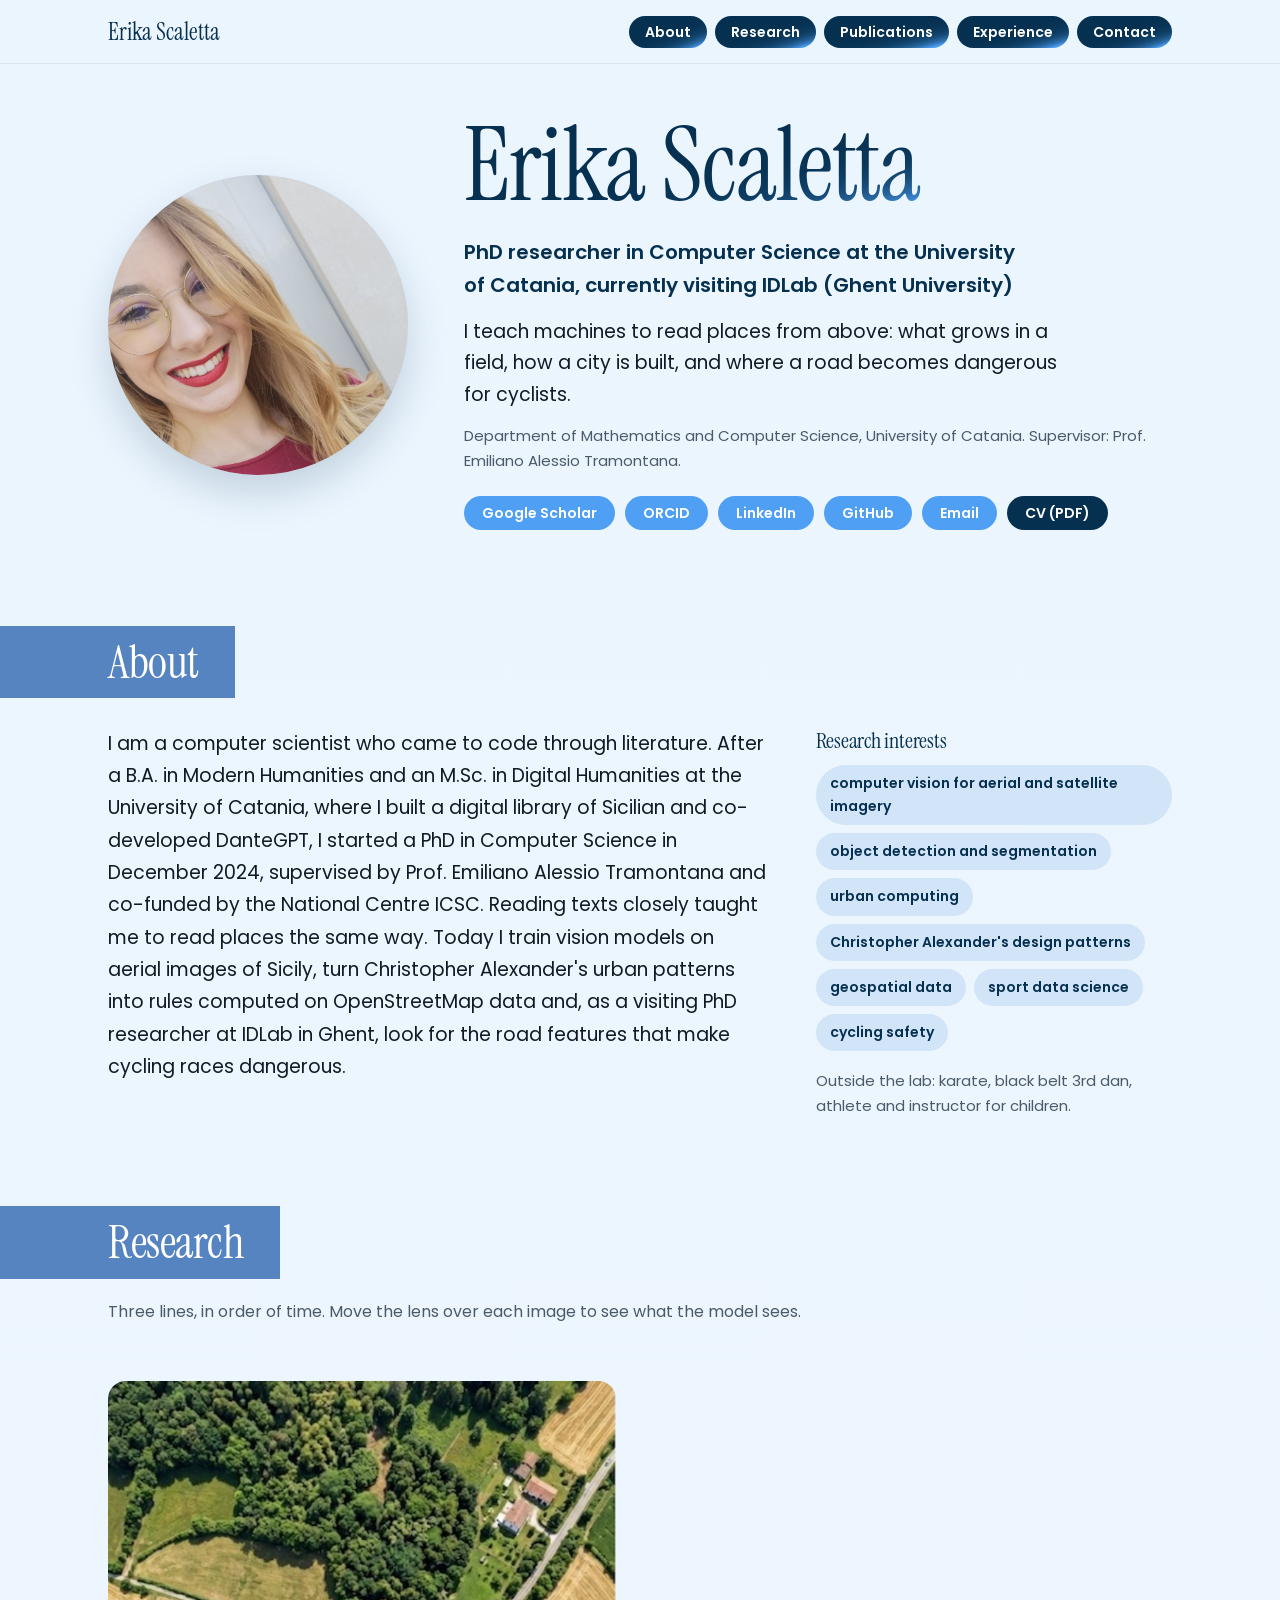
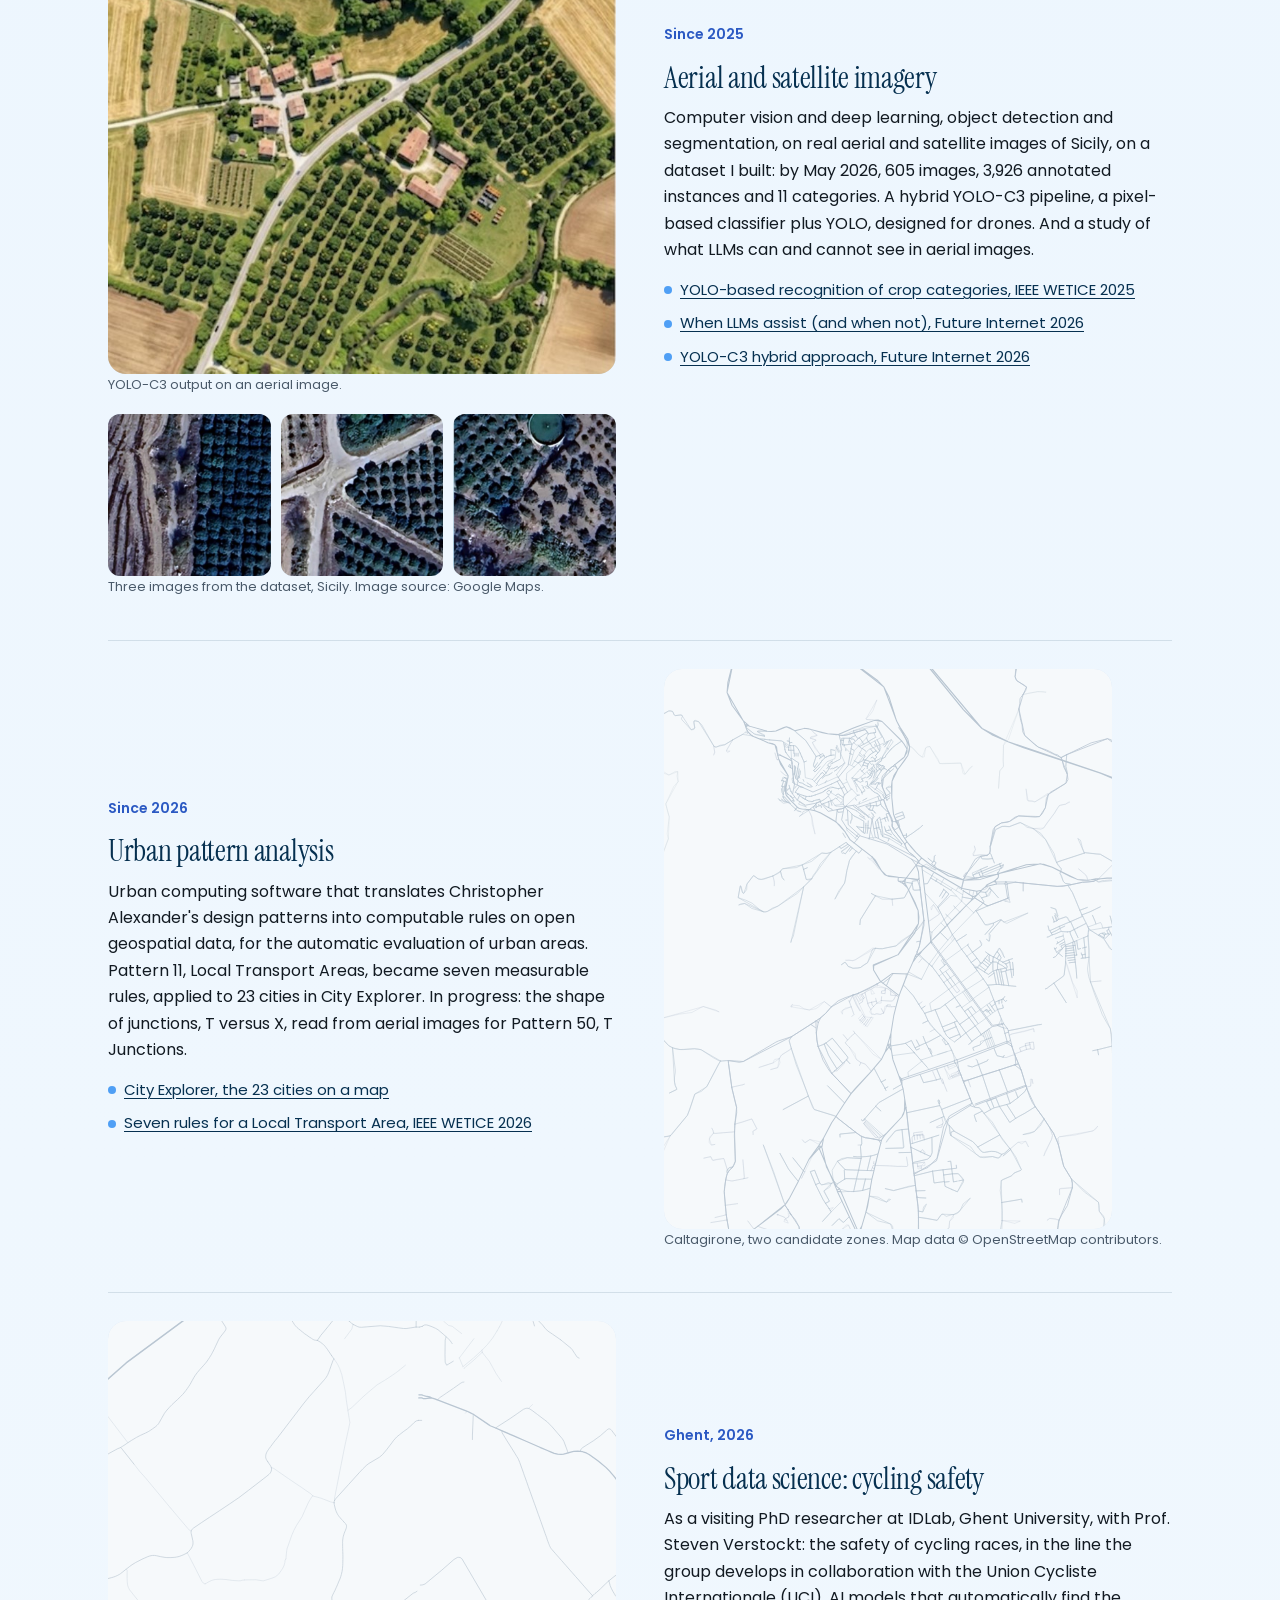
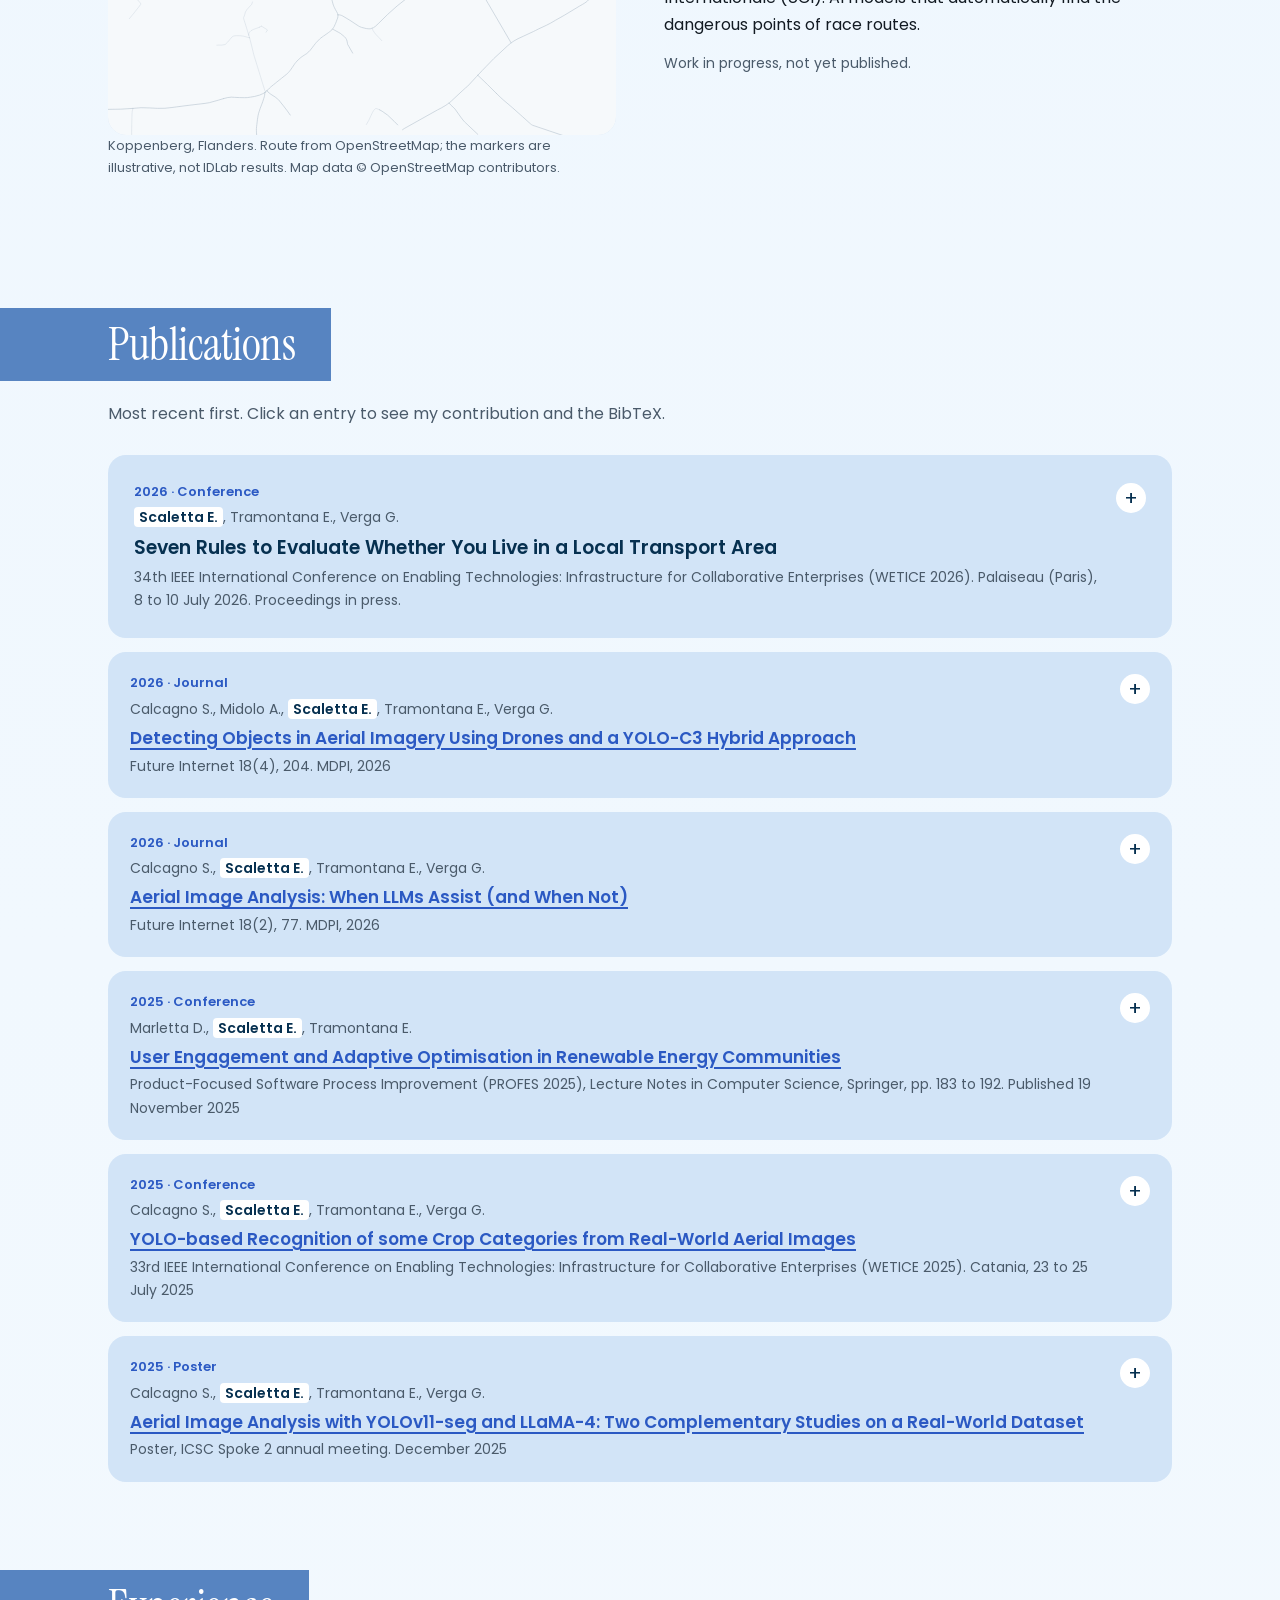
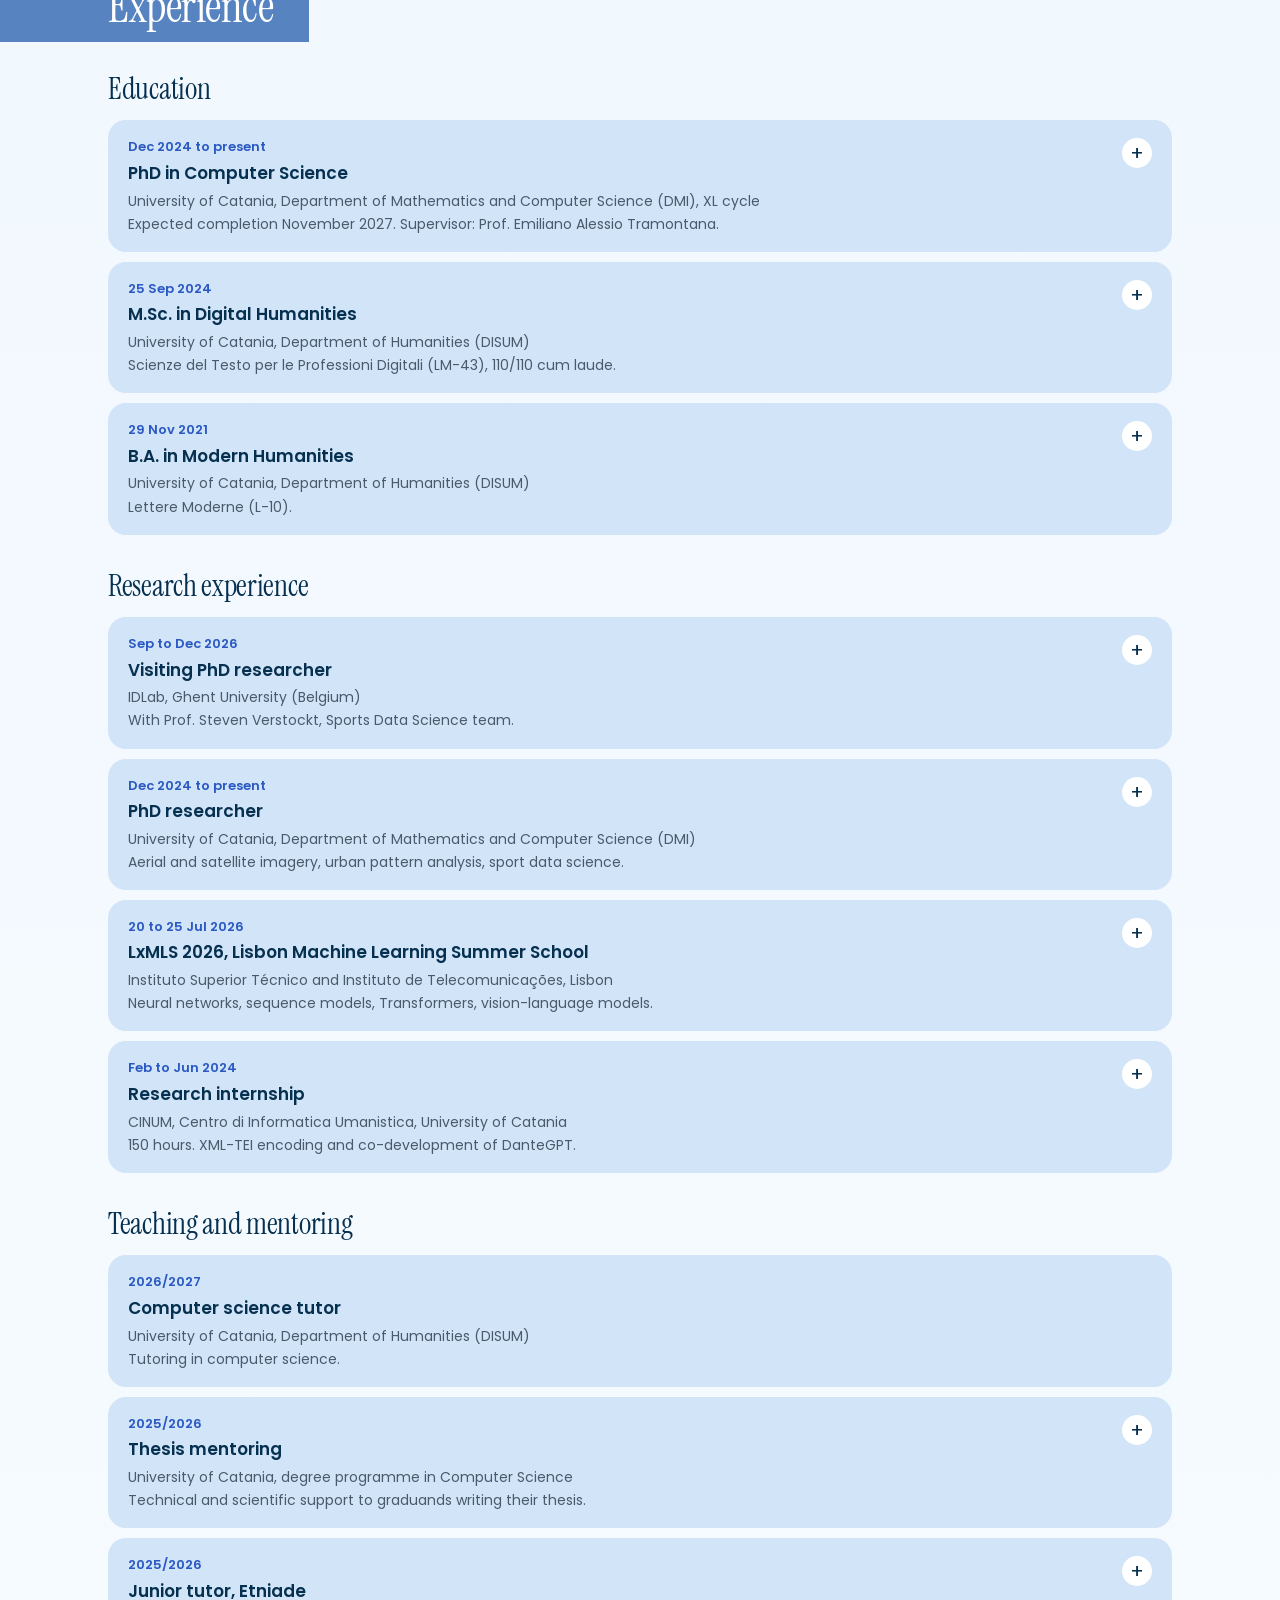
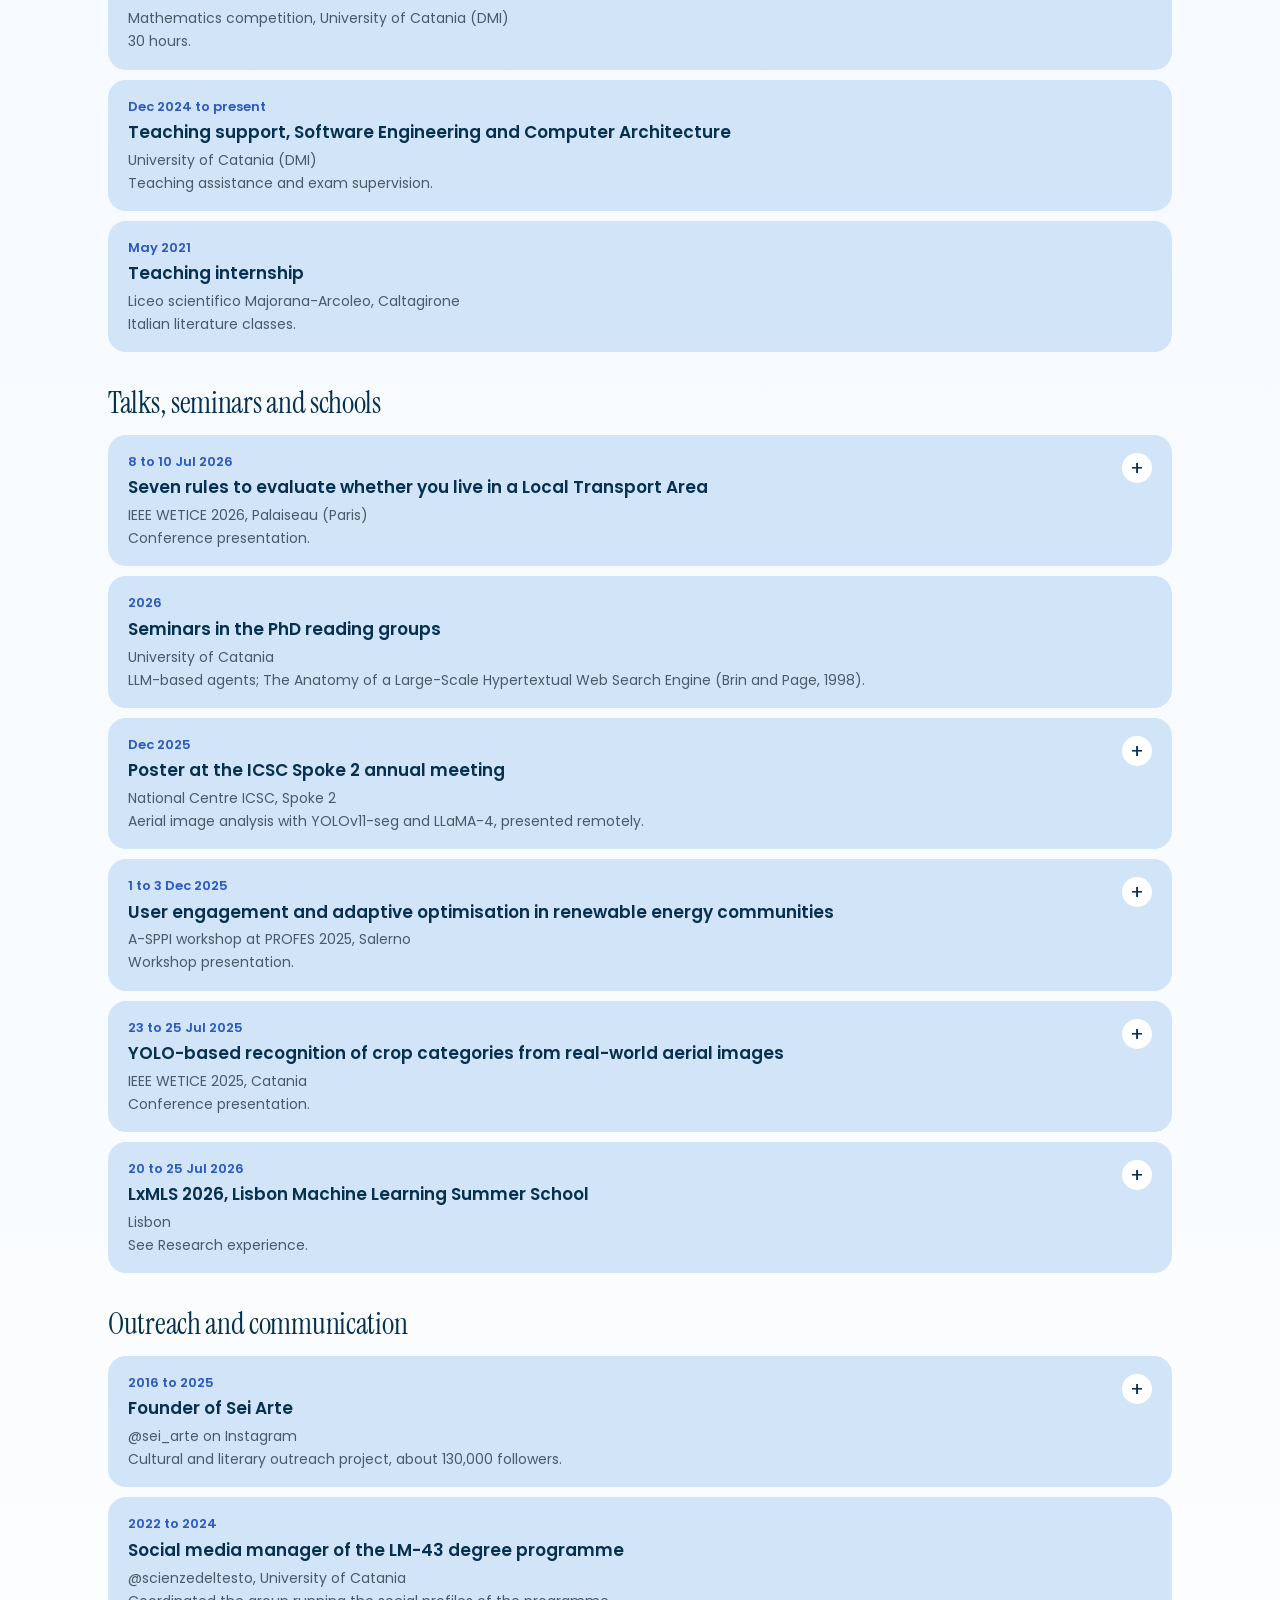
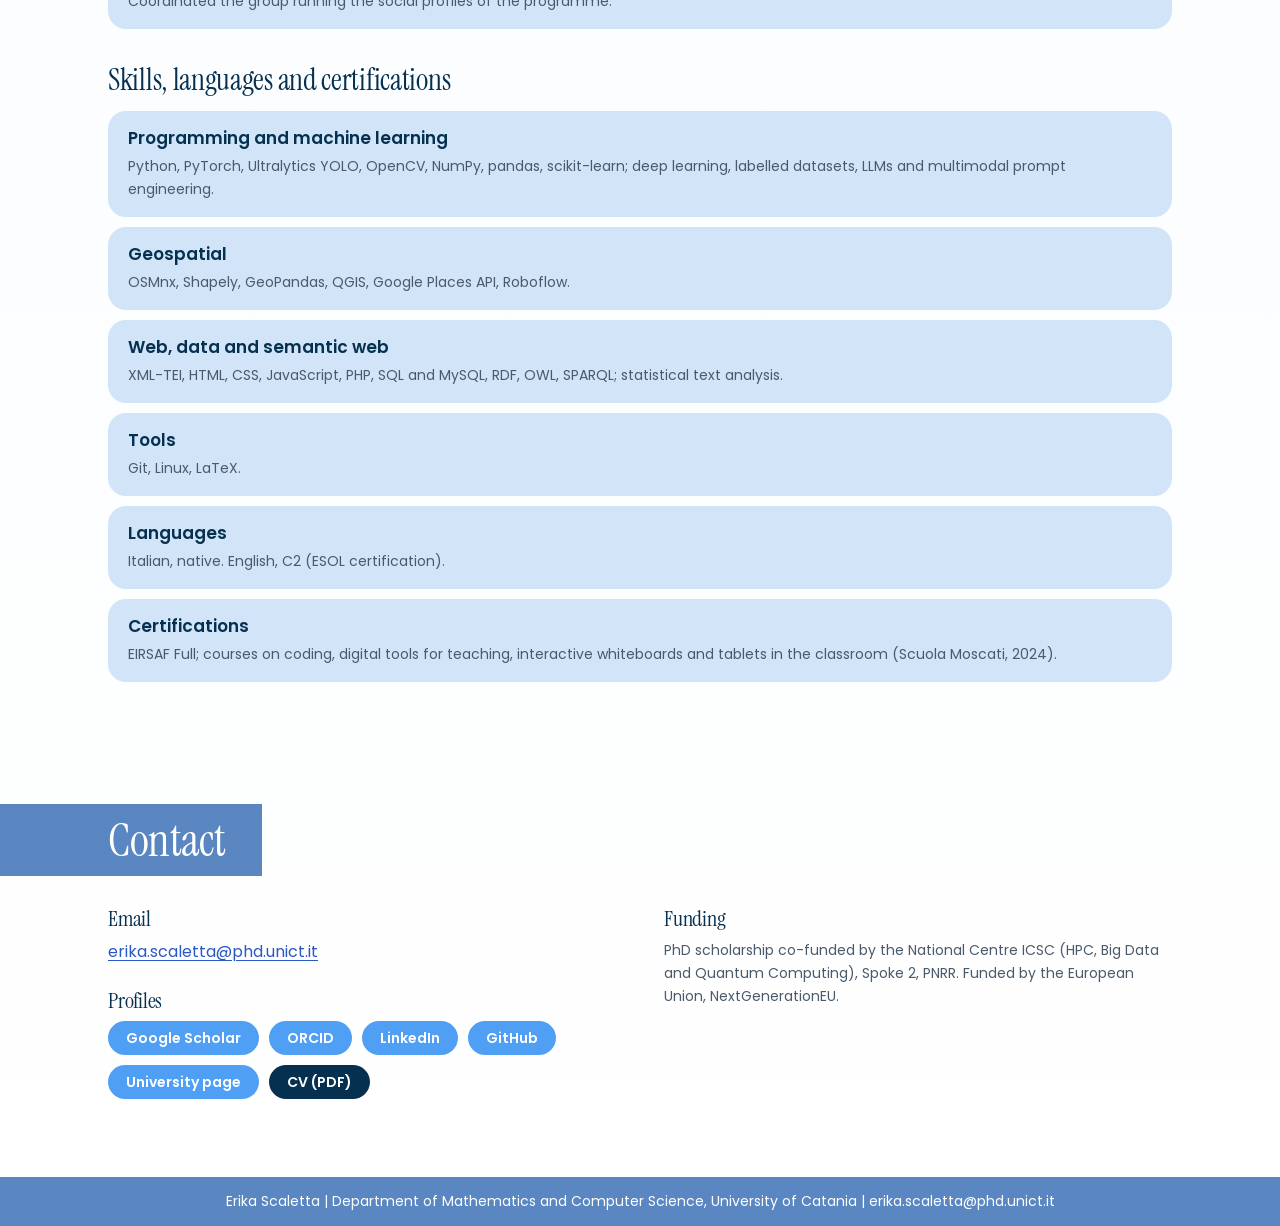
==== index.html @ f0885ad2 "Name gradient as on wattenberger.com, shared with the navigation pills The name is SVG text inside a" ====
<!doctype html>
<html lang="en">
<head>
<meta charset="utf-8">
<meta name="viewport" content="width=device-width, initial-scale=1">
<title>Erika Scaletta</title>
<meta name="description" content="Erika Scaletta, PhD researcher in Computer Science at the University of Catania. Aerial imagery, urban pattern analysis and sport data science.">
<meta property="og:title" content="Erika Scaletta">
<meta property="og:description" content="PhD researcher in Computer Science. I teach machines to read places from above.">
<meta property="og:image" content="https://erikascalettaphd.github.io/assets/img/og.jpg">
<meta property="og:type" content="website">
<meta name="theme-color" content="#2C65B0">
<link rel="icon" href="data:image/svg+xml,%3Csvg xmlns='http://www.w3.org/2000/svg' viewBox='0 0 32 32'%3E%3Ccircle cx='16' cy='16' r='16' fill='%234F9FF5'/%3E%3Ctext x='16' y='22' text-anchor='middle' font-family='Georgia,serif' font-size='18' fill='white'%3EE%3C/text%3E%3C/svg%3E">
<link rel="preconnect" href="https://fonts.googleapis.com">
<link rel="preconnect" href="https://fonts.gstatic.com" crossorigin>
<link href="https://fonts.googleapis.com/css2?family=Instrument+Serif:ital@0;1&family=Poppins:wght@400;600&display=swap" rel="stylesheet">
<link rel="stylesheet" href="assets/css/site.css">
</head>
<body>

<a class="skip" href="#main">Skip to content</a>

<nav class="nav" aria-label="Main">
  <div class="nav-in">
    <a class="brand" href="#top">Erika Scaletta</a>
    <button class="nav-toggle" aria-expanded="false" aria-controls="nav-links" aria-label="Menu"><span></span><span></span></button>
    <ul class="nav-links" id="nav-links">
      <li><a class="pill" href="#about">About</a></li>
      <li><a class="pill" href="#research">Research</a></li>
      <li><a class="pill" href="#publications">Publications</a></li>
      <li><a class="pill" href="#experience">Experience</a></li>
      <li><a class="pill" href="#contact">Contact</a></li>
    </ul>
  </div>
</nav>

<header class="hero" id="top">
  <div class="wrap hero-grid">
    <figure class="photo"><img src="assets/img/erika.jpg" alt="Erika Scaletta" width="900" height="1199"></figure>
    <div class="hero-text">
      <h1 class="name" id="name" aria-label="Erika Scaletta">
        <svg class="name-svg" aria-hidden="true" focusable="false">
          <clipPath id="name-clip" clipPathUnits="userSpaceOnUse"><text id="name-text" x="0" y="0">Erika Scaletta</text></clipPath>
          <text id="name-measure" x="0" y="0" opacity="0">Erika Scaletta</text>
        </svg>
        <div class="name-fill"></div>
      </h1>
      <p class="role">PhD researcher in Computer Science at the University of Catania, currently visiting IDLab (Ghent University)</p>
      <p class="lede">I teach machines to read places from above: what grows in a field, how a city is built, and where a road becomes dangerous for cyclists.</p>
      <p class="affil">Department of Mathematics and Computer Science, University of Catania. Supervisor: Prof. Emiliano Alessio Tramontana.</p>
      <ul class="buttons">
        <li><a class="pill" href="https://scholar.google.com/citations?user=HHEmF8QAAAAJ">Google Scholar</a></li>
        <li><a class="pill" href="https://orcid.org/0009-0003-3692-6091">ORCID</a></li>
        <li><a class="pill" href="https://www.linkedin.com/in/erika-scaletta-21712b161/">LinkedIn</a></li>
        <li><a class="pill" href="https://github.com/erikascalettaphd">GitHub</a></li>
        <li><a class="pill" href="mailto:erika.scaletta@phd.unict.it">Email</a></li>
        <li><a class="pill pill-dark" href="cv/Erika-Scaletta-CV.pdf">CV (PDF)</a></li>
      </ul>
    </div>
  </div>
</header>

<main id="main">

<section class="section" id="about" aria-labelledby="about-title">
  <div class="wrap">
    <h2 class="band" id="about-title">About</h2>
    <div class="about-grid">
      <p class="bio">I am a computer scientist who came to code through literature. After a B.A. in Modern Humanities and an M.Sc. in Digital Humanities at the University of Catania, where I built a digital library of Sicilian and co-developed DanteGPT, I started a PhD in Computer Science in December 2024, supervised by Prof. Emiliano Alessio Tramontana and co-funded by the National Centre ICSC. Reading texts closely taught me to read places the same way. Today I train vision models on aerial images of Sicily, turn Christopher Alexander's urban patterns into rules computed on OpenStreetMap data and, as a visiting PhD researcher at IDLab in Ghent, look for the road features that make cycling races dangerous.</p>
      <div class="about-side">
        <h3>Research interests</h3>
        <ul class="tags">
          <li>computer vision for aerial and satellite imagery</li>
          <li>object detection and segmentation</li>
          <li>urban computing</li>
          <li>Christopher Alexander's design patterns</li>
          <li>geospatial data</li>
          <li>sport data science</li>
          <li>cycling safety</li>
        </ul>
        <p class="personal">Outside the lab: karate, black belt 3rd dan, athlete and instructor for children.</p>
      </div>
    </div>
  </div>
</section>

<section class="section" id="research" aria-labelledby="research-title">
  <div class="wrap">
    <h2 class="band" id="research-title">Research</h2>
    <p class="intro">Three lines, in order of time. Move the lens over each image to see what the model sees.</p>

    <article class="line">
      <div class="line-text">
        <p class="when">Since 2025</p>
        <h3>Aerial and satellite imagery</h3>
        <p>Computer vision and deep learning, object detection and segmentation, on real aerial and satellite images of Sicily, on a dataset I built: by May 2026, 605 images, 3,926 annotated instances and 11 categories. A hybrid YOLO-C3 pipeline, a pixel-based classifier plus YOLO, designed for drones. And a study of what LLMs can and cannot see in aerial images.</p>
        <ul class="papers">
          <li><a href="#pub-yolo2025">YOLO-based recognition of crop categories, IEEE WETICE 2025</a></li>
          <li><a href="#pub-llm2026">When LLMs assist (and when not), Future Internet 2026</a></li>
          <li><a href="#pub-yoloc3-2026">YOLO-C3 hybrid approach, Future Internet 2026</a></li>
        </ul>
      </div>
      <div class="line-fig">
        <div class="surface wide-aerial" tabindex="0" role="img" aria-label="Aerial image of a Sicilian countryside. Under the lens, the YOLO-C3 segmentation: roads in magenta, citrus groves in yellow, houses in blue, fields in orange." data-label="roads · citrus groves · houses · fields">
          <img class="layer base" src="assets/img/sicily-orig.jpg" alt="" width="690" height="806">
          <img class="layer reveal" src="assets/img/sicily-seg.jpg" alt="" width="690" height="806">
          <div class="ring"><span class="tag">roads · citrus groves · houses · fields</span></div>
        </div>
        <p class="caption">YOLO-C3 output on an aerial image.</p>
        <div class="trio">
          <div class="surface square" tabindex="0" role="img" aria-label="Aerial image of a field edge and an orchard in Sicily. Under the lens, the instance outlines predicted by YOLO." data-label="YOLO masks">
            <img class="layer base" src="assets/img/pair1-orig.jpg" alt="" width="475" height="473" loading="lazy">
            <img class="layer reveal" src="assets/img/pair1-seg.jpg" alt="" width="475" height="473" loading="lazy">
            <div class="ring"><span class="tag">YOLO masks</span></div>
          </div>
          <div class="surface square" tabindex="0" role="img" aria-label="Aerial image of orchards and a dirt road in Sicily. Under the lens, the instance outlines predicted by YOLO." data-label="YOLO masks">
            <img class="layer base" src="assets/img/pair2-orig.jpg" alt="" width="476" height="473" loading="lazy">
            <img class="layer reveal" src="assets/img/pair2-seg.jpg" alt="" width="476" height="473" loading="lazy">
            <div class="ring"><span class="tag">YOLO masks</span></div>
          </div>
          <div class="surface square" tabindex="0" role="img" aria-label="Aerial image of an orchard with a water tank in Sicily. Under the lens, the instance outlines predicted by YOLO." data-label="YOLO masks">
            <img class="layer base" src="assets/img/pair3-orig.jpg" alt="" width="475" height="473" loading="lazy">
            <img class="layer reveal" src="assets/img/pair3-seg.jpg" alt="" width="475" height="473" loading="lazy">
            <div class="ring"><span class="tag">YOLO masks</span></div>
          </div>
        </div>
        <p class="caption">Three images from the dataset, Sicily. Image source: Google Maps.</p>
      </div>
    </article>

    <article class="line">
      <div class="line-text">
        <p class="when">Since 2026</p>
        <h3>Urban pattern analysis</h3>
        <p>Urban computing software that translates Christopher Alexander's design patterns into computable rules on open geospatial data, for the automatic evaluation of urban areas. Pattern 11, Local Transport Areas, became seven measurable rules, applied to 23 cities in City Explorer. In progress: the shape of junctions, T versus X, read from aerial images for Pattern 50, T Junctions.</p>
        <ul class="papers">
          <li><a href="https://erikascalettaphd.github.io/design_pattern_map/">City Explorer, the 23 cities on a map</a></li>
          <li><a href="#pub-lta2026">Seven rules for a Local Transport Area, IEEE WETICE 2026</a></li>
        </ul>
      </div>
      <div class="line-fig">
        <div class="surface map tall" data-map="rules" tabindex="0" role="img" aria-label="Street map of Caltagirone. Under the lens, the two candidate Local Transport Areas and the seven rules each one passes or fails." data-label="Local Transport Areas">
          <img class="layer base" src="assets/img/caltagirone-roads.svg" alt="" width="800" height="1155">
          <svg class="layer reveal ov" viewBox="0 0 800 1155" preserveAspectRatio="xMidYMid slice" aria-hidden="true"></svg>
          <div class="ring"><span class="tag">Local Transport Areas</span></div>
        </div>
        <p class="caption">Caltagirone, two candidate zones. Map data © OpenStreetMap contributors.</p>
      </div>
    </article>

    <article class="line">
      <div class="line-text">
        <p class="when">Ghent, 2026</p>
        <h3>Sport data science: cycling safety</h3>
        <p>As a visiting PhD researcher at IDLab, Ghent University, with Prof. Steven Verstockt: the safety of cycling races, in the line the group develops in collaboration with the Union Cycliste Internationale (UCI). AI models that automatically find the dangerous points of race routes.</p>
        <p class="wip">Work in progress, not yet published.</p>
      </div>
      <div class="line-fig">
        <div class="surface route wide" data-route="markers" tabindex="0" role="img" aria-label="Road map around the Koppenberg climb in Flanders. Under the lens, the race route and illustrative critical points." data-label="race route · critical points">
          <img class="layer base" src="assets/img/flanders-roads.svg" alt="" width="800" height="652">
          <svg class="layer reveal ov" viewBox="0 0 800 652" preserveAspectRatio="xMidYMid slice" aria-hidden="true"></svg>
          <div class="ring"><span class="tag">race route · critical points</span></div>
        </div>
        <p class="caption">Koppenberg, Flanders. Route from OpenStreetMap; the markers are illustrative, not IDLab results. Map data © OpenStreetMap contributors.</p>
      </div>
    </article>
  </div>
</section>

<section class="section" id="publications" aria-labelledby="pub-title">
  <div class="wrap">
    <h2 class="band" id="pub-title">Publications</h2>
    <p class="intro">Most recent first. Click an entry to see my contribution and the BibTeX.</p>
    <ol class="cards" id="pub-list"></ol>
  </div>
</section>

<section class="section" id="experience" aria-labelledby="exp-title">
  <div class="wrap">
    <h2 class="band" id="exp-title">Experience</h2>
    <div id="exp-list"></div>
  </div>
</section>

</main>

<section class="section" id="contact" aria-labelledby="contact-title">
  <div class="wrap">
    <h2 class="band" id="contact-title">Contact</h2>
    <div class="contact-grid">
      <div>
        <h3>Email</h3>
        <p><a href="mailto:erika.scaletta@phd.unict.it">erika.scaletta@phd.unict.it</a></p>
        <h3>Profiles</h3>
        <ul class="buttons">
          <li><a class="pill" href="https://scholar.google.com/citations?user=HHEmF8QAAAAJ">Google Scholar</a></li>
          <li><a class="pill" href="https://orcid.org/0009-0003-3692-6091">ORCID</a></li>
          <li><a class="pill" href="https://www.linkedin.com/in/erika-scaletta-21712b161/">LinkedIn</a></li>
          <li><a class="pill" href="https://github.com/erikascalettaphd">GitHub</a></li>
          <li><a class="pill" href="https://web.dmi.unict.it/dottorandi/erika.scaletta">University page</a></li>
          <li><a class="pill pill-dark" href="cv/Erika-Scaletta-CV.pdf">CV (PDF)</a></li>
        </ul>
      </div>
      <div class="small">
        <h3>Funding</h3>
        <p>PhD scholarship co-funded by the National Centre ICSC (HPC, Big Data and Quantum Computing), Spoke 2, PNRR. Funded by the European Union, NextGenerationEU.</p>
      </div>
    </div>
  </div>
</section>

<footer class="bar">Erika Scaletta | Department of Mathematics and Computer Science, University of Catania | erika.scaletta@phd.unict.it</footer>

<script src="assets/data/caltagirone-lta.js"></script>
<script src="assets/data/flanders-route.js"></script>
<script src="assets/data/publications.js"></script>
<script src="assets/data/experience.js"></script>
<script src="assets/js/site.js"></script>
</body>
</html>
---- assets/css/site.css ----
/* Erika Scaletta, personal site. The slides translated into a web page:
   Instrument Serif for titles and the name, Poppins for everything else; the exact colours of the slides. */

:root{
  --bg:#EBF5FE;
  --night:#063050;
  --band:#2C65B0;
  --band-2:#2B59C3;
  --sky:#4F9FF5;
  --box:#D2E4F7;
  --ink:#121a22;
  --muted:#4a5a6a;
  --white:#ffffff;
  --lens:170px;
  --nav-h:64px;
  --ease:cubic-bezier(.2,.7,.2,1);
  /* the gradient of the name and of the navigation pills: the transition point moves while scrolling */
  --p:84%;
  --grad:linear-gradient(to right bottom,#063050 0%,var(--p),#4F9FF5 92%,#4F9FF5 100%);
  --grad:linear-gradient(to right bottom in oklch,#063050 0%,var(--p),#4F9FF5 92%,#4F9FF5 100%);
}
*{box-sizing:border-box}
html{scroll-behavior:smooth;scroll-padding-top:calc(var(--nav-h) + 16px);background:#fff}
body{margin:0;min-height:100vh;background:linear-gradient(180deg,var(--bg) 0%,#F3F9FE 60%,#FFFFFF 100%);color:var(--ink);font-family:"Poppins",system-ui,sans-serif;font-weight:400;font-size:16px;line-height:1.65;overflow-x:hidden;-webkit-font-smoothing:antialiased}
img{max-width:100%}
a{color:var(--band-2);text-decoration:underline;text-decoration-thickness:1px;text-underline-offset:3px;transition:color .15s,text-decoration-thickness .15s}
a:hover{color:var(--night);text-decoration-thickness:2px}
:focus-visible{outline:3px solid var(--night);outline-offset:3px;border-radius:4px}
.wrap{max-width:1120px;margin:0 auto;padding:0 28px}
.small{font-size:14px;color:var(--muted)}
.skip{position:absolute;left:-999px;top:8px;background:var(--night);color:#fff;padding:8px 14px;font-weight:600;z-index:100;border-radius:999px}
.skip:focus{left:12px}

h1,h2,h3{font-family:"Instrument Serif",Georgia,serif;font-weight:400;letter-spacing:-.01em;margin:0}
h2{font-size:clamp(34px,4.2vw,46px);line-height:1.05}
h3{font-size:clamp(24px,2.6vw,30px);line-height:1.15;color:var(--night);margin:0 0 10px}
p{margin:0 0 12px}

/* ---- the pill of the slide titles ---- */
.pill{display:inline-flex;align-items:center;background:var(--sky);color:#fff;font-weight:600;font-size:14px;line-height:1;padding:10px 18px;border-radius:999px;text-decoration:none;border:0;font-family:inherit;cursor:pointer;transition:background .15s,transform .15s var(--ease),box-shadow .15s}
.pill:hover,.pill:focus-visible{background:var(--band);color:#fff;transform:translateY(-2px);box-shadow:0 6px 16px rgba(44,101,176,.28)}
.pill.is-on{background:var(--band-2)}
.pill-dark{background:var(--night)}
.pill-dark:hover,.pill-dark:focus-visible{background:var(--band-2)}

/* ---- the blue band of the slides: section headings ---- */
.band{position:relative;display:inline-block;color:#fff;padding:12px 36px 12px 0;margin:0 0 30px;z-index:0}
.band::before{content:"";position:absolute;top:0;bottom:0;right:0;left:-100vw;background:rgba(44,101,176,.78);z-index:-1}

/* ---- navigation ---- */
.nav{position:fixed;top:0;left:0;right:0;height:var(--nav-h);z-index:80;background:rgba(235,245,254,.9);backdrop-filter:blur(8px);-webkit-backdrop-filter:blur(8px);border-bottom:1px solid rgba(6,48,80,.08)}
.nav-in{max-width:1120px;margin:0 auto;padding:0 28px;height:100%;display:flex;align-items:center;justify-content:space-between;gap:20px}
.brand{font-family:"Instrument Serif",Georgia,serif;font-size:24px;color:var(--night);text-decoration:none}
.brand:hover{color:var(--band-2)}
.nav-links{list-style:none;margin:0;padding:0;display:flex;align-items:center;gap:8px}
.nav-links .pill{padding:9px 16px;background:var(--grad)}
.nav-links .pill:hover,.nav-links .pill:focus-visible{background:var(--grad);filter:brightness(1.12)}
.nav-links .pill.current{outline:2px solid var(--night);outline-offset:2px}
.nav-toggle{display:none;width:44px;height:44px;border:0;background:transparent;border-radius:999px;position:relative;cursor:pointer}
.nav-toggle span{position:absolute;left:12px;right:12px;height:2px;background:var(--night);transition:transform .2s,top .2s}
.nav-toggle span:first-child{top:17px}.nav-toggle span:last-child{top:25px}
.nav-toggle[aria-expanded="true"] span:first-child{top:21px;transform:rotate(45deg)}
.nav-toggle[aria-expanded="true"] span:last-child{top:21px;transform:rotate(-45deg)}

/* ---- opening ---- */
.hero{padding:calc(var(--nav-h) + 56px) 0 48px}
.hero-grid{display:grid;grid-template-columns:300px 1fr;gap:56px;align-items:center}
.photo{margin:0;width:300px;height:300px;border-radius:50%;overflow:hidden;background:var(--box);box-shadow:0 18px 40px rgba(6,48,80,.18)}
.photo img{width:100%;height:100%;object-fit:cover;object-position:35% 22%;display:block}
h1{font-size:clamp(54px,8vw,104px);line-height:.95;margin:0 0 18px}
.name{position:relative;display:block;font-family:"Instrument Serif",Georgia,serif;font-weight:400;letter-spacing:-.01em;height:1em;width:100%}
.name-svg{position:absolute;left:0;top:0;width:0;height:0;overflow:visible;font:inherit}
.name-svg text{font-family:"Instrument Serif",Georgia,serif;font-weight:400;letter-spacing:-.01em}
.name-fill{position:absolute;left:0;top:0;width:100%;height:100%;clip-path:url(#name-clip);background:var(--grad)}
.role{font-size:clamp(17px,1.6vw,20px);font-weight:600;color:var(--night);margin:0 0 14px;max-width:44ch}
.lede{font-size:clamp(17px,1.5vw,19px);color:var(--ink);max-width:52ch;margin:0 0 14px}
.affil{font-size:15px;color:var(--muted);margin:0 0 22px}
.buttons{display:flex;flex-wrap:wrap;gap:10px;margin:0;padding:0;list-style:none}

/* ---- sections ---- */
.section{padding:48px 0 40px}
.intro{color:var(--muted);margin:-10px 0 28px}

/* about */
.about-grid{display:grid;grid-template-columns:1.3fr .7fr;gap:48px;align-items:start}
.bio{font-size:clamp(17px,1.5vw,19px);line-height:1.7;margin:0}
.about-side h3{font-size:22px;margin-bottom:12px}
.tags{list-style:none;margin:0 0 18px;padding:0;display:flex;flex-wrap:wrap;gap:8px}
.tags li{background:var(--box);color:var(--night);font-size:14px;font-weight:600;padding:7px 14px;border-radius:999px}
.personal{font-size:15px;color:var(--muted);margin:0}

/* research */
.line{display:grid;grid-template-columns:1fr 1fr;gap:48px;align-items:center;padding:28px 0}
.line + .line{border-top:1px solid rgba(6,48,80,.12)}
.line:nth-child(odd) .line-fig{order:-1}
.when{font-size:14px;font-weight:600;color:var(--band-2);margin:0 0 8px}
.line p{margin:0 0 14px}
.wip{font-size:14px;color:var(--muted)}
.papers{list-style:none;margin:0;padding:0;display:grid;gap:8px;font-size:15px}
.papers a{display:inline-flex;align-items:center;gap:8px;color:var(--night)}
.papers a::before{content:"";width:8px;height:8px;border-radius:50%;background:var(--sky);flex:none;transition:transform .15s var(--ease)}
.papers a:hover::before{transform:scale(1.4);background:var(--band-2)}
.caption{font-size:13px;color:var(--muted);margin:10px 0 0}

/* the lens: base layer + revealed layer, perfectly aligned */
.surface{position:relative;overflow:hidden;background:var(--box);border-radius:18px;touch-action:pan-y;user-select:none;-webkit-user-select:none}
.surface > .layer{position:absolute;inset:0;width:100%;height:100%;display:block;object-fit:cover}
.surface > .reveal{clip-path:circle(0px at 50% 50%)}
.surface svg.layer{width:100%;height:100%}
.surface .ring{position:absolute;left:50%;top:50%;width:var(--lens);height:var(--lens);border-radius:50%;border:2px solid #fff;box-shadow:0 0 0 1px rgba(6,48,80,.5),0 10px 30px rgba(6,48,80,.25);transform:translate(-50%,-50%);pointer-events:none;opacity:0;transition:opacity .15s}
.surface .ring .tag{position:absolute;left:50%;top:100%;transform:translate(-50%,10px);white-space:nowrap;font-size:12px;font-weight:600;color:#fff;background:var(--night);padding:5px 11px;border-radius:999px}
.surface.active .ring{opacity:1}
@media (hover:hover) and (pointer:fine){.surface{cursor:none}}
.surface.square{aspect-ratio:1/1}
.surface.wide-aerial{aspect-ratio:690/806}
.trio{display:grid;grid-template-columns:repeat(3,1fr);gap:10px;margin-top:18px}
.trio .surface{--lens:110px;border-radius:12px}
.surface.tall{aspect-ratio:4/5;max-height:560px}
.surface.wide{aspect-ratio:800/652}
.ov text{font-family:"Poppins",sans-serif}

/* publications and experience: the light blue boxes of the slides */
.cards{list-style:none;margin:0;padding:0;display:grid;gap:14px}
.card{background:var(--box);border-radius:18px;transition:box-shadow .2s,transform .2s var(--ease)}
.card:hover{box-shadow:0 10px 28px rgba(44,101,176,.16)}
.card.hide{display:none}
.card.target{box-shadow:0 0 0 3px var(--band-2)}
.card-head{display:grid;grid-template-columns:1fr auto;gap:16px;align-items:start;padding:20px 22px;cursor:pointer;border-radius:18px}
.card-head.static{cursor:default}
.card-head:hover .plus{background:var(--band-2);color:#fff}
.card .meta{font-size:13px;font-weight:600;color:var(--band-2);margin:0 0 4px}
.card .title{font-weight:600;font-size:17px;line-height:1.4;color:var(--night);margin:0 0 4px}
.card .title a{color:var(--band-2);text-decoration:underline;text-decoration-thickness:2px;text-underline-offset:4px}
.card .title a:hover{color:var(--night)}
.card .sub{font-size:14px;color:var(--muted);margin:0}
.card .authors{font-size:14px;color:var(--muted);margin:0 0 6px}
.card .authors .me{color:var(--night);font-weight:600;background:#fff;padding:0 5px;border-radius:4px}
.plus{width:30px;height:30px;border-radius:50%;border:0;padding:0;background:#fff;color:var(--night);display:grid;place-items:center;font-family:inherit;font-size:20px;line-height:1;cursor:pointer;transition:transform .25s var(--ease),background .15s,color .15s;flex:none;margin-top:2px}
.card.open .plus{transform:rotate(45deg);background:var(--night);color:#fff}
.card .body{display:grid;grid-template-rows:0fr;transition:grid-template-rows .35s var(--ease)}
.card.open .body{grid-template-rows:1fr}
.card .body > div{overflow:hidden}
.card .body-in{padding:0 22px 22px;font-size:15px}
.card .body-in p{margin:0 0 10px}
.card .row{display:flex;flex-wrap:wrap;gap:8px;margin:8px 0 12px}
.card .row .pill{font-size:13px;padding:8px 14px}
.btn{display:inline-flex;align-items:center;font-family:inherit;font-weight:600;font-size:13px;color:var(--night);background:#fff;border:2px solid var(--night);border-radius:999px;padding:7px 14px;cursor:pointer;transition:background .15s,color .15s,transform .15s var(--ease)}
.btn:hover,.btn:focus-visible{background:var(--night);color:#fff;transform:translateY(-2px)}
.btn.done{border-color:var(--band-2);background:var(--band-2);color:#fff}
.card pre{margin:8px 0 0;padding:14px;background:#fff;border-radius:12px;font-size:12px;line-height:1.5;overflow:auto;color:var(--ink)}
.card figure{margin:0 0 12px;border-radius:12px;overflow:hidden;max-width:420px}
.card figure img{display:block;width:100%;height:auto}
/* the featured publication, larger */
.card.featured .card-head{padding:26px 26px}
.card.featured .title{font-size:19px}
.card.featured .body-in{padding:0 26px 26px}
.card.featured .body-in .feat{display:grid;grid-template-columns:1fr 1fr;gap:24px;align-items:start}
.card.featured .body-in .feat > *{min-width:0}
.card.featured figure{max-width:none}

/* experience */
.exp-section{margin:0 0 34px}
.exp-section h3{margin-bottom:14px}
.exp-section .cards{gap:10px}
.exp-section .card-head{padding:16px 20px}
.exp-section .card.static:hover{box-shadow:none}

/* contact */
#contact{padding-bottom:56px}
.contact-grid{display:grid;grid-template-columns:1fr 1fr;gap:48px}
.contact-grid h3{font-size:22px;margin:0 0 8px}
.contact-grid h3 + p,.contact-grid .buttons{margin-bottom:22px}
.contact-grid p{margin:0 0 6px}

/* ---- the blue bar at the bottom of the slides: the footer ---- */
.bar{background:rgba(44,101,176,.78);color:#fff;text-align:center;font-size:14px;padding:14px 16px;line-height:1.5}

/* ---- responsive ---- */
@media (max-width:900px){
  .wrap,.nav-in{padding:0 16px}
  .nav-toggle{display:block}
  .nav-links{position:absolute;left:0;right:0;top:var(--nav-h);flex-direction:column;align-items:stretch;gap:6px;padding:12px 16px 16px;background:rgba(235,245,254,.98);border-bottom:1px solid rgba(6,48,80,.08);display:none}
  .nav-links.open{display:flex}
  .nav-links .pill{justify-content:center}
  .hero{padding-top:calc(var(--nav-h) + 32px)}
  .hero-grid{grid-template-columns:1fr;gap:24px}
  .photo{width:200px;height:200px}
  .about-grid,.line,.contact-grid,.card.featured .body-in .feat{grid-template-columns:1fr;gap:24px}
  .line:nth-child(odd) .line-fig{order:0}
  .surface.tall{max-height:none}
  .band{padding-right:24px}
}
@media (prefers-reduced-motion:reduce){
  html{scroll-behavior:auto}
  *,*::before,*::after{transition:none!important;animation:none!important}
}
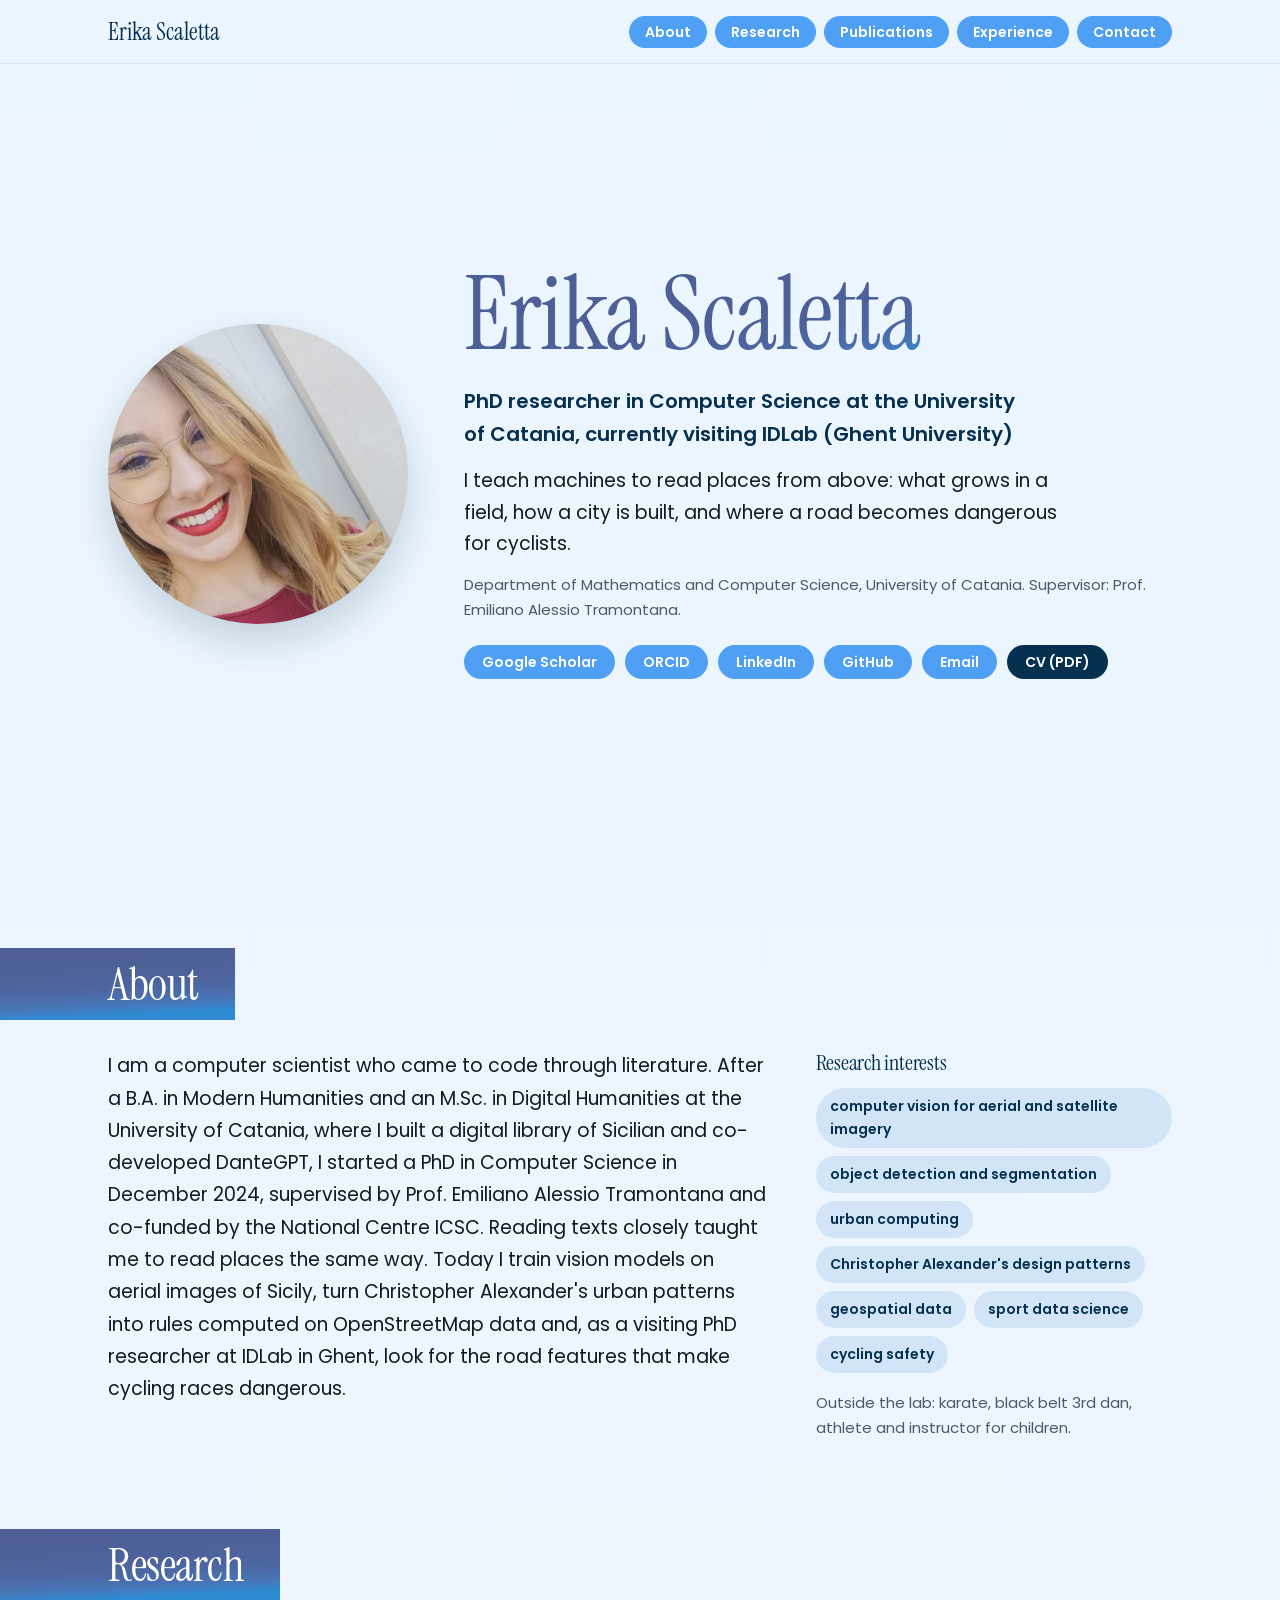
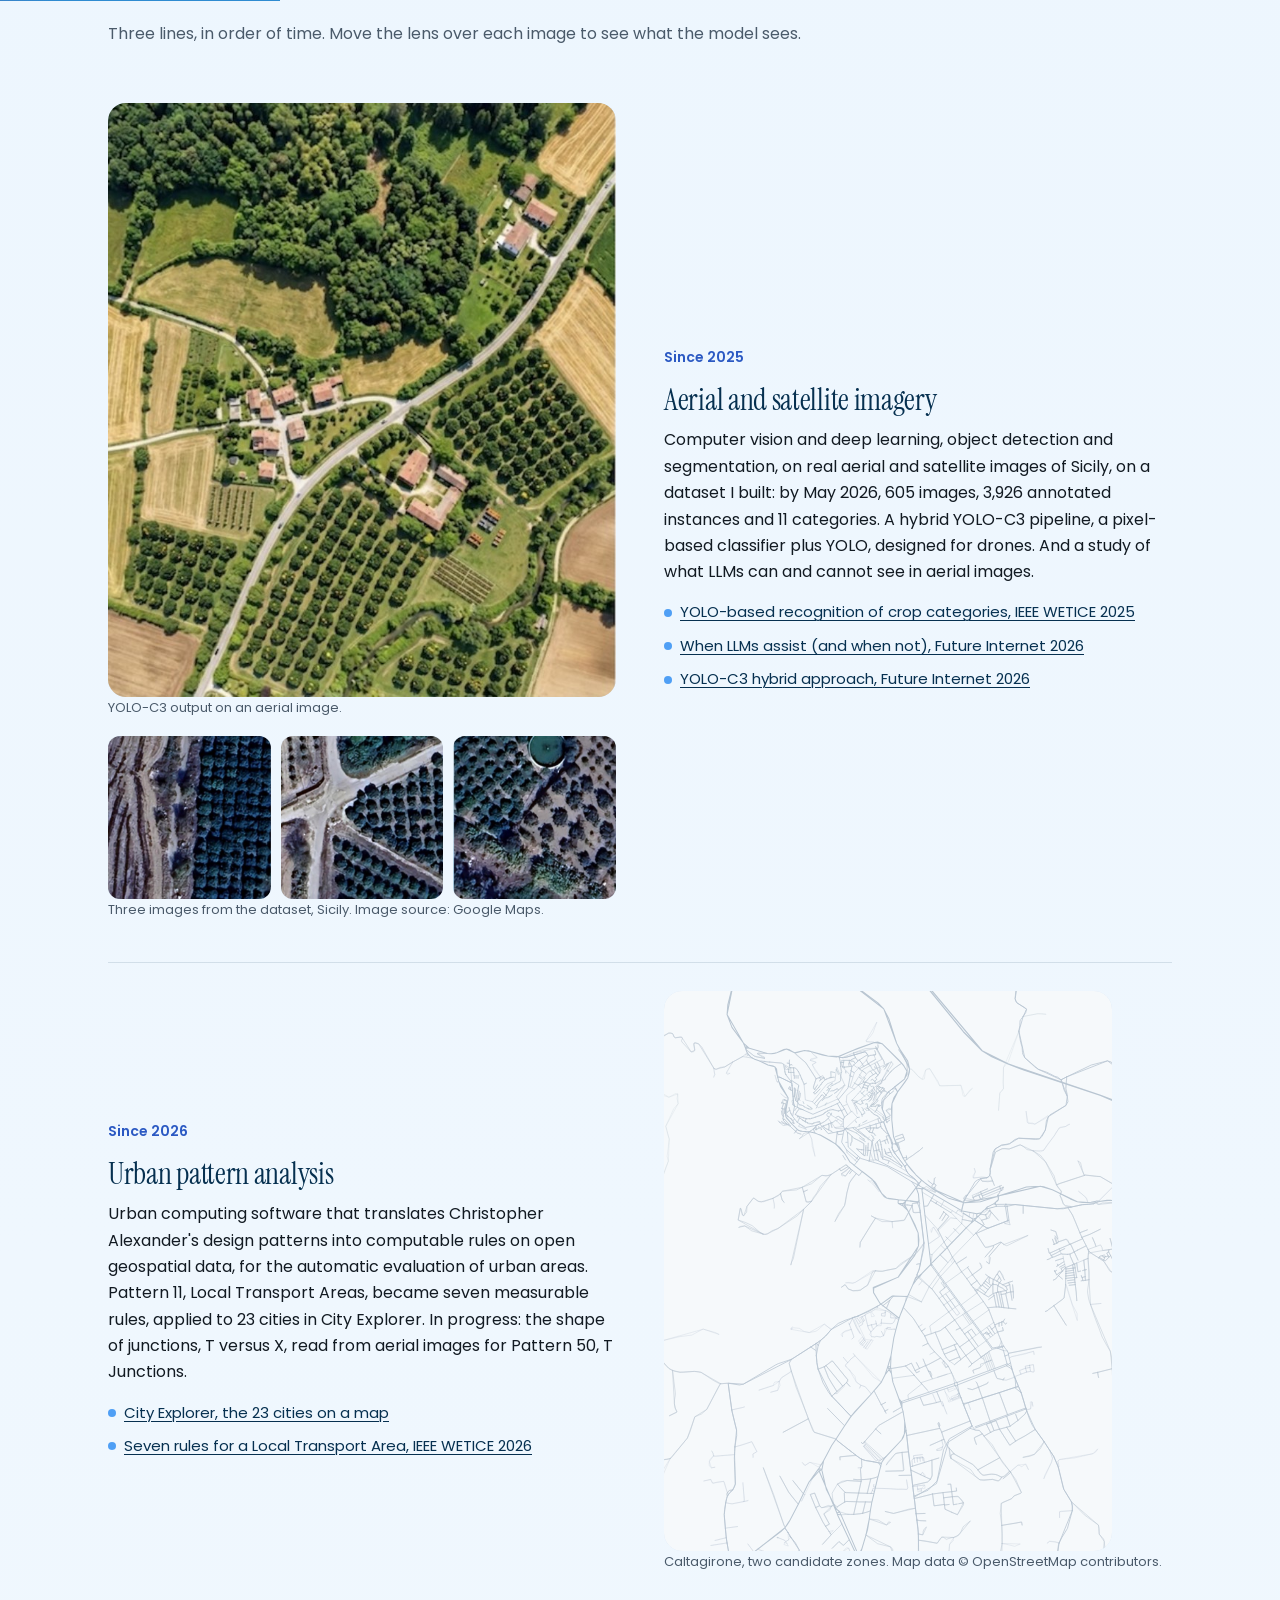
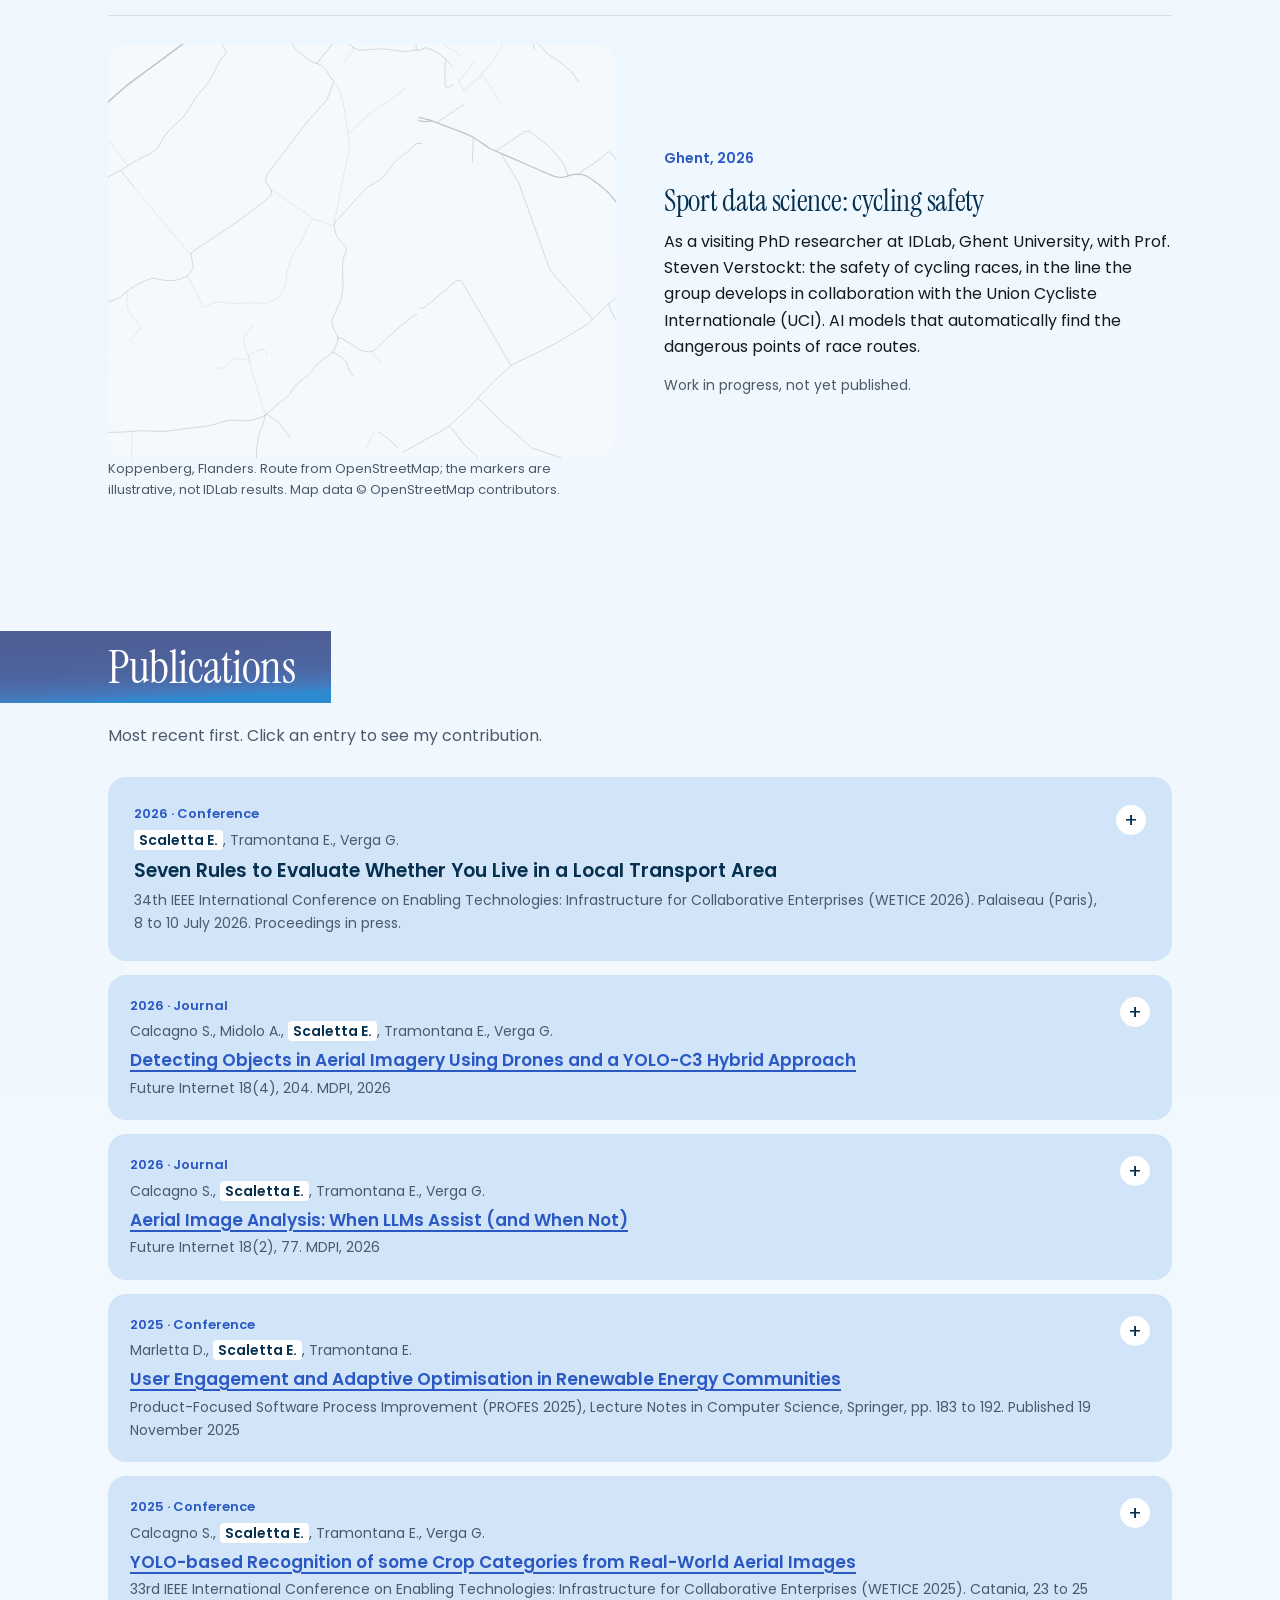
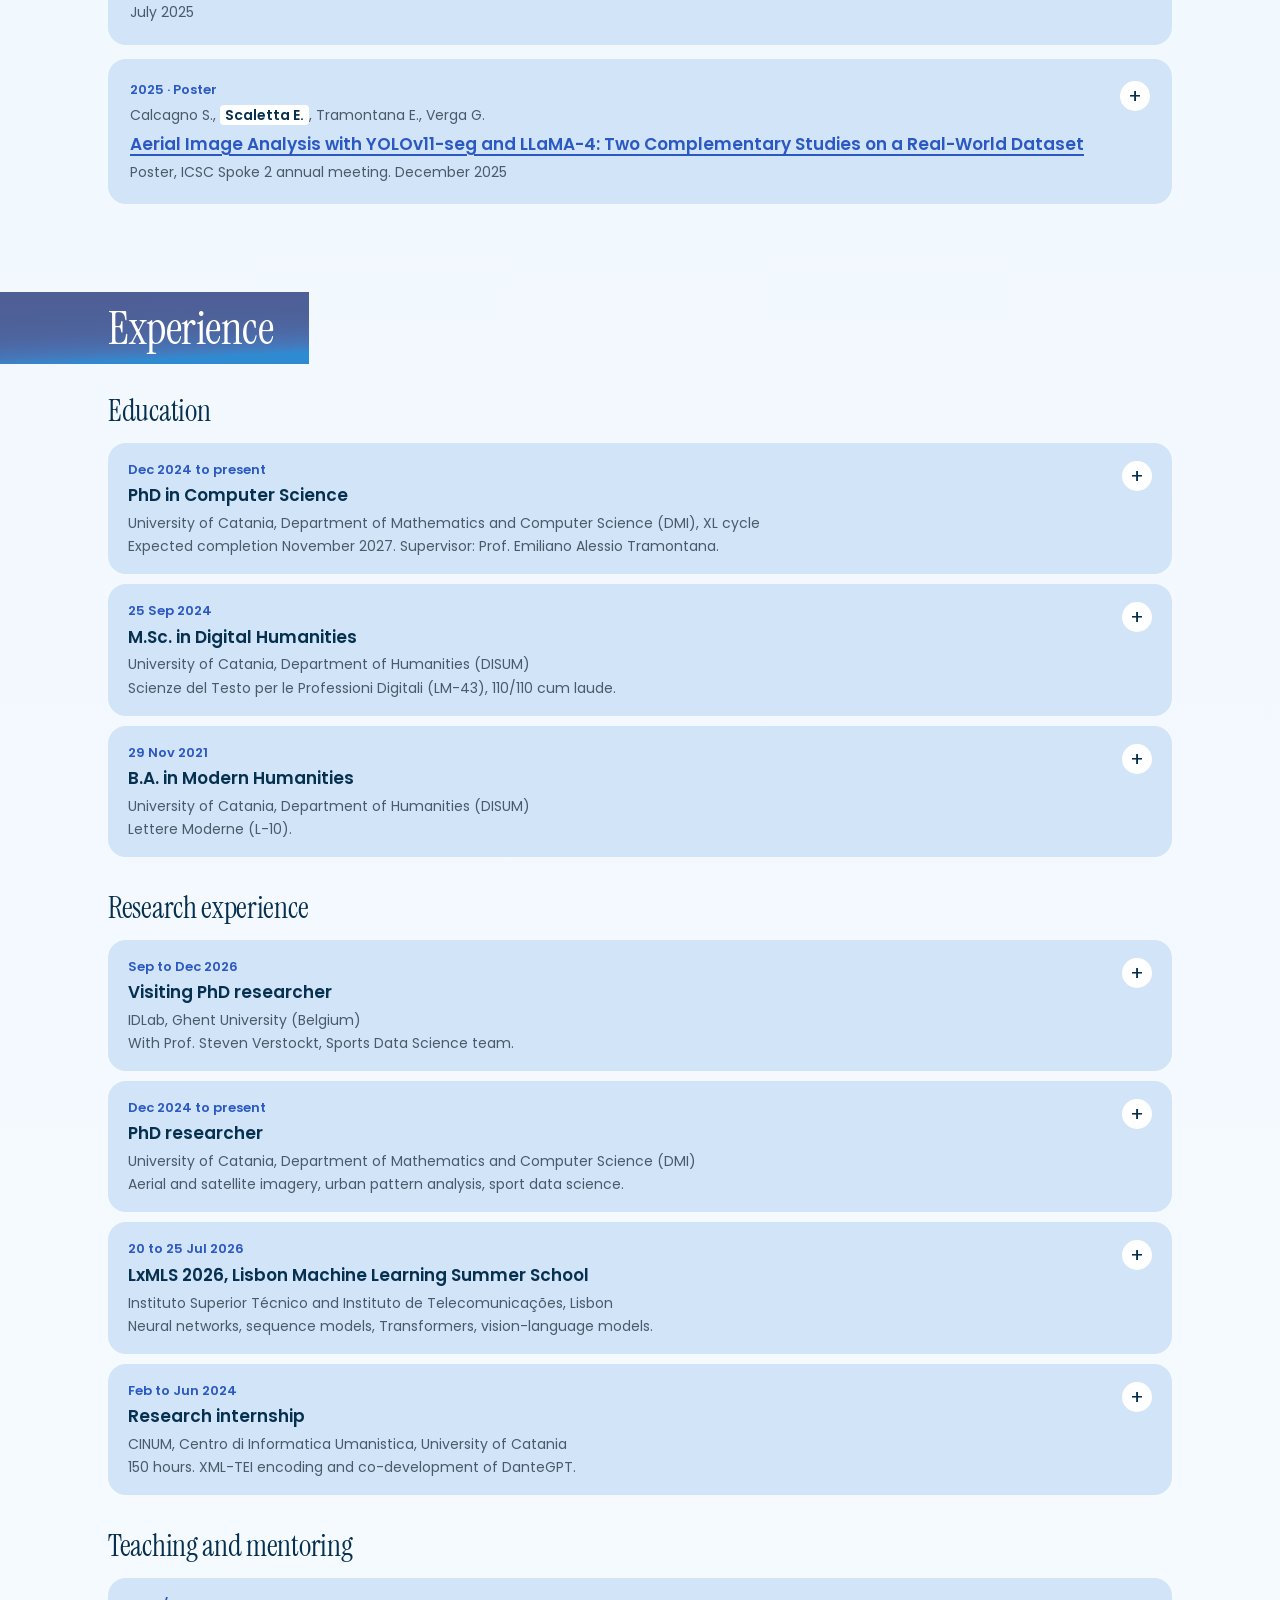
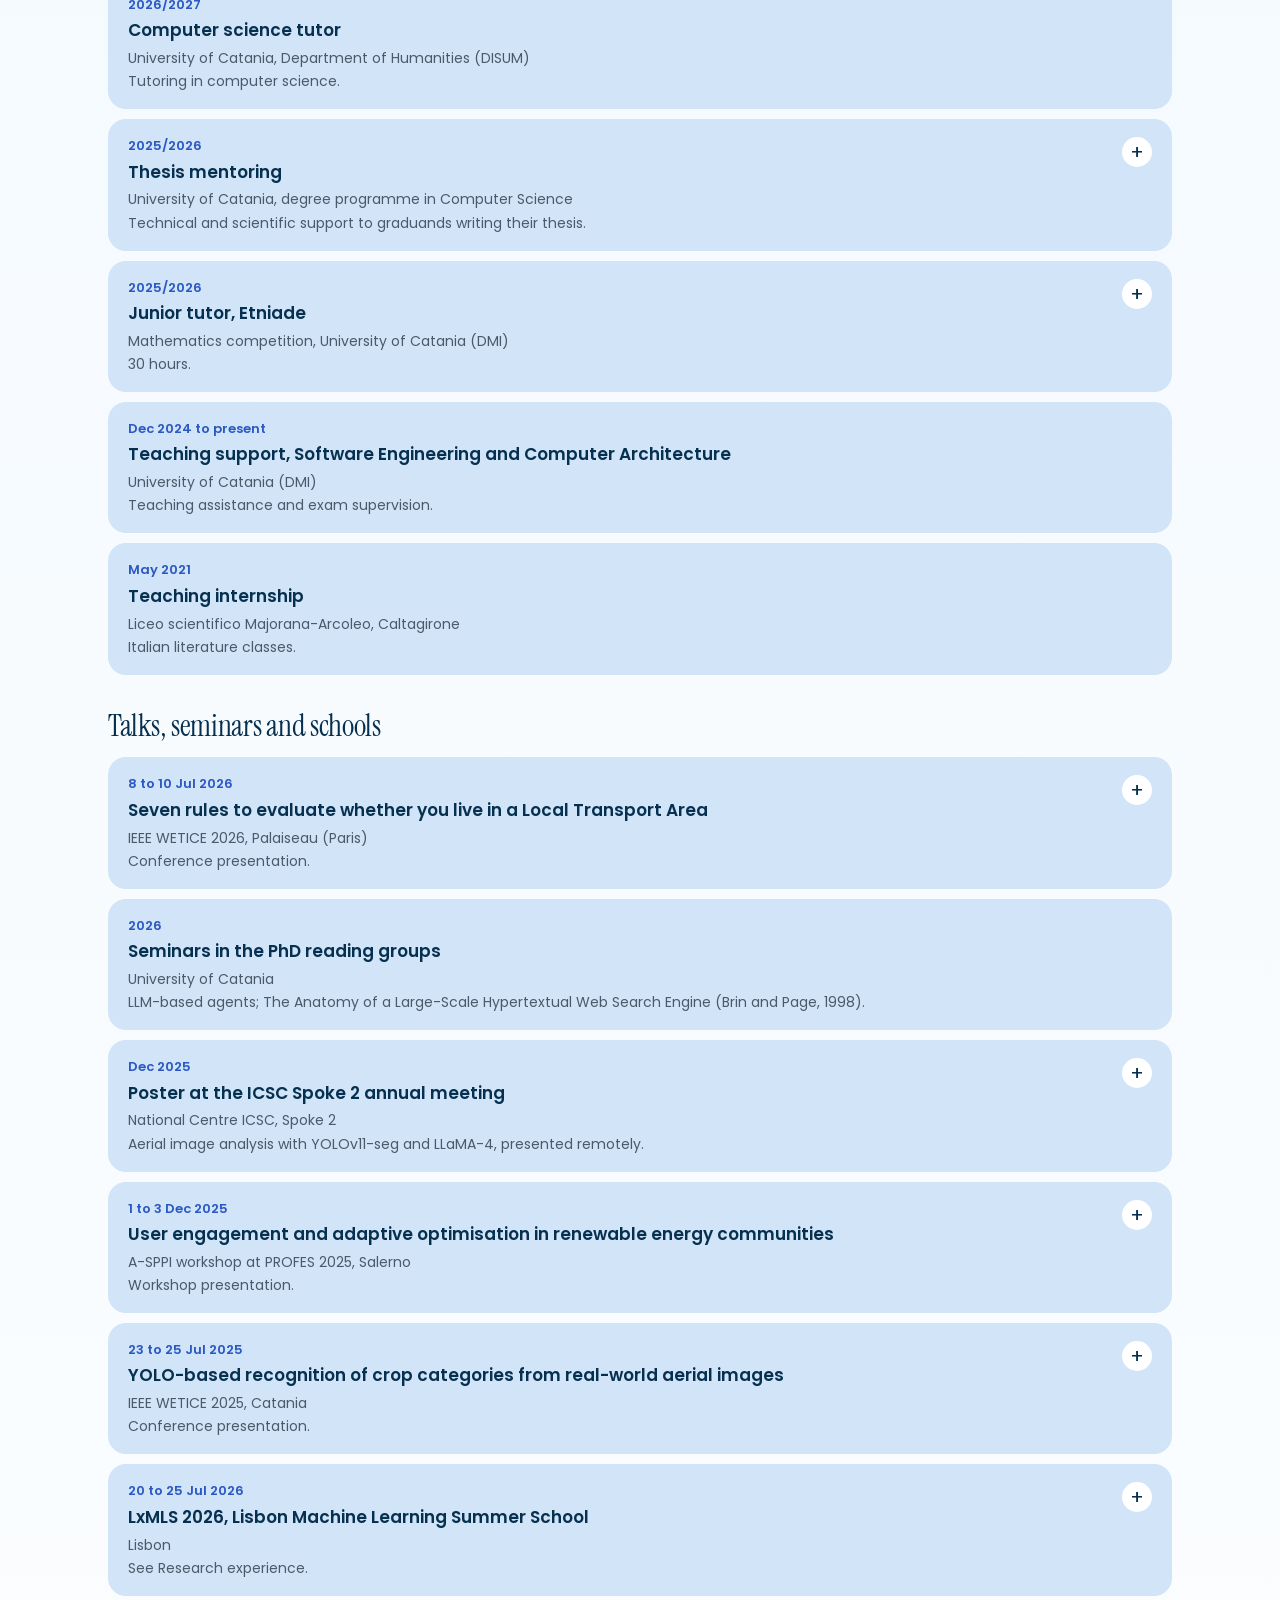
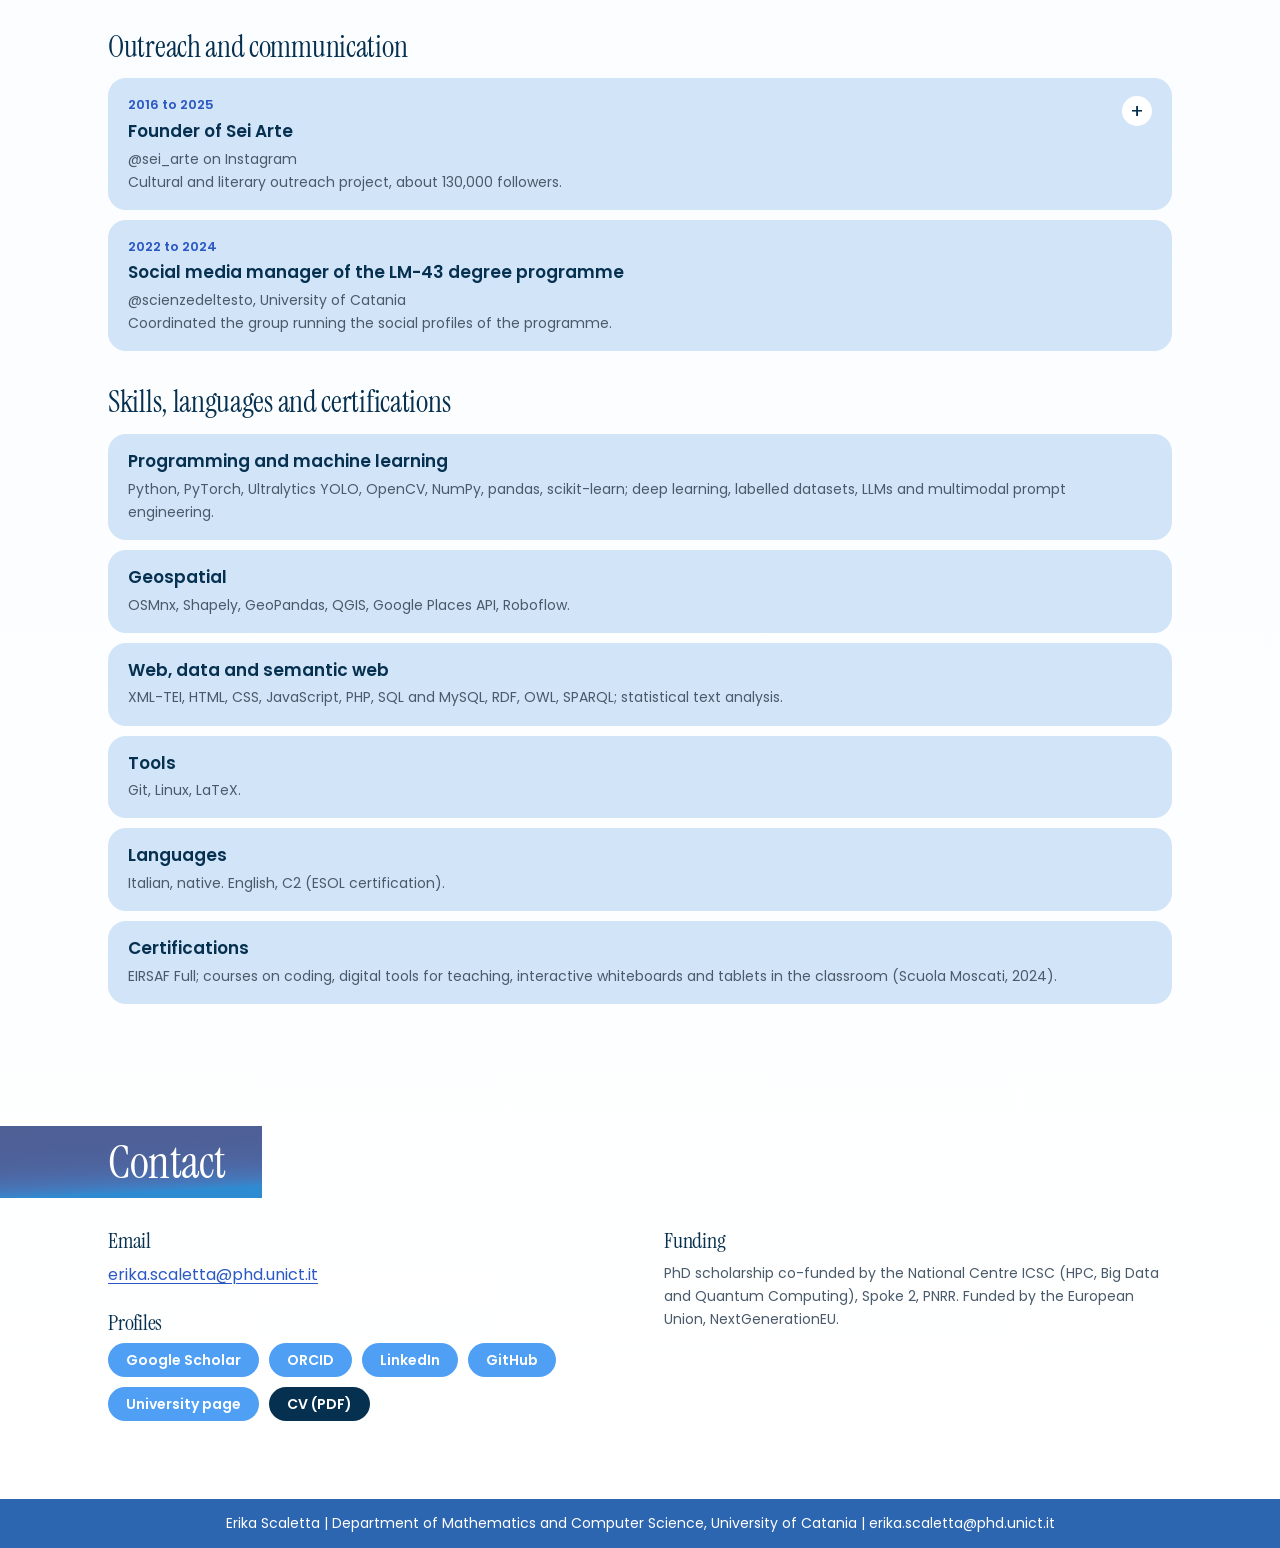
==== commit 7a514bb5: "Three parallel versions: lupine and dynamic blue, steel and coral, mix index.html keeps the blue pal" ====
--- a/index.html
+++ b/index.html
@@ -170,7 +170,7 @@
 <section class="section" id="publications" aria-labelledby="pub-title">
   <div class="wrap">
     <h2 class="band" id="pub-title">Publications</h2>
-    <p class="intro">Most recent first. Click an entry to see my contribution and the BibTeX.</p>
+    <p class="intro">Most recent first. Click an entry to see my contribution.</p>
     <ol class="cards" id="pub-list"></ol>
   </div>
 </section>
--- a/assets/css/site.css
+++ b/assets/css/site.css
@@ -16,12 +16,18 @@
   --ease:cubic-bezier(.2,.7,.2,1);
   /* the gradient of the name and of the navigation pills: the transition point moves while scrolling */
   --p:84%;
-  --grad:linear-gradient(to right bottom,#063050 0%,var(--p),#4F9FF5 92%,#4F9FF5 100%);
-  --grad:linear-gradient(to right bottom in oklch,#063050 0%,var(--p),#4F9FF5 92%,#4F9FF5 100%);
+  --g-dark:#4E5F96;
+  --g-light:#2E8BD1;
+  --nav-bg:rgba(235,245,254,.9);
+  --shadow:rgba(44,101,176,.28);
+  --shadow-soft:rgba(44,101,176,.16);
+  --bg-mid:#F3F9FE;
+  --grad:linear-gradient(to right bottom,var(--g-dark) 0%,var(--p),var(--g-light) 92%,var(--g-light) 100%);
+  --grad:linear-gradient(to right bottom in oklch,var(--g-dark) 0%,var(--p),var(--g-light) 92%,var(--g-light) 100%);
 }
 *{box-sizing:border-box}
 html{scroll-behavior:smooth;scroll-padding-top:calc(var(--nav-h) + 16px);background:#fff}
-body{margin:0;min-height:100vh;background:linear-gradient(180deg,var(--bg) 0%,#F3F9FE 60%,#FFFFFF 100%);color:var(--ink);font-family:"Poppins",system-ui,sans-serif;font-weight:400;font-size:16px;line-height:1.65;overflow-x:hidden;-webkit-font-smoothing:antialiased}
+body{margin:0;min-height:100vh;background:linear-gradient(180deg,var(--bg) 0%,var(--bg-mid) 60%,#FFFFFF 100%);color:var(--ink);font-family:"Poppins",system-ui,sans-serif;font-weight:400;font-size:16px;line-height:1.65;overflow-x:hidden;-webkit-font-smoothing:antialiased}
 img{max-width:100%}
 a{color:var(--band-2);text-decoration:underline;text-decoration-thickness:1px;text-underline-offset:3px;transition:color .15s,text-decoration-thickness .15s}
 a:hover{color:var(--night);text-decoration-thickness:2px}
@@ -38,24 +44,23 @@
 
 /* ---- the pill of the slide titles ---- */
 .pill{display:inline-flex;align-items:center;background:var(--sky);color:#fff;font-weight:600;font-size:14px;line-height:1;padding:10px 18px;border-radius:999px;text-decoration:none;border:0;font-family:inherit;cursor:pointer;transition:background .15s,transform .15s var(--ease),box-shadow .15s}
-.pill:hover,.pill:focus-visible{background:var(--band);color:#fff;transform:translateY(-2px);box-shadow:0 6px 16px rgba(44,101,176,.28)}
+.pill:hover,.pill:focus-visible{background:var(--band);color:#fff;transform:translateY(-2px);box-shadow:0 6px 16px var(--shadow)}
 .pill.is-on{background:var(--band-2)}
 .pill-dark{background:var(--night)}
 .pill-dark:hover,.pill-dark:focus-visible{background:var(--band-2)}
 
 /* ---- the blue band of the slides: section headings ---- */
 .band{position:relative;display:inline-block;color:#fff;padding:12px 36px 12px 0;margin:0 0 30px;z-index:0}
-.band::before{content:"";position:absolute;top:0;bottom:0;right:0;left:-100vw;background:rgba(44,101,176,.78);z-index:-1}
+.band::before{content:"";position:absolute;top:0;bottom:0;right:0;left:-100vw;background:var(--grad);z-index:-1}
 
 /* ---- navigation ---- */
-.nav{position:fixed;top:0;left:0;right:0;height:var(--nav-h);z-index:80;background:rgba(235,245,254,.9);backdrop-filter:blur(8px);-webkit-backdrop-filter:blur(8px);border-bottom:1px solid rgba(6,48,80,.08)}
+.nav{position:fixed;top:0;left:0;right:0;height:var(--nav-h);z-index:80;background:var(--nav-bg);backdrop-filter:blur(8px);-webkit-backdrop-filter:blur(8px);border-bottom:1px solid rgba(6,48,80,.08)}
 .nav-in{max-width:1120px;margin:0 auto;padding:0 28px;height:100%;display:flex;align-items:center;justify-content:space-between;gap:20px}
 .brand{font-family:"Instrument Serif",Georgia,serif;font-size:24px;color:var(--night);text-decoration:none}
 .brand:hover{color:var(--band-2)}
 .nav-links{list-style:none;margin:0;padding:0;display:flex;align-items:center;gap:8px}
-.nav-links .pill{padding:9px 16px;background:var(--grad)}
-.nav-links .pill:hover,.nav-links .pill:focus-visible{background:var(--grad);filter:brightness(1.12)}
-.nav-links .pill.current{outline:2px solid var(--night);outline-offset:2px}
+.nav-links .pill{padding:9px 16px}
+.nav-links .pill.current{background:var(--band-2)}
 .nav-toggle{display:none;width:44px;height:44px;border:0;background:transparent;border-radius:999px;position:relative;cursor:pointer}
 .nav-toggle span{position:absolute;left:12px;right:12px;height:2px;background:var(--night);transition:transform .2s,top .2s}
 .nav-toggle span:first-child{top:17px}.nav-toggle span:last-child{top:25px}
@@ -63,8 +68,8 @@
 .nav-toggle[aria-expanded="true"] span:last-child{top:21px;transform:rotate(-45deg)}
 
 /* ---- opening ---- */
-.hero{padding:calc(var(--nav-h) + 56px) 0 48px}
-.hero-grid{display:grid;grid-template-columns:300px 1fr;gap:56px;align-items:center}
+.hero{min-height:100vh;display:flex;align-items:center;padding:calc(var(--nav-h) + 24px) 0 40px}
+.hero-grid{display:grid;grid-template-columns:300px 1fr;gap:56px;align-items:center;width:100%}
 .photo{margin:0;width:300px;height:300px;border-radius:50%;overflow:hidden;background:var(--box);box-shadow:0 18px 40px rgba(6,48,80,.18)}
 .photo img{width:100%;height:100%;object-fit:cover;object-position:35% 22%;display:block}
 h1{font-size:clamp(54px,8vw,104px);line-height:.95;margin:0 0 18px}
@@ -122,7 +127,7 @@
 /* publications and experience: the light blue boxes of the slides */
 .cards{list-style:none;margin:0;padding:0;display:grid;gap:14px}
 .card{background:var(--box);border-radius:18px;transition:box-shadow .2s,transform .2s var(--ease)}
-.card:hover{box-shadow:0 10px 28px rgba(44,101,176,.16)}
+.card:hover{box-shadow:0 10px 28px var(--shadow-soft)}
 .card.hide{display:none}
 .card.target{box-shadow:0 0 0 3px var(--band-2)}
 .card-head{display:grid;grid-template-columns:1fr auto;gap:16px;align-items:start;padding:20px 22px;cursor:pointer;border-radius:18px}
@@ -173,16 +178,16 @@
 .contact-grid p{margin:0 0 6px}
 
 /* ---- the blue bar at the bottom of the slides: the footer ---- */
-.bar{background:rgba(44,101,176,.78);color:#fff;text-align:center;font-size:14px;padding:14px 16px;line-height:1.5}
+.bar{background:var(--band);color:#fff;text-align:center;font-size:14px;padding:14px 16px;line-height:1.5}
 
 /* ---- responsive ---- */
 @media (max-width:900px){
   .wrap,.nav-in{padding:0 16px}
   .nav-toggle{display:block}
-  .nav-links{position:absolute;left:0;right:0;top:var(--nav-h);flex-direction:column;align-items:stretch;gap:6px;padding:12px 16px 16px;background:rgba(235,245,254,.98);border-bottom:1px solid rgba(6,48,80,.08);display:none}
+  .nav-links{position:absolute;left:0;right:0;top:var(--nav-h);flex-direction:column;align-items:stretch;gap:6px;padding:12px 16px 16px;background:var(--nav-bg);border-bottom:1px solid rgba(6,48,80,.08);display:none}
   .nav-links.open{display:flex}
   .nav-links .pill{justify-content:center}
-  .hero{padding-top:calc(var(--nav-h) + 32px)}
+  .hero{min-height:auto;padding-top:calc(var(--nav-h) + 32px)}
   .hero-grid{grid-template-columns:1fr;gap:24px}
   .photo{width:200px;height:200px}
   .about-grid,.line,.contact-grid,.card.featured .body-in .feat{grid-template-columns:1fr;gap:24px}
@@ -194,3 +199,22 @@
   html{scroll-behavior:auto}
   *,*::before,*::after{transition:none!important;animation:none!important}
 }
+
+/* ---- parallel versions, for comparison ---- */
+/* steel and coral everywhere */
+html.theme-coral{
+  --bg:#FFF3EE;--bg-mid:#FFF8F4;--nav-bg:rgba(255,243,238,.92);
+  --night:#2B4052;--band:#4E6D87;--band-2:#C25F54;--sky:#4E6D87;--box:#FFE1D6;
+  --shadow:rgba(78,109,135,.28);--shadow-soft:rgba(78,109,135,.16);
+  --g-dark:#4E6D87;--g-light:#D9776C;
+}
+html.theme-coral .pill:hover,html.theme-coral .pill:focus-visible{background:var(--band-2)}
+html.theme-coral .pill.is-on,html.theme-coral .nav-links .pill.current{background:var(--band-2)}
+html.theme-coral .pill-dark{background:var(--night)}
+html.theme-coral .pill-dark:hover,html.theme-coral .pill-dark:focus-visible{background:var(--band-2)}
+html.theme-coral .papers a::before{background:var(--band-2)}
+html.theme-coral .card .authors .me{background:#fff}
+html.theme-coral .btn.done{border-color:var(--band-2);background:var(--band-2)}
+html.theme-coral .surface{background:var(--box)}
+/* the current site with steel and coral only in the name and the section bands */
+html.theme-mix{--g-dark:#4E6D87;--g-light:#D9776C}
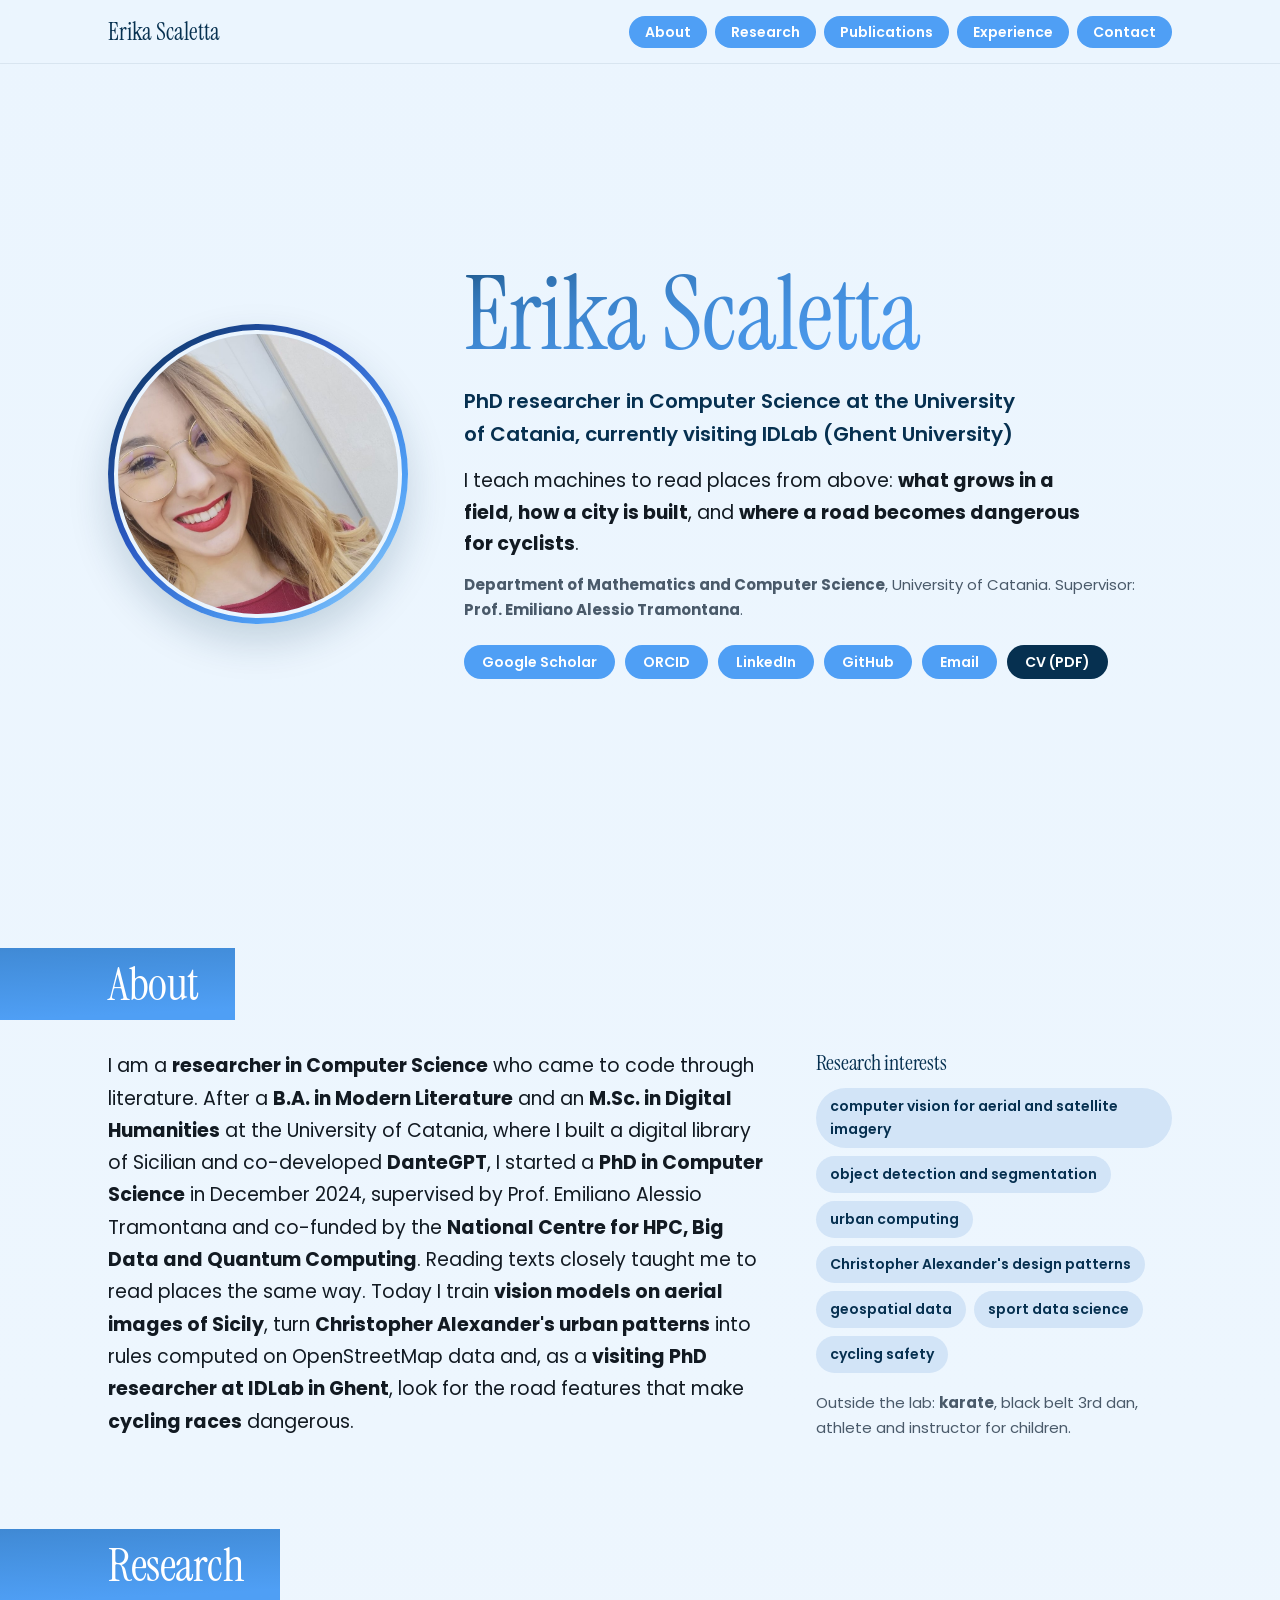
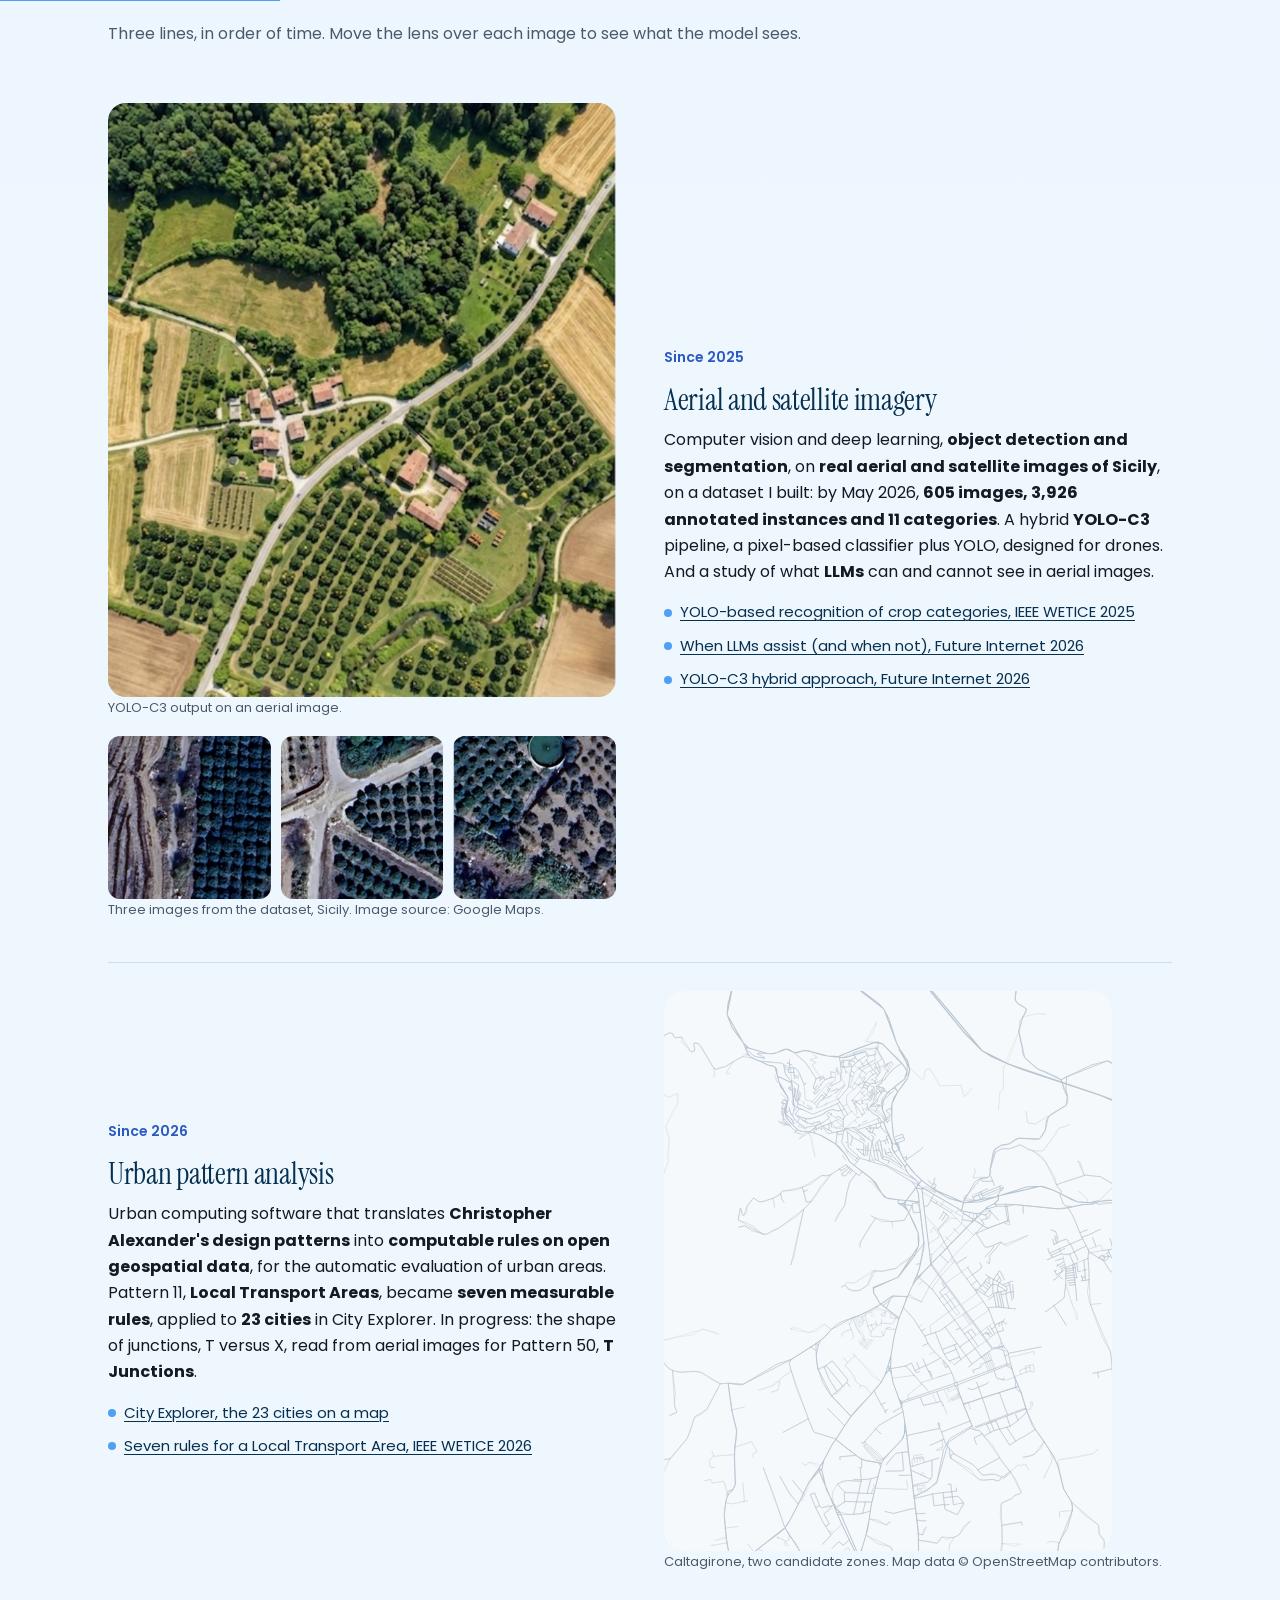
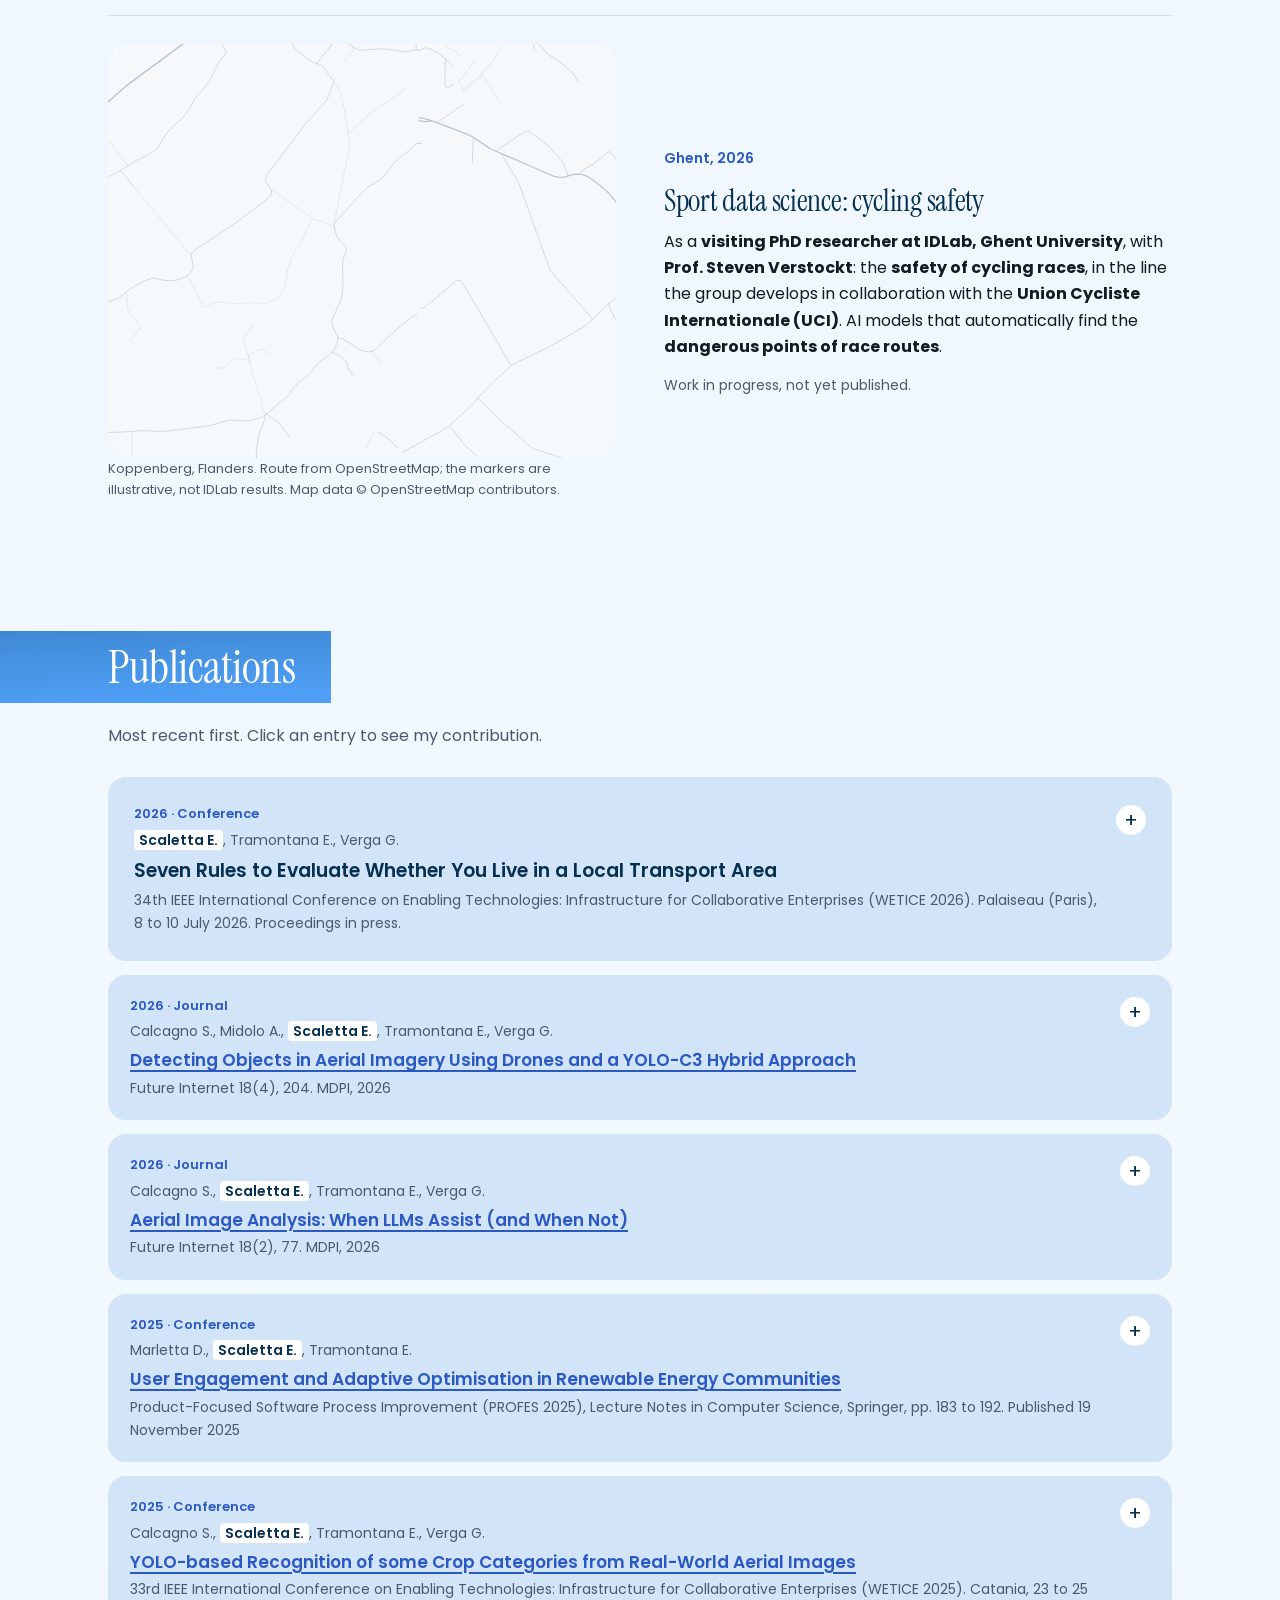
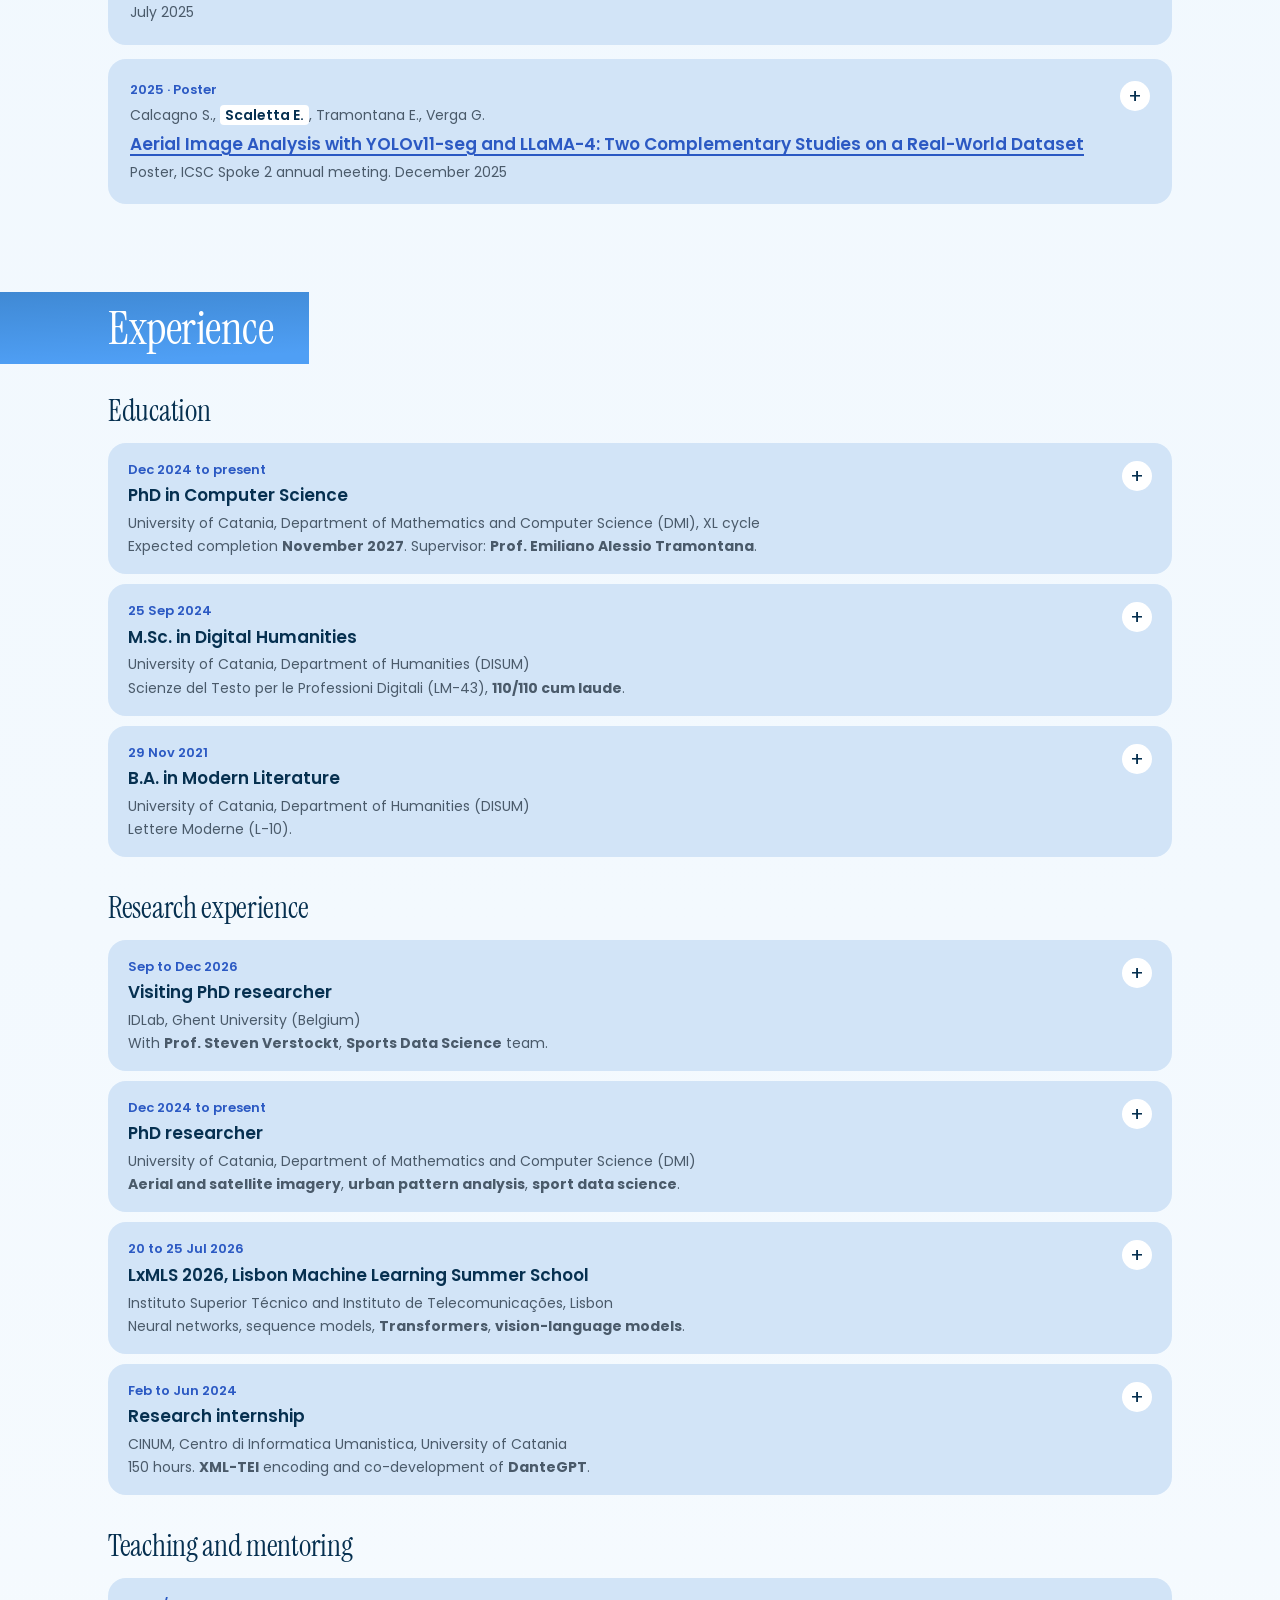
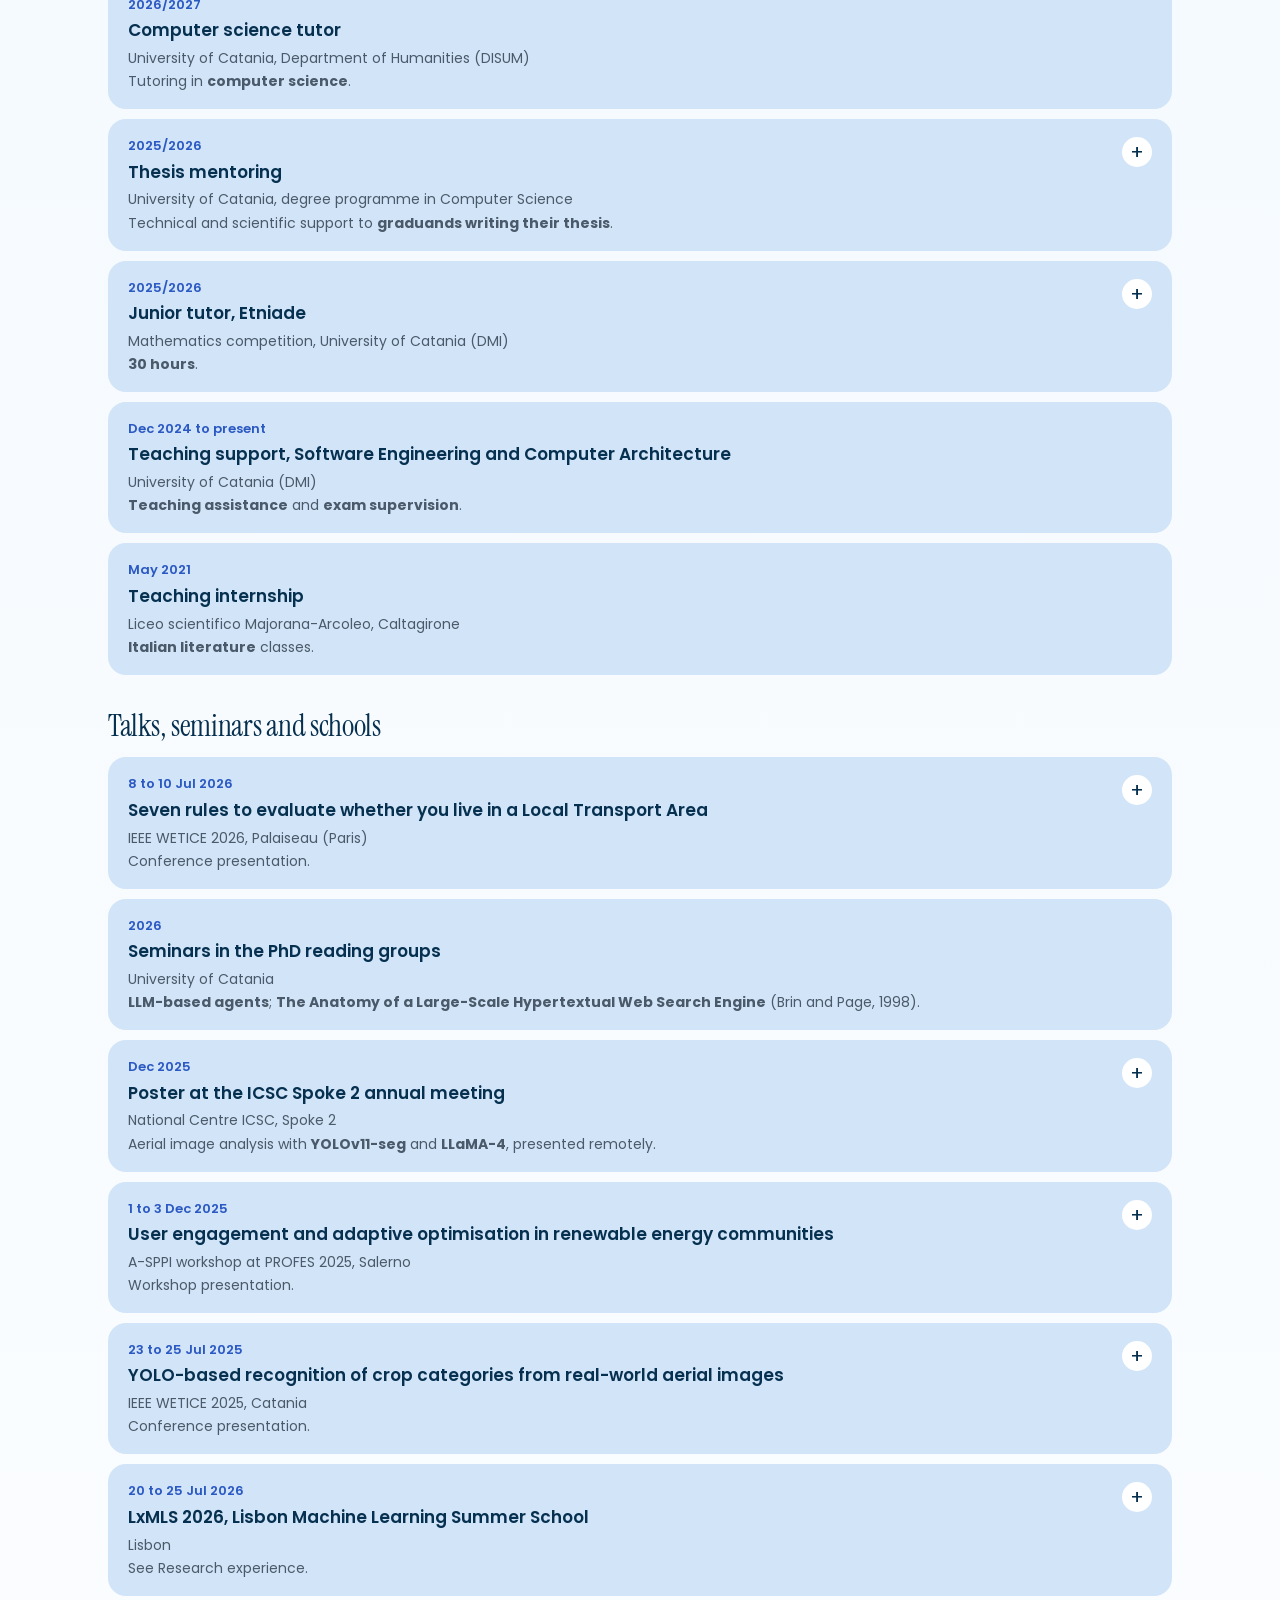
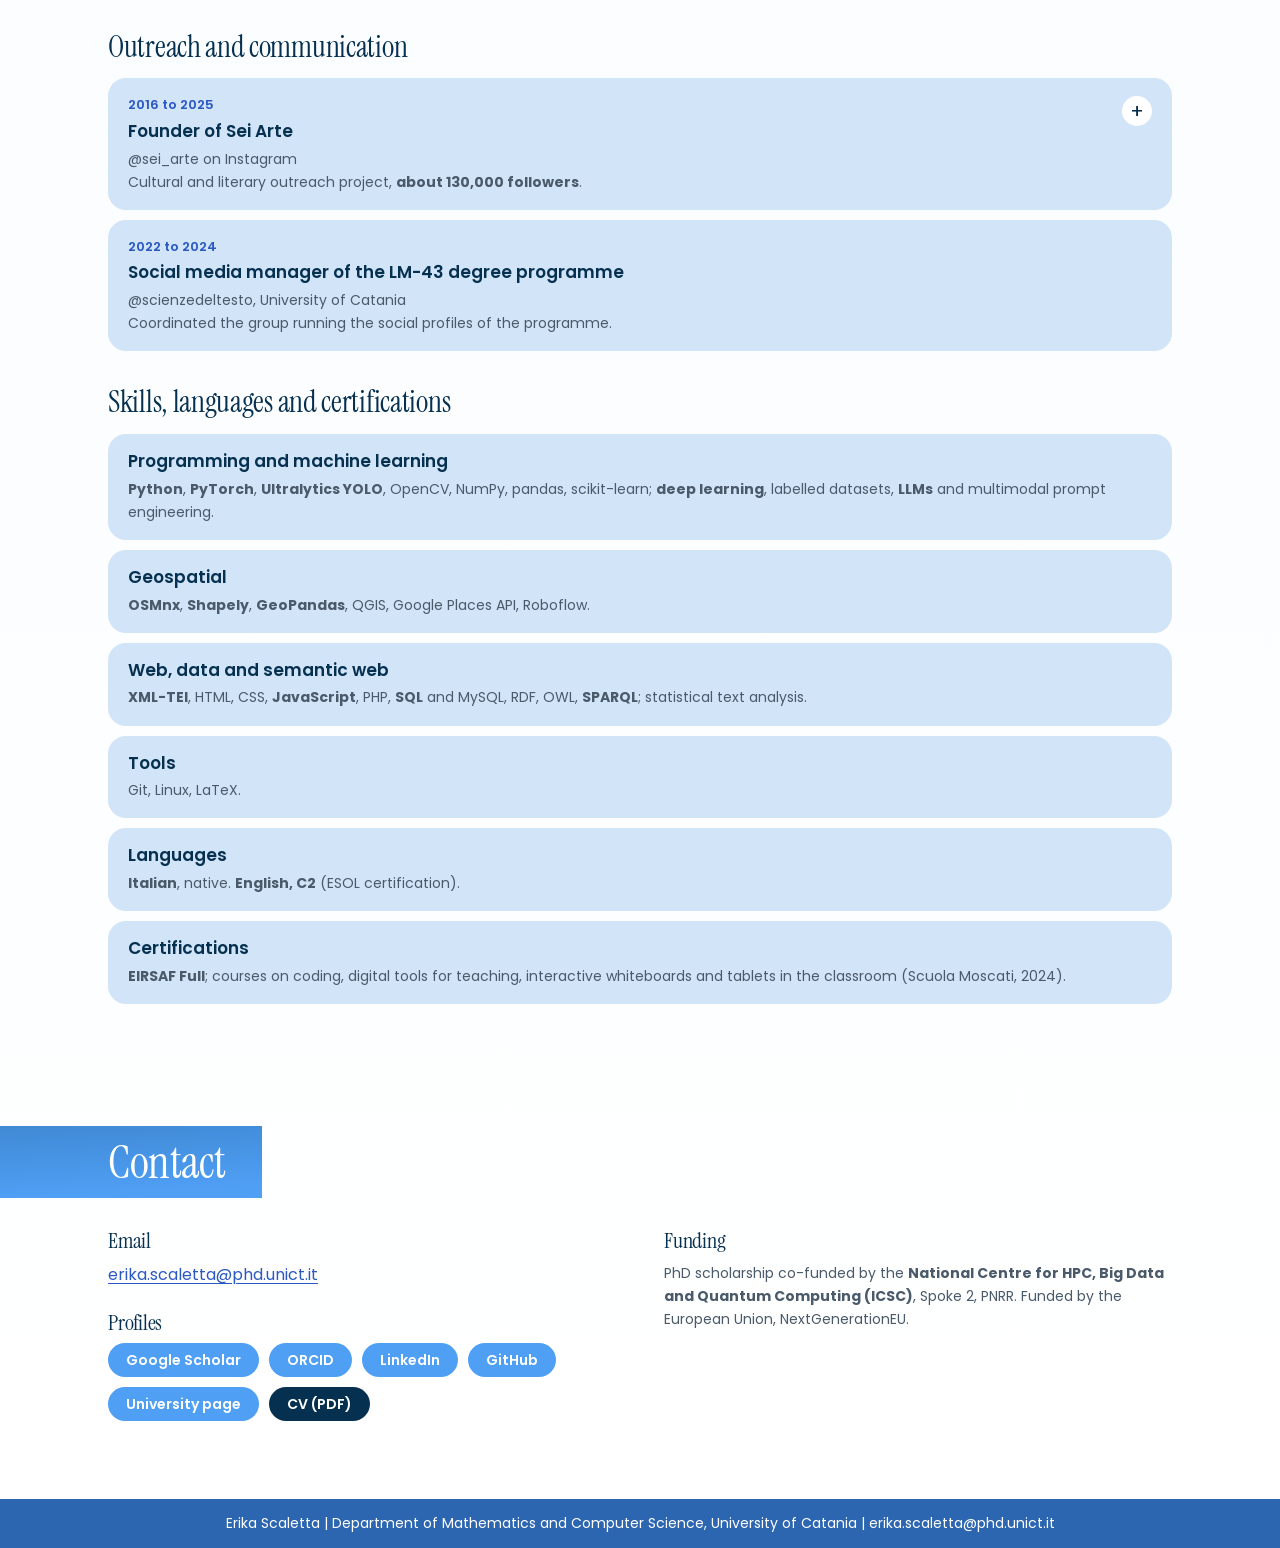
==== commit 0c11305a: "Bold key words throughout, new bio opening, full name of the ICSC centre "I am a researcher in Compu" ====
--- a/index.html
+++ b/index.html
@@ -46,8 +46,8 @@
         <div class="name-fill"></div>
       </h1>
       <p class="role">PhD researcher in Computer Science at the University of Catania, currently visiting IDLab (Ghent University)</p>
-      <p class="lede">I teach machines to read places from above: what grows in a field, how a city is built, and where a road becomes dangerous for cyclists.</p>
-      <p class="affil">Department of Mathematics and Computer Science, University of Catania. Supervisor: Prof. Emiliano Alessio Tramontana.</p>
+      <p class="lede">I teach machines to read places from above: <b>what grows in a field</b>, <b>how a city is built</b>, and <b>where a road becomes dangerous for cyclists</b>.</p>
+      <p class="affil"><b>Department of Mathematics and Computer Science</b>, University of Catania. Supervisor: <b>Prof. Emiliano Alessio Tramontana</b>.</p>
       <ul class="buttons">
         <li><a class="pill" href="https://scholar.google.com/citations?user=HHEmF8QAAAAJ">Google Scholar</a></li>
         <li><a class="pill" href="https://orcid.org/0009-0003-3692-6091">ORCID</a></li>
@@ -66,7 +66,7 @@
   <div class="wrap">
     <h2 class="band" id="about-title">About</h2>
     <div class="about-grid">
-      <p class="bio">I am a computer scientist who came to code through literature. After a B.A. in Modern Humanities and an M.Sc. in Digital Humanities at the University of Catania, where I built a digital library of Sicilian and co-developed DanteGPT, I started a PhD in Computer Science in December 2024, supervised by Prof. Emiliano Alessio Tramontana and co-funded by the National Centre ICSC. Reading texts closely taught me to read places the same way. Today I train vision models on aerial images of Sicily, turn Christopher Alexander's urban patterns into rules computed on OpenStreetMap data and, as a visiting PhD researcher at IDLab in Ghent, look for the road features that make cycling races dangerous.</p>
+      <p class="bio">I am a <b>researcher in Computer Science</b> who came to code through literature. After a <b>B.A. in Modern Literature</b> and an <b>M.Sc. in Digital Humanities</b> at the University of Catania, where I built a digital library of Sicilian and co-developed <b>DanteGPT</b>, I started a <b>PhD in Computer Science</b> in December 2024, supervised by Prof. Emiliano Alessio Tramontana and co-funded by the <b>National Centre for HPC, Big Data and Quantum Computing</b>. Reading texts closely taught me to read places the same way. Today I train <b>vision models on aerial images of Sicily</b>, turn <b>Christopher Alexander's urban patterns</b> into rules computed on OpenStreetMap data and, as a <b>visiting PhD researcher at IDLab in Ghent</b>, look for the road features that make <b>cycling races</b> dangerous.</p>
       <div class="about-side">
         <h3>Research interests</h3>
         <ul class="tags">
@@ -78,7 +78,7 @@
           <li>sport data science</li>
           <li>cycling safety</li>
         </ul>
-        <p class="personal">Outside the lab: karate, black belt 3rd dan, athlete and instructor for children.</p>
+        <p class="personal">Outside the lab: <b>karate</b>, black belt 3rd dan, athlete and instructor for children.</p>
       </div>
     </div>
   </div>
@@ -93,7 +93,7 @@
       <div class="line-text">
         <p class="when">Since 2025</p>
         <h3>Aerial and satellite imagery</h3>
-        <p>Computer vision and deep learning, object detection and segmentation, on real aerial and satellite images of Sicily, on a dataset I built: by May 2026, 605 images, 3,926 annotated instances and 11 categories. A hybrid YOLO-C3 pipeline, a pixel-based classifier plus YOLO, designed for drones. And a study of what LLMs can and cannot see in aerial images.</p>
+        <p>Computer vision and deep learning, <b>object detection and segmentation</b>, on <b>real aerial and satellite images of Sicily</b>, on a dataset I built: by May 2026, <b>605 images, 3,926 annotated instances and 11 categories</b>. A hybrid <b>YOLO-C3</b> pipeline, a pixel-based classifier plus YOLO, designed for drones. And a study of what <b>LLMs</b> can and cannot see in aerial images.</p>
         <ul class="papers">
           <li><a href="#pub-yolo2025">YOLO-based recognition of crop categories, IEEE WETICE 2025</a></li>
           <li><a href="#pub-llm2026">When LLMs assist (and when not), Future Internet 2026</a></li>
@@ -132,7 +132,7 @@
       <div class="line-text">
         <p class="when">Since 2026</p>
         <h3>Urban pattern analysis</h3>
-        <p>Urban computing software that translates Christopher Alexander's design patterns into computable rules on open geospatial data, for the automatic evaluation of urban areas. Pattern 11, Local Transport Areas, became seven measurable rules, applied to 23 cities in City Explorer. In progress: the shape of junctions, T versus X, read from aerial images for Pattern 50, T Junctions.</p>
+        <p>Urban computing software that translates <b>Christopher Alexander's design patterns</b> into <b>computable rules on open geospatial data</b>, for the automatic evaluation of urban areas. Pattern 11, <b>Local Transport Areas</b>, became <b>seven measurable rules</b>, applied to <b>23 cities</b> in City Explorer. In progress: the shape of junctions, T versus X, read from aerial images for Pattern 50, <b>T Junctions</b>.</p>
         <ul class="papers">
           <li><a href="https://erikascalettaphd.github.io/design_pattern_map/">City Explorer, the 23 cities on a map</a></li>
           <li><a href="#pub-lta2026">Seven rules for a Local Transport Area, IEEE WETICE 2026</a></li>
@@ -152,7 +152,7 @@
       <div class="line-text">
         <p class="when">Ghent, 2026</p>
         <h3>Sport data science: cycling safety</h3>
-        <p>As a visiting PhD researcher at IDLab, Ghent University, with Prof. Steven Verstockt: the safety of cycling races, in the line the group develops in collaboration with the Union Cycliste Internationale (UCI). AI models that automatically find the dangerous points of race routes.</p>
+        <p>As a <b>visiting PhD researcher at IDLab, Ghent University</b>, with <b>Prof. Steven Verstockt</b>: the <b>safety of cycling races</b>, in the line the group develops in collaboration with the <b>Union Cycliste Internationale (UCI)</b>. AI models that automatically find the <b>dangerous points of race routes</b>.</p>
         <p class="wip">Work in progress, not yet published.</p>
       </div>
       <div class="line-fig">
@@ -203,7 +203,7 @@
       </div>
       <div class="small">
         <h3>Funding</h3>
-        <p>PhD scholarship co-funded by the National Centre ICSC (HPC, Big Data and Quantum Computing), Spoke 2, PNRR. Funded by the European Union, NextGenerationEU.</p>
+        <p>PhD scholarship co-funded by the <b>National Centre for HPC, Big Data and Quantum Computing (ICSC)</b>, Spoke 2, PNRR. Funded by the European Union, NextGenerationEU.</p>
       </div>
     </div>
   </div>
--- a/assets/css/site.css
+++ b/assets/css/site.css
@@ -15,9 +15,10 @@
   --nav-h:64px;
   --ease:cubic-bezier(.2,.7,.2,1);
   /* the gradient of the name and of the navigation pills: the transition point moves while scrolling */
-  --p:84%;
-  --g-dark:#4E5F96;
-  --g-light:#2E8BD1;
+  --p:6%;
+  --g-dark:#063050;
+  --g-light:#4F9FF5;
+  --ring:linear-gradient(135deg,#063050 0%,#2B59C3 40%,#4F9FF5 75%,#A9DBF7 100%);
   --nav-bg:rgba(235,245,254,.9);
   --shadow:rgba(44,101,176,.28);
   --shadow-soft:rgba(44,101,176,.16);
@@ -50,7 +51,10 @@
 .pill-dark:hover,.pill-dark:focus-visible{background:var(--band-2)}
 
 /* ---- the blue band of the slides: section headings ---- */
-.band{position:relative;display:inline-block;color:#fff;padding:12px 36px 12px 0;margin:0 0 30px;z-index:0}
+.band{position:relative;display:inline-block;color:#fff;padding:12px 36px 12px 0;margin:0 0 30px;z-index:0;
+  /* redefined here so that var(--p) is the point set on this band, not the one of the name */
+  --grad:linear-gradient(to right bottom,var(--g-dark) 0%,var(--p),var(--g-light) 92%,var(--g-light) 100%);
+  --grad:linear-gradient(to right bottom in oklch,var(--g-dark) 0%,var(--p),var(--g-light) 92%,var(--g-light) 100%)}
 .band::before{content:"";position:absolute;top:0;bottom:0;right:0;left:-100vw;background:var(--grad);z-index:-1}
 
 /* ---- navigation ---- */
@@ -70,8 +74,9 @@
 /* ---- opening ---- */
 .hero{min-height:100vh;display:flex;align-items:center;padding:calc(var(--nav-h) + 24px) 0 40px}
 .hero-grid{display:grid;grid-template-columns:300px 1fr;gap:56px;align-items:center;width:100%}
-.photo{margin:0;width:300px;height:300px;border-radius:50%;overflow:hidden;background:var(--box);box-shadow:0 18px 40px rgba(6,48,80,.18)}
-.photo img{width:100%;height:100%;object-fit:cover;object-position:35% 22%;display:block}
+/* the ring around the photo, like an Instagram story, in the blues of the site */
+.photo{margin:0;width:300px;height:300px;border-radius:50%;overflow:hidden;padding:6px;background:var(--ring);box-shadow:0 18px 40px rgba(6,48,80,.18)}
+.photo img{width:100%;height:100%;object-fit:cover;object-position:35% 22%;display:block;border-radius:50%;border:4px solid var(--bg);background:var(--box)}
 h1{font-size:clamp(54px,8vw,104px);line-height:.95;margin:0 0 18px}
 .name{position:relative;display:block;font-family:"Instrument Serif",Georgia,serif;font-weight:400;letter-spacing:-.01em;height:1em;width:100%}
 .name-svg{position:absolute;left:0;top:0;width:0;height:0;overflow:visible;font:inherit}
@@ -189,7 +194,8 @@
   .nav-links .pill{justify-content:center}
   .hero{min-height:auto;padding-top:calc(var(--nav-h) + 32px)}
   .hero-grid{grid-template-columns:1fr;gap:24px}
-  .photo{width:200px;height:200px}
+  .photo{width:200px;height:200px;padding:5px}
+  .photo img{border-width:3px}
   .about-grid,.line,.contact-grid,.card.featured .body-in .feat{grid-template-columns:1fr;gap:24px}
   .line:nth-child(odd) .line-fig{order:0}
   .surface.tall{max-height:none}
@@ -200,13 +206,14 @@
   *,*::before,*::after{transition:none!important;animation:none!important}
 }
 
-/* ---- parallel versions, for comparison ---- */
-/* steel and coral everywhere */
+
+/* ---- parallel version, for comparison: steel and coral everywhere ---- */
 html.theme-coral{
   --bg:#FFF3EE;--bg-mid:#FFF8F4;--nav-bg:rgba(255,243,238,.92);
   --night:#2B4052;--band:#4E6D87;--band-2:#C25F54;--sky:#4E6D87;--box:#FFE1D6;
   --shadow:rgba(78,109,135,.28);--shadow-soft:rgba(78,109,135,.16);
   --g-dark:#4E6D87;--g-light:#D9776C;
+  --ring:linear-gradient(135deg,#2B4052 0%,#4E6D87 35%,#C25F54 70%,#F3B3A6 100%);
 }
 html.theme-coral .pill:hover,html.theme-coral .pill:focus-visible{background:var(--band-2)}
 html.theme-coral .pill.is-on,html.theme-coral .nav-links .pill.current{background:var(--band-2)}
@@ -216,5 +223,3 @@
 html.theme-coral .card .authors .me{background:#fff}
 html.theme-coral .btn.done{border-color:var(--band-2);background:var(--band-2)}
 html.theme-coral .surface{background:var(--box)}
-/* the current site with steel and coral only in the name and the section bands */
-html.theme-mix{--g-dark:#4E6D87;--g-light:#D9776C}
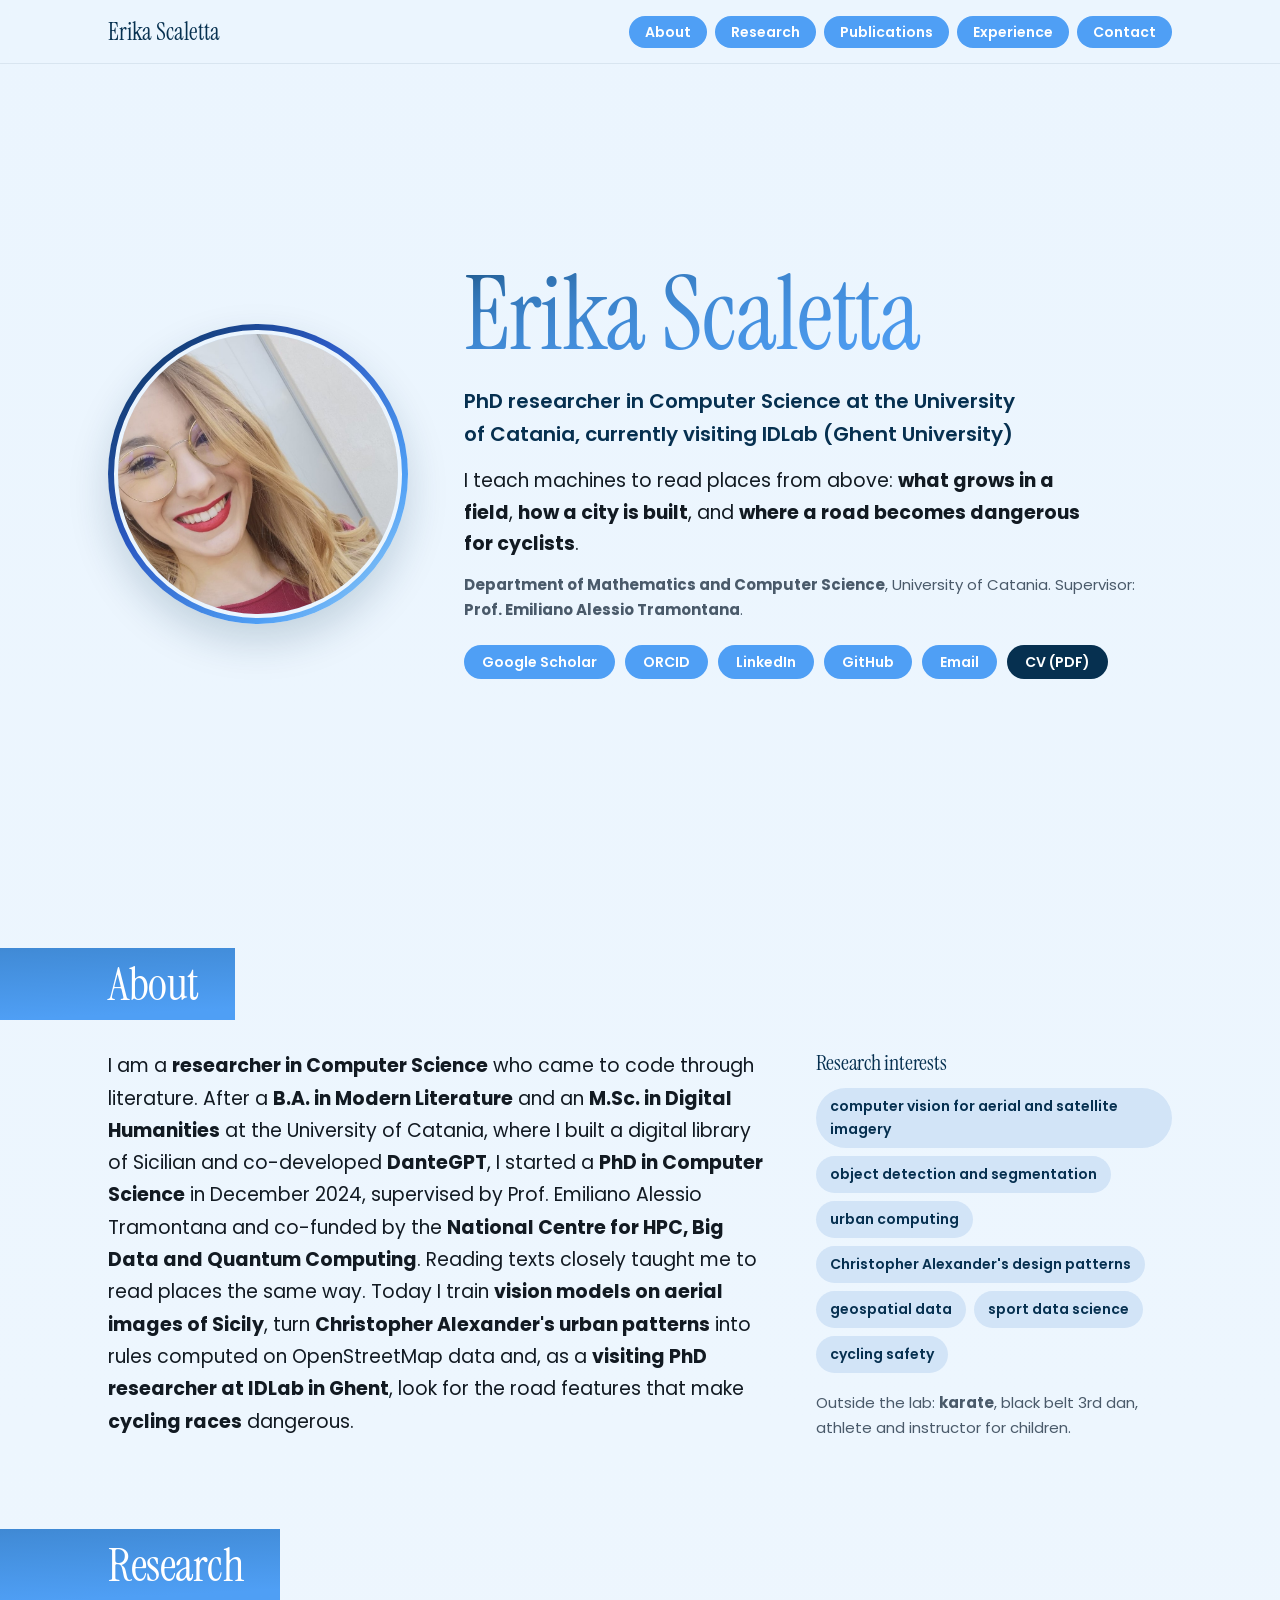
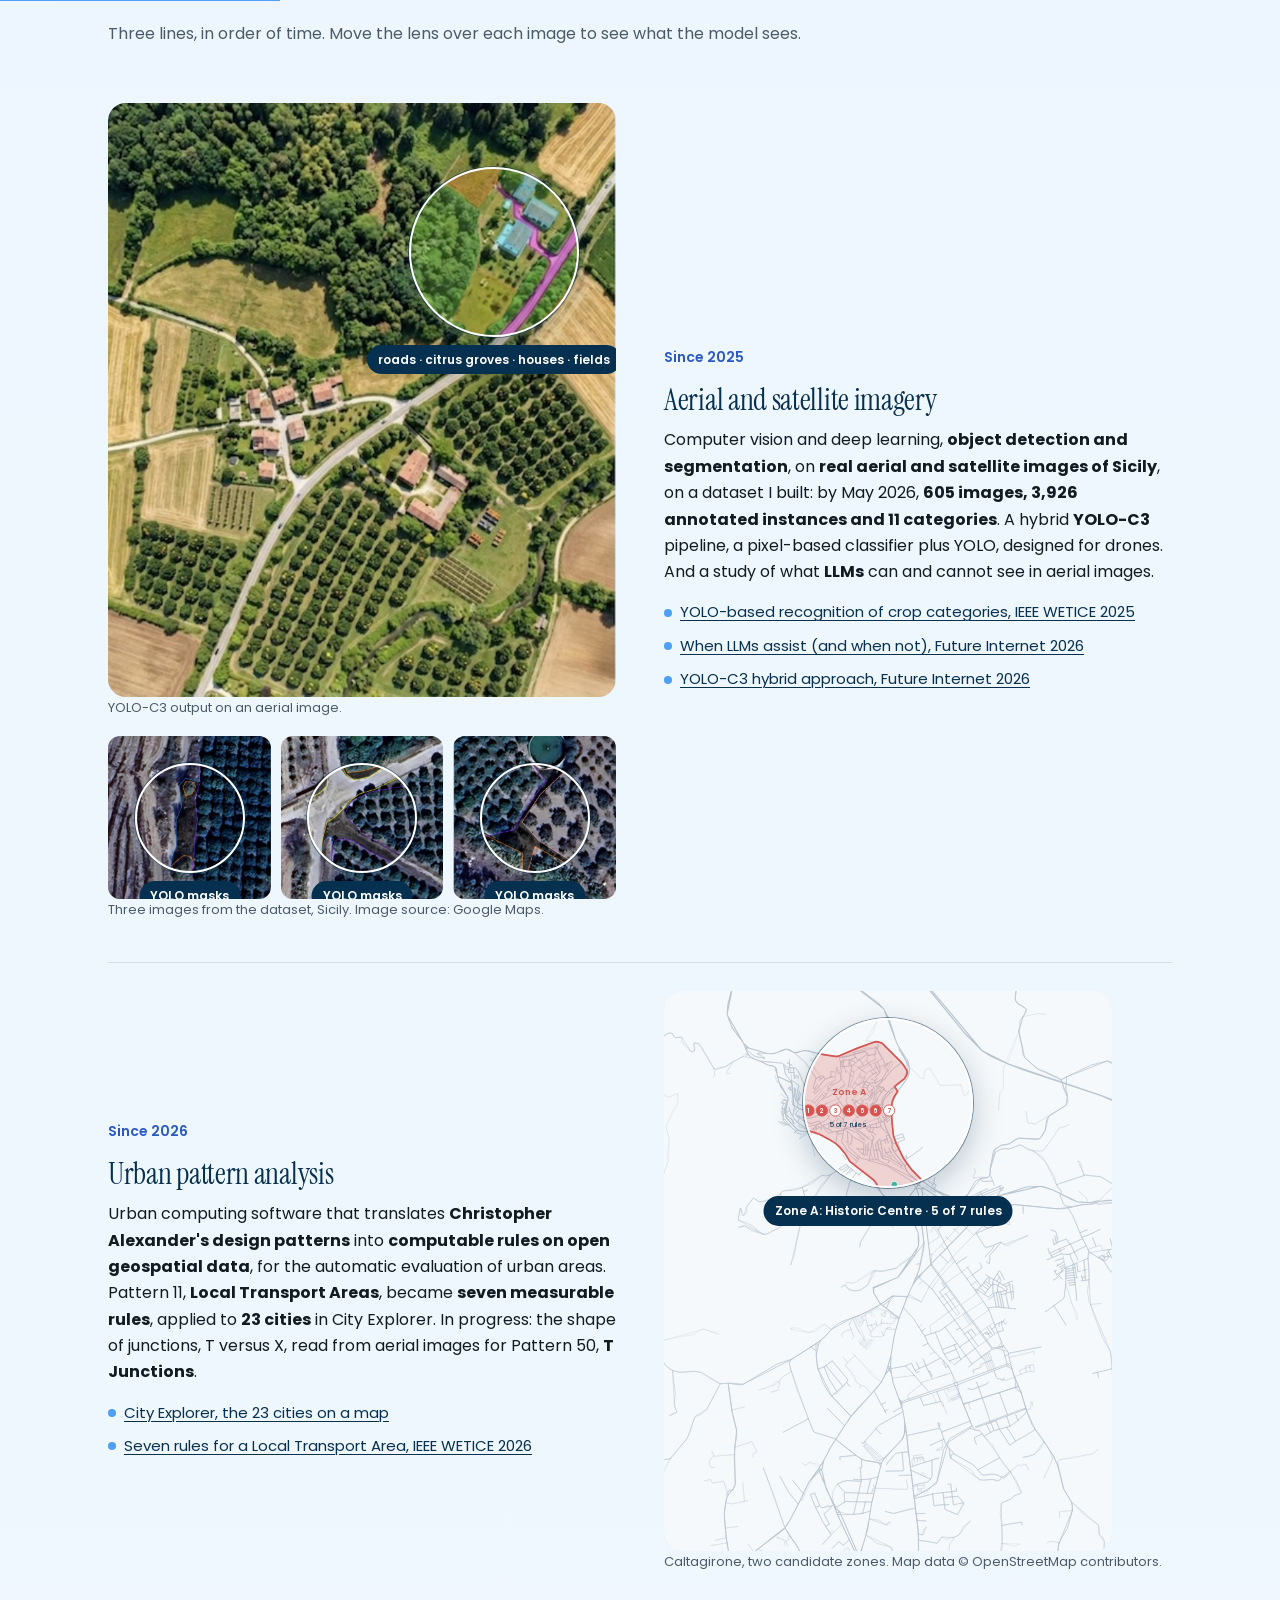
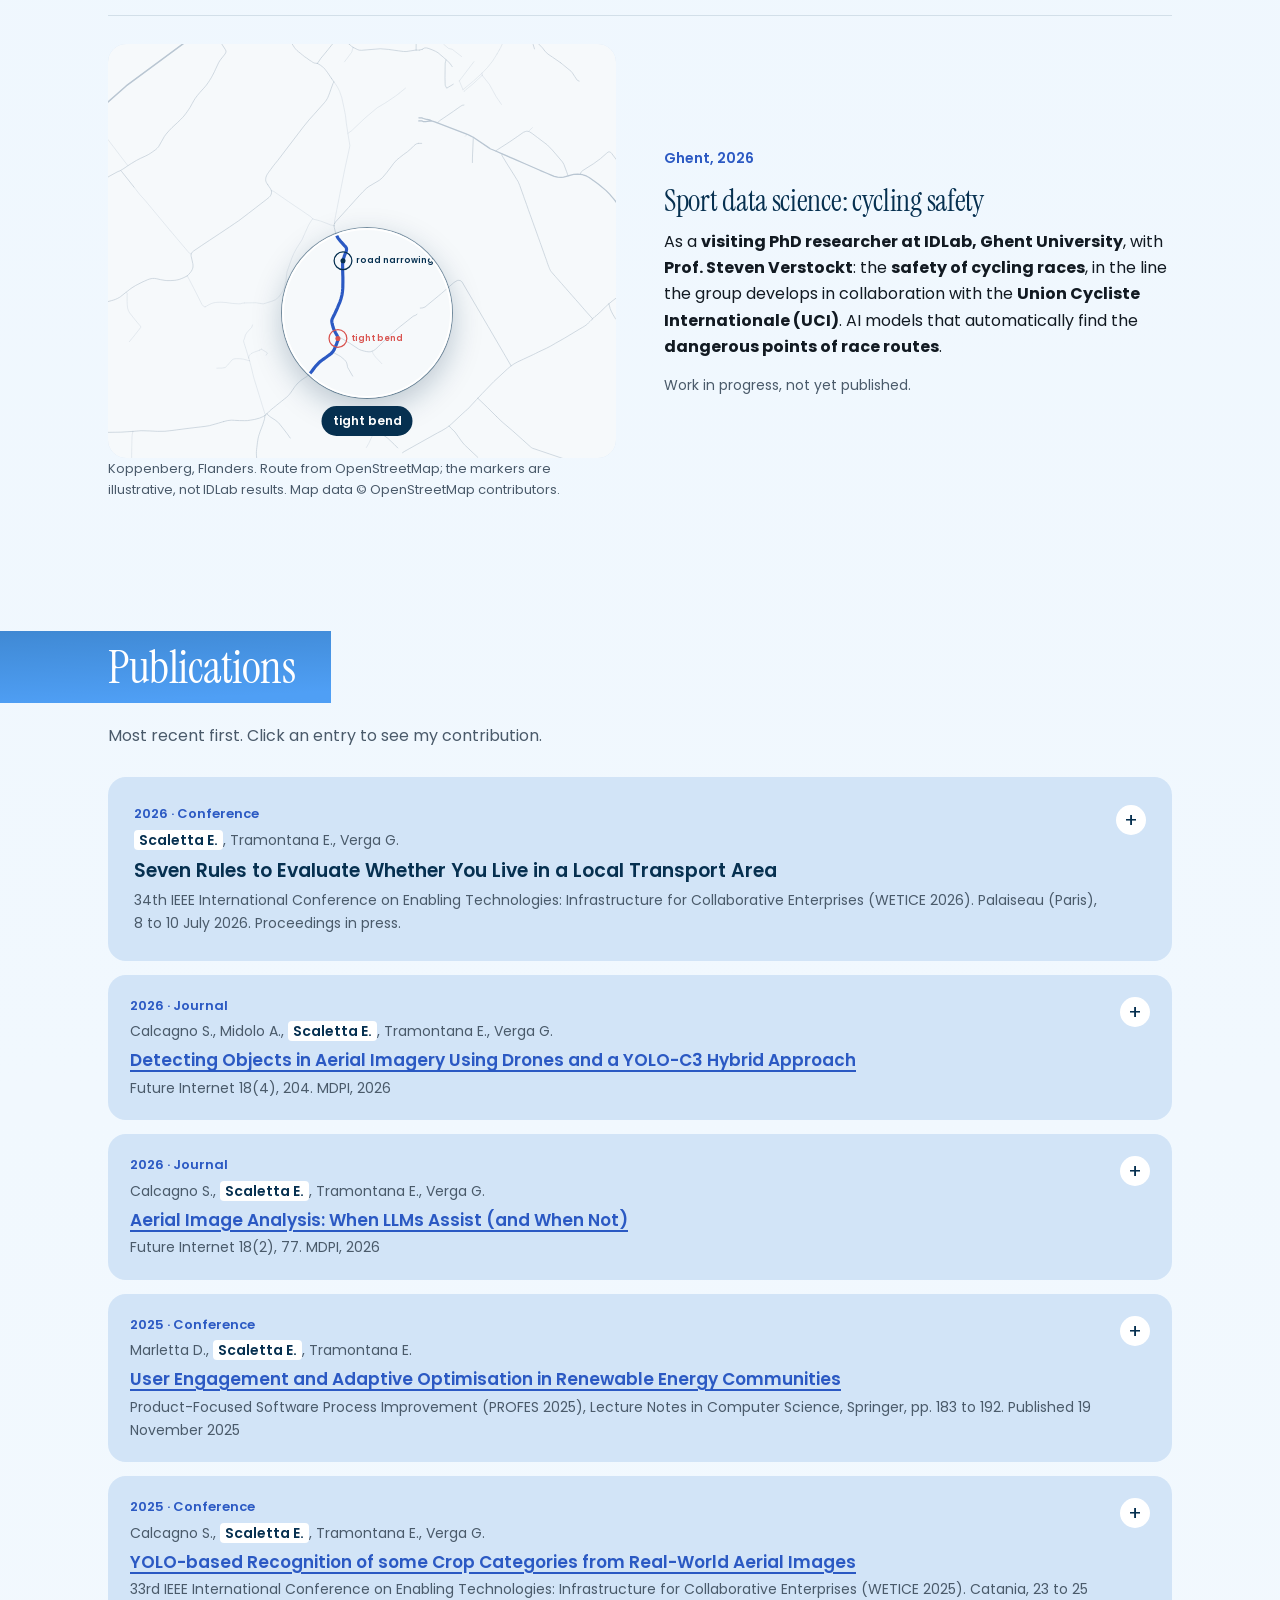
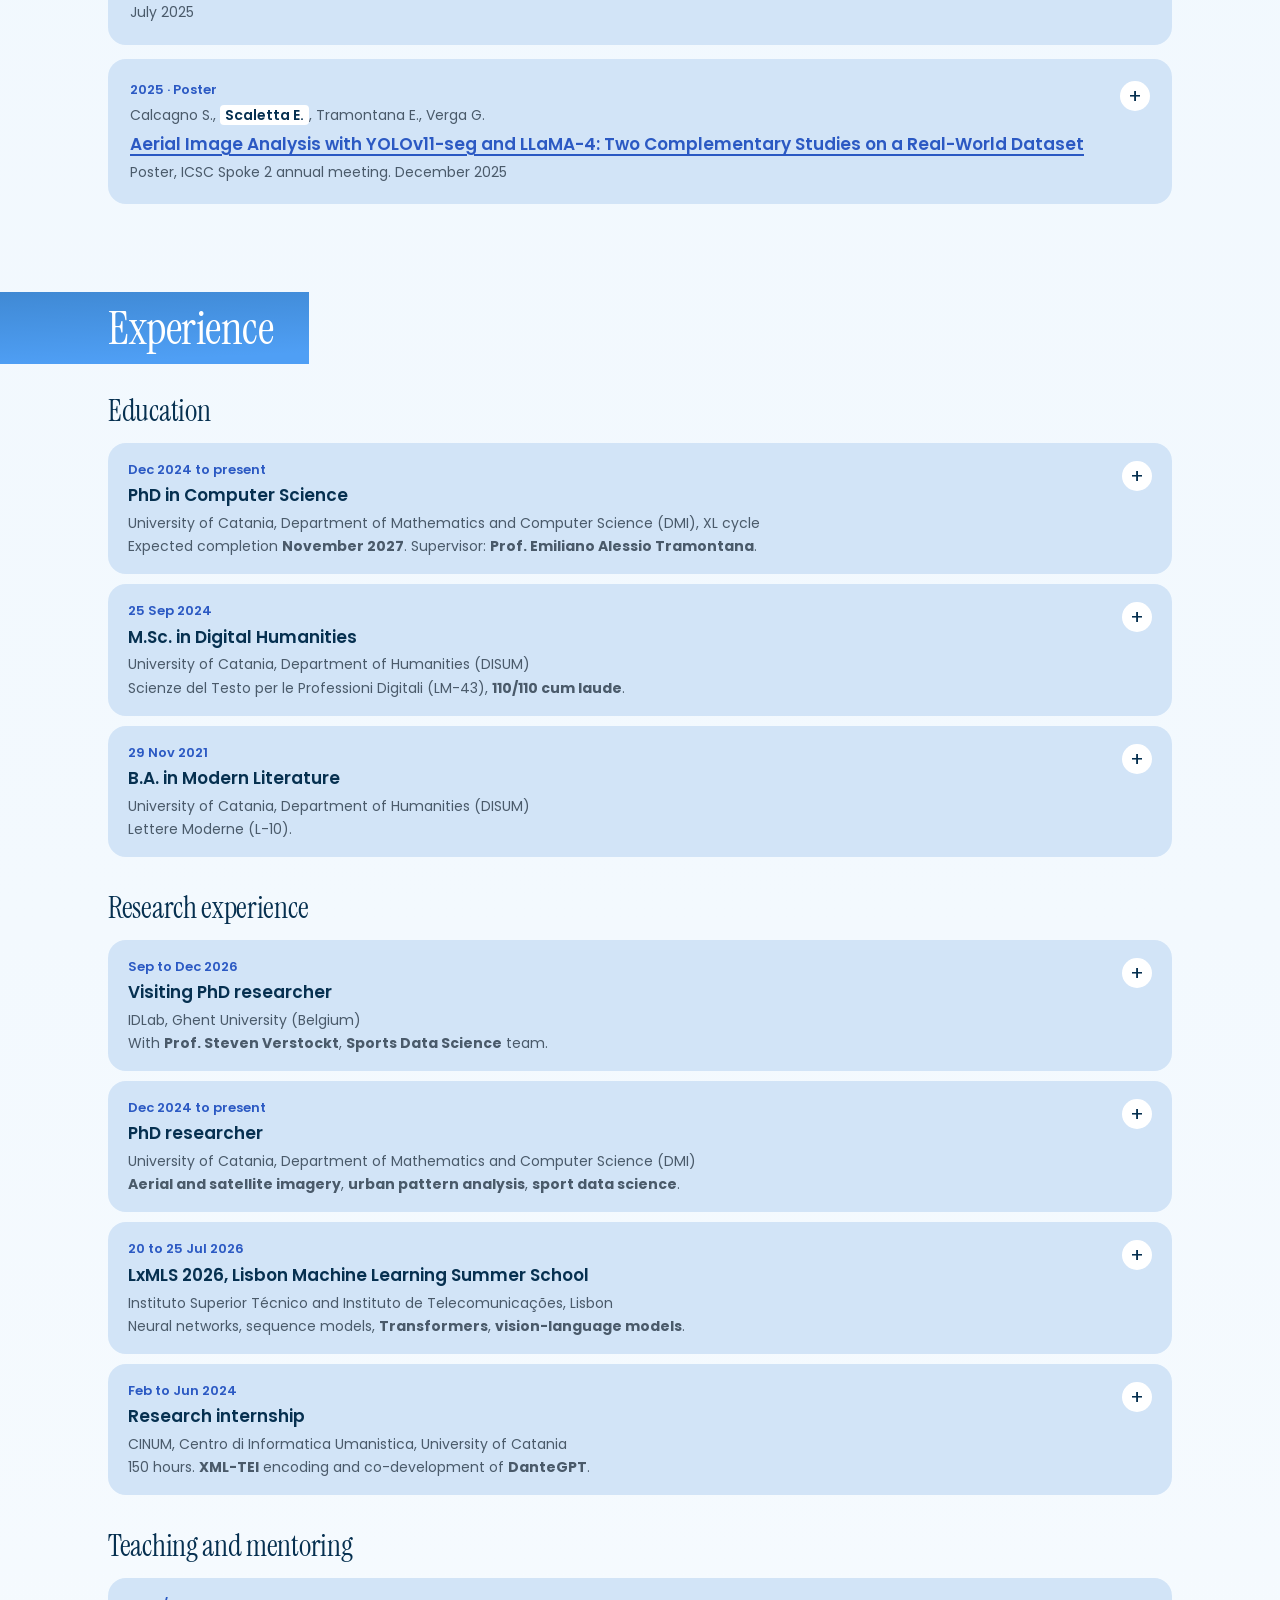
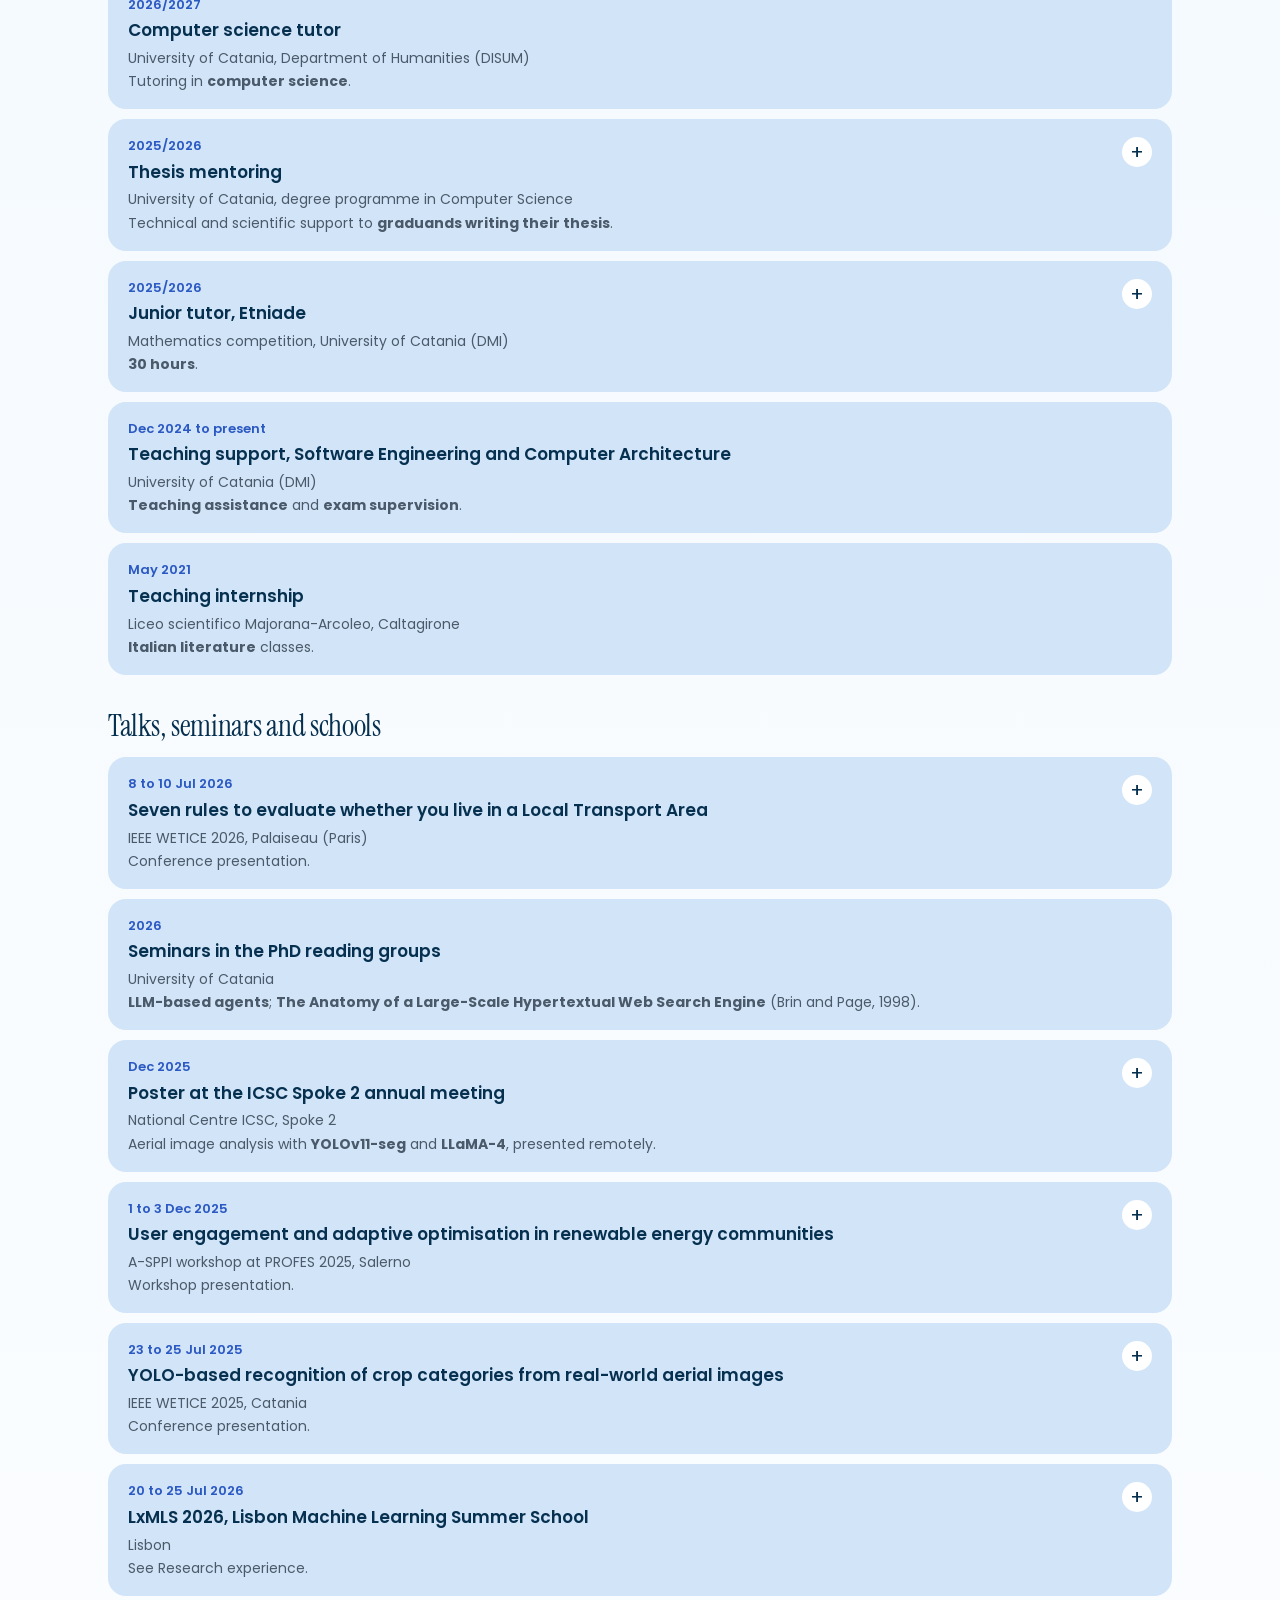
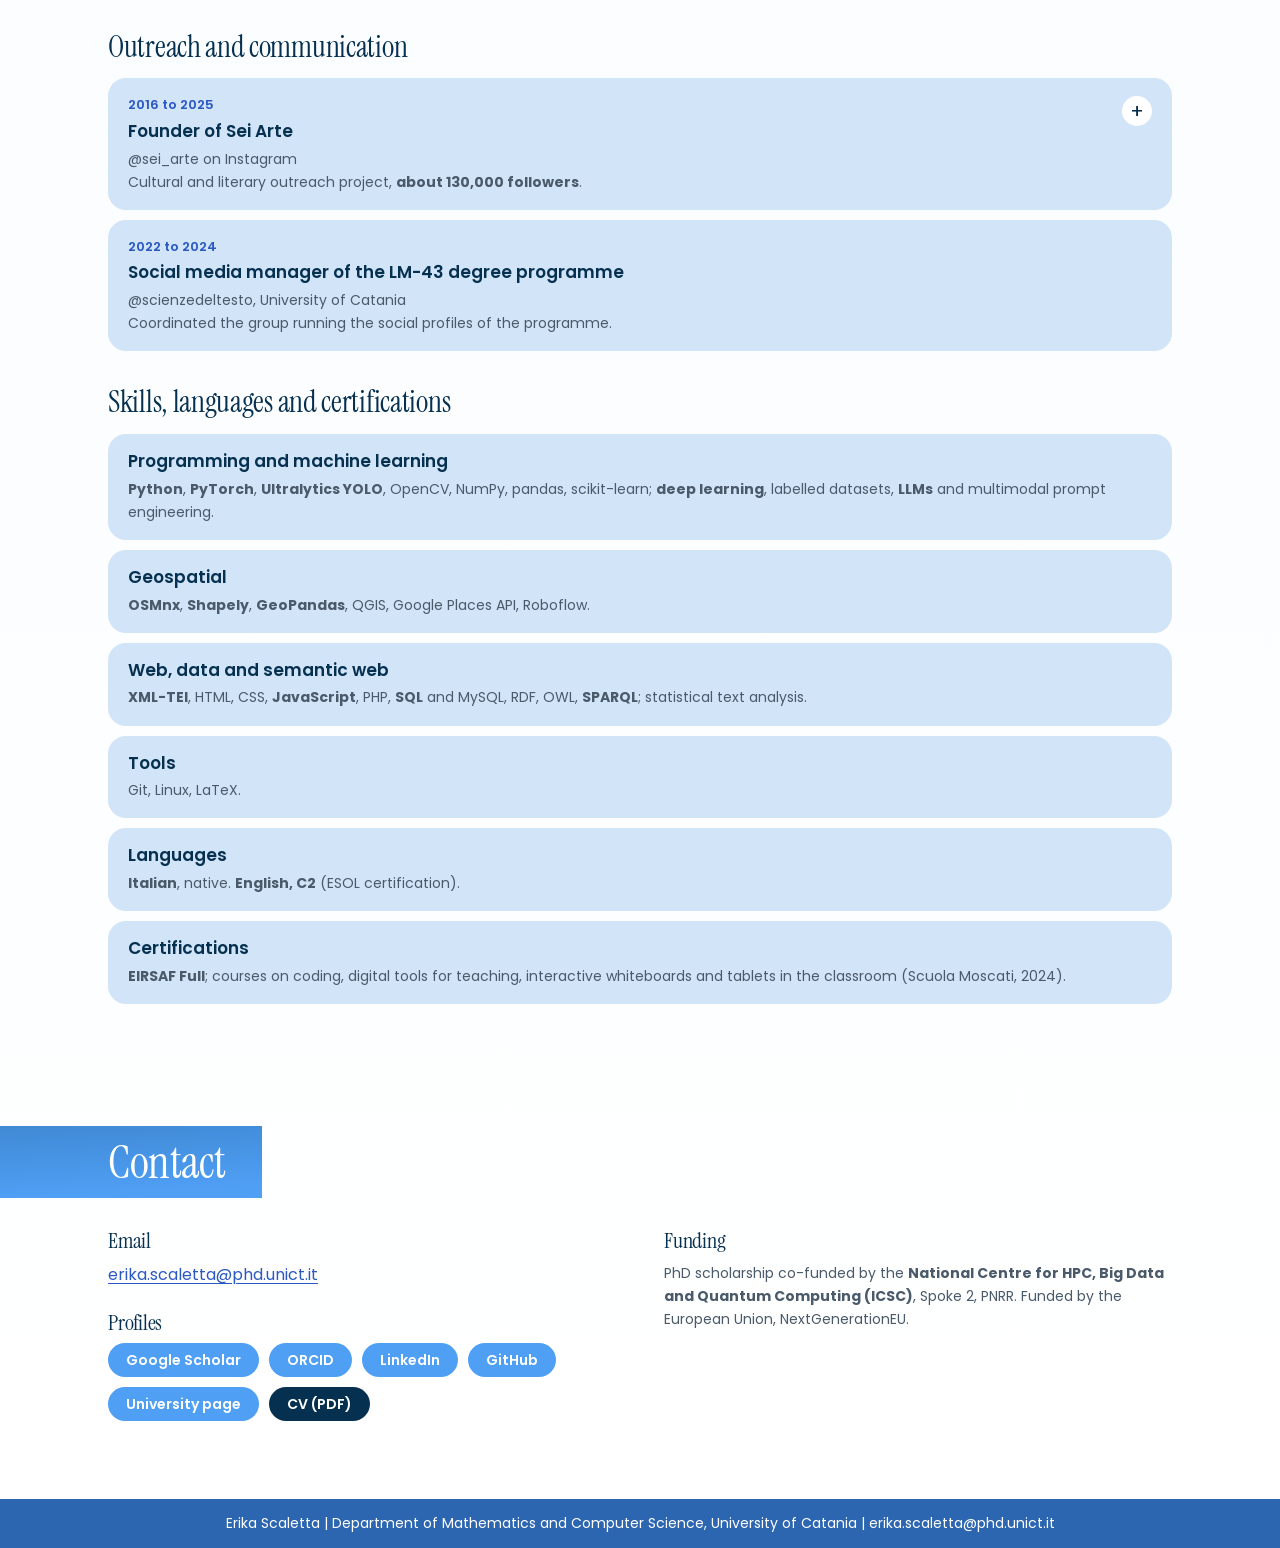
==== commit 0a7e3653: "Lens rests on each image when the pointer is away Each surface has a resting position (data-rest); t" ====
--- a/index.html
+++ b/index.html
@@ -101,7 +101,7 @@
         </ul>
       </div>
       <div class="line-fig">
-        <div class="surface wide-aerial" tabindex="0" role="img" aria-label="Aerial image of a Sicilian countryside. Under the lens, the YOLO-C3 segmentation: roads in magenta, citrus groves in yellow, houses in blue, fields in orange." data-label="roads · citrus groves · houses · fields">
+        <div class="surface wide-aerial" data-rest="0.76 0.25" tabindex="0" role="img" aria-label="Aerial image of a Sicilian countryside. Under the lens, the YOLO-C3 segmentation: roads in magenta, citrus groves in yellow, houses in blue, fields in orange." data-label="roads · citrus groves · houses · fields">
           <img class="layer base" src="assets/img/sicily-orig.jpg" alt="" width="690" height="806">
           <img class="layer reveal" src="assets/img/sicily-seg.jpg" alt="" width="690" height="806">
           <div class="ring"><span class="tag">roads · citrus groves · houses · fields</span></div>
@@ -139,7 +139,7 @@
         </ul>
       </div>
       <div class="line-fig">
-        <div class="surface map tall" data-map="rules" tabindex="0" role="img" aria-label="Street map of Caltagirone. Under the lens, the two candidate Local Transport Areas and the seven rules each one passes or fails." data-label="Local Transport Areas">
+        <div class="surface map tall" data-map="rules" data-rest="0.50 0.20" tabindex="0" role="img" aria-label="Street map of Caltagirone. Under the lens, the two candidate Local Transport Areas and the seven rules each one passes or fails." data-label="Local Transport Areas">
           <img class="layer base" src="assets/img/caltagirone-roads.svg" alt="" width="800" height="1155">
           <svg class="layer reveal ov" viewBox="0 0 800 1155" preserveAspectRatio="xMidYMid slice" aria-hidden="true"></svg>
           <div class="ring"><span class="tag">Local Transport Areas</span></div>
@@ -156,7 +156,7 @@
         <p class="wip">Work in progress, not yet published.</p>
       </div>
       <div class="line-fig">
-        <div class="surface route wide" data-route="markers" tabindex="0" role="img" aria-label="Road map around the Koppenberg climb in Flanders. Under the lens, the race route and illustrative critical points." data-label="race route · critical points">
+        <div class="surface route wide" data-route="markers" data-rest="0.51 0.65" tabindex="0" role="img" aria-label="Road map around the Koppenberg climb in Flanders. Under the lens, the race route and illustrative critical points." data-label="race route · critical points">
           <img class="layer base" src="assets/img/flanders-roads.svg" alt="" width="800" height="652">
           <svg class="layer reveal ov" viewBox="0 0 800 652" preserveAspectRatio="xMidYMid slice" aria-hidden="true"></svg>
           <div class="ring"><span class="tag">race route · critical points</span></div>
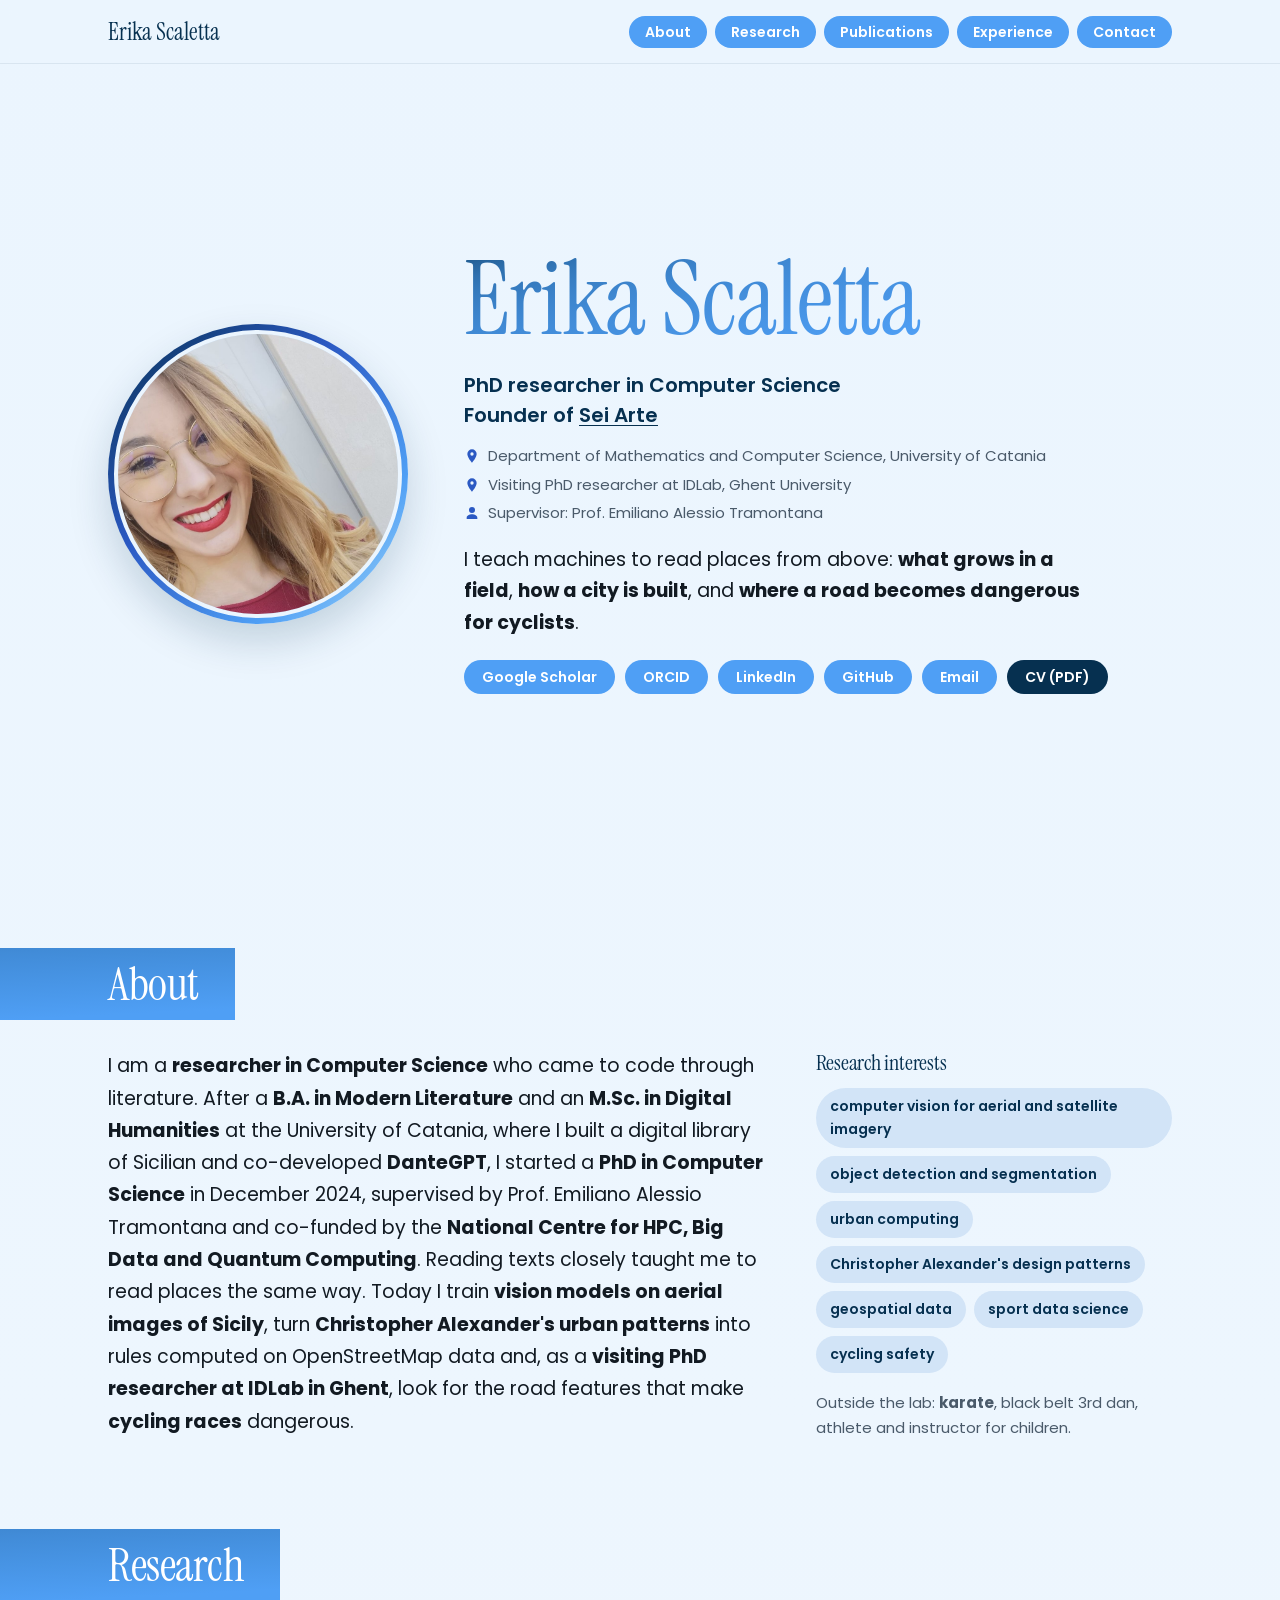
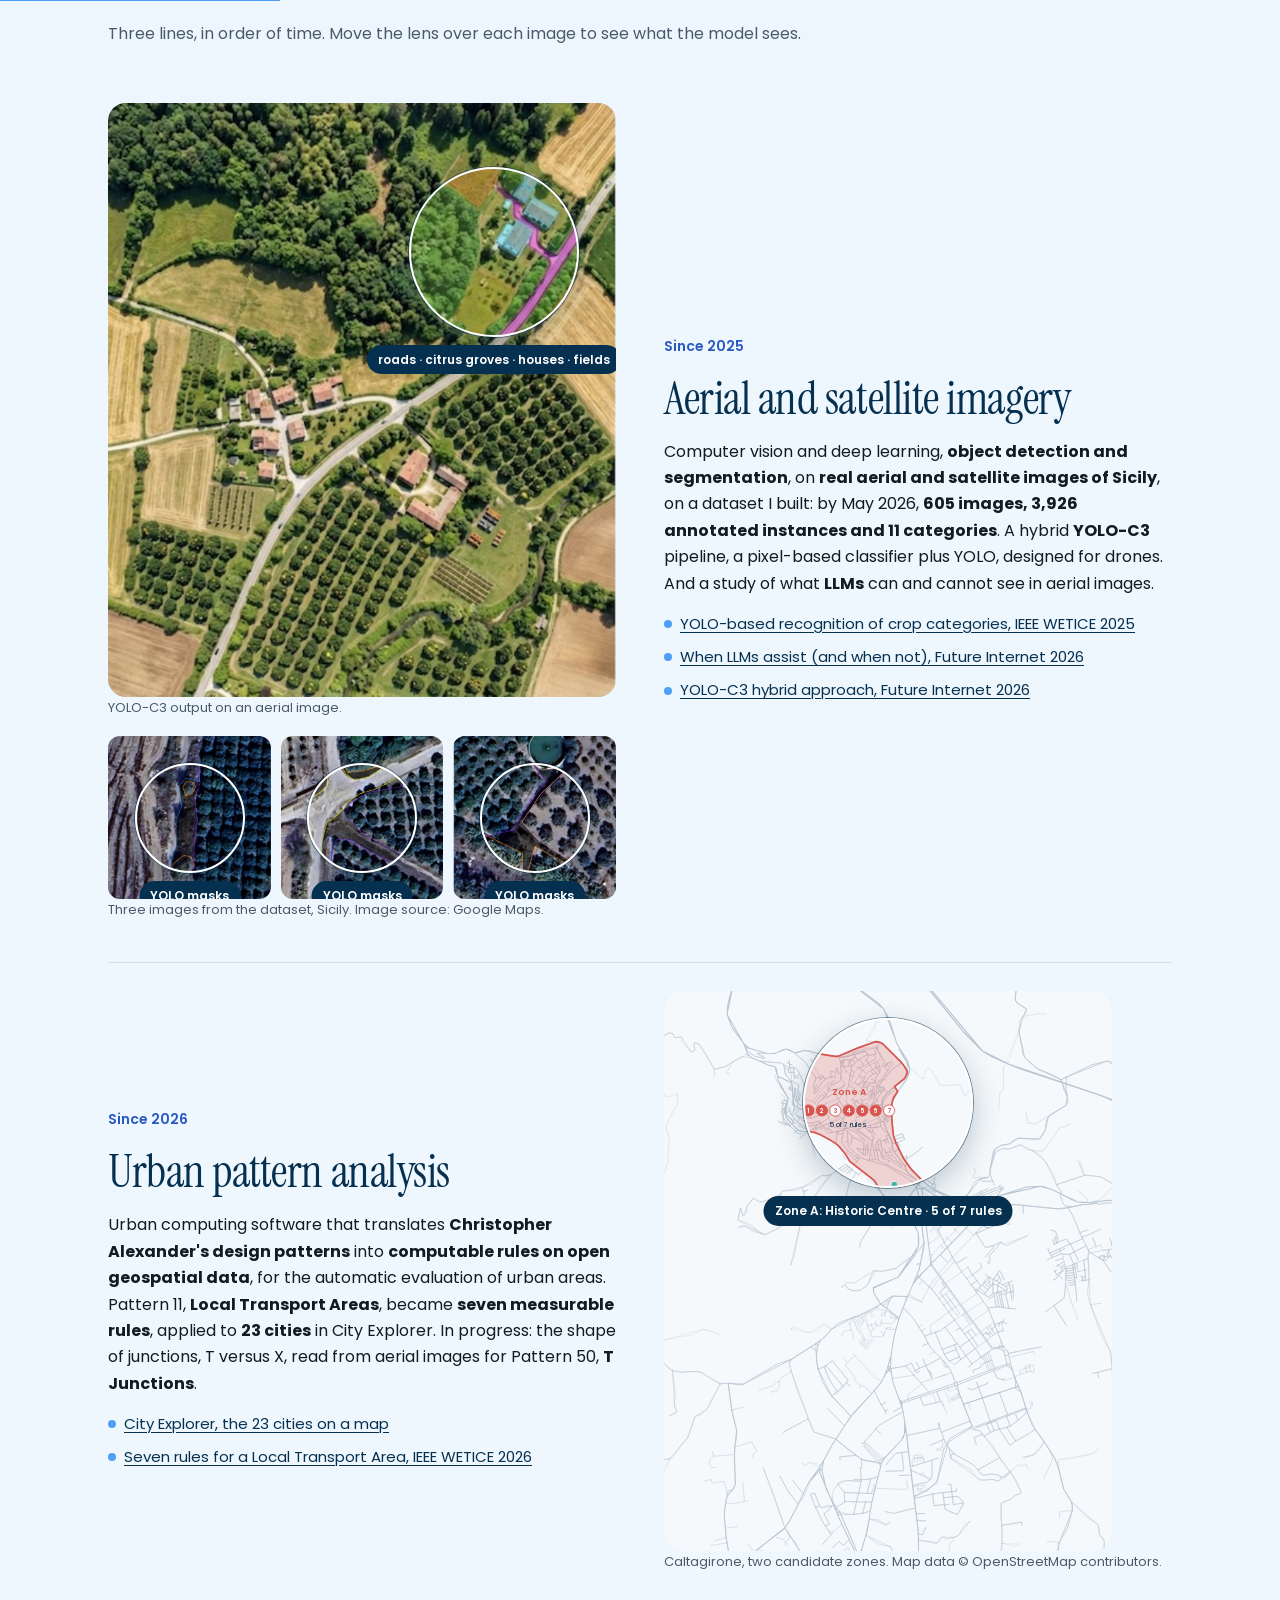
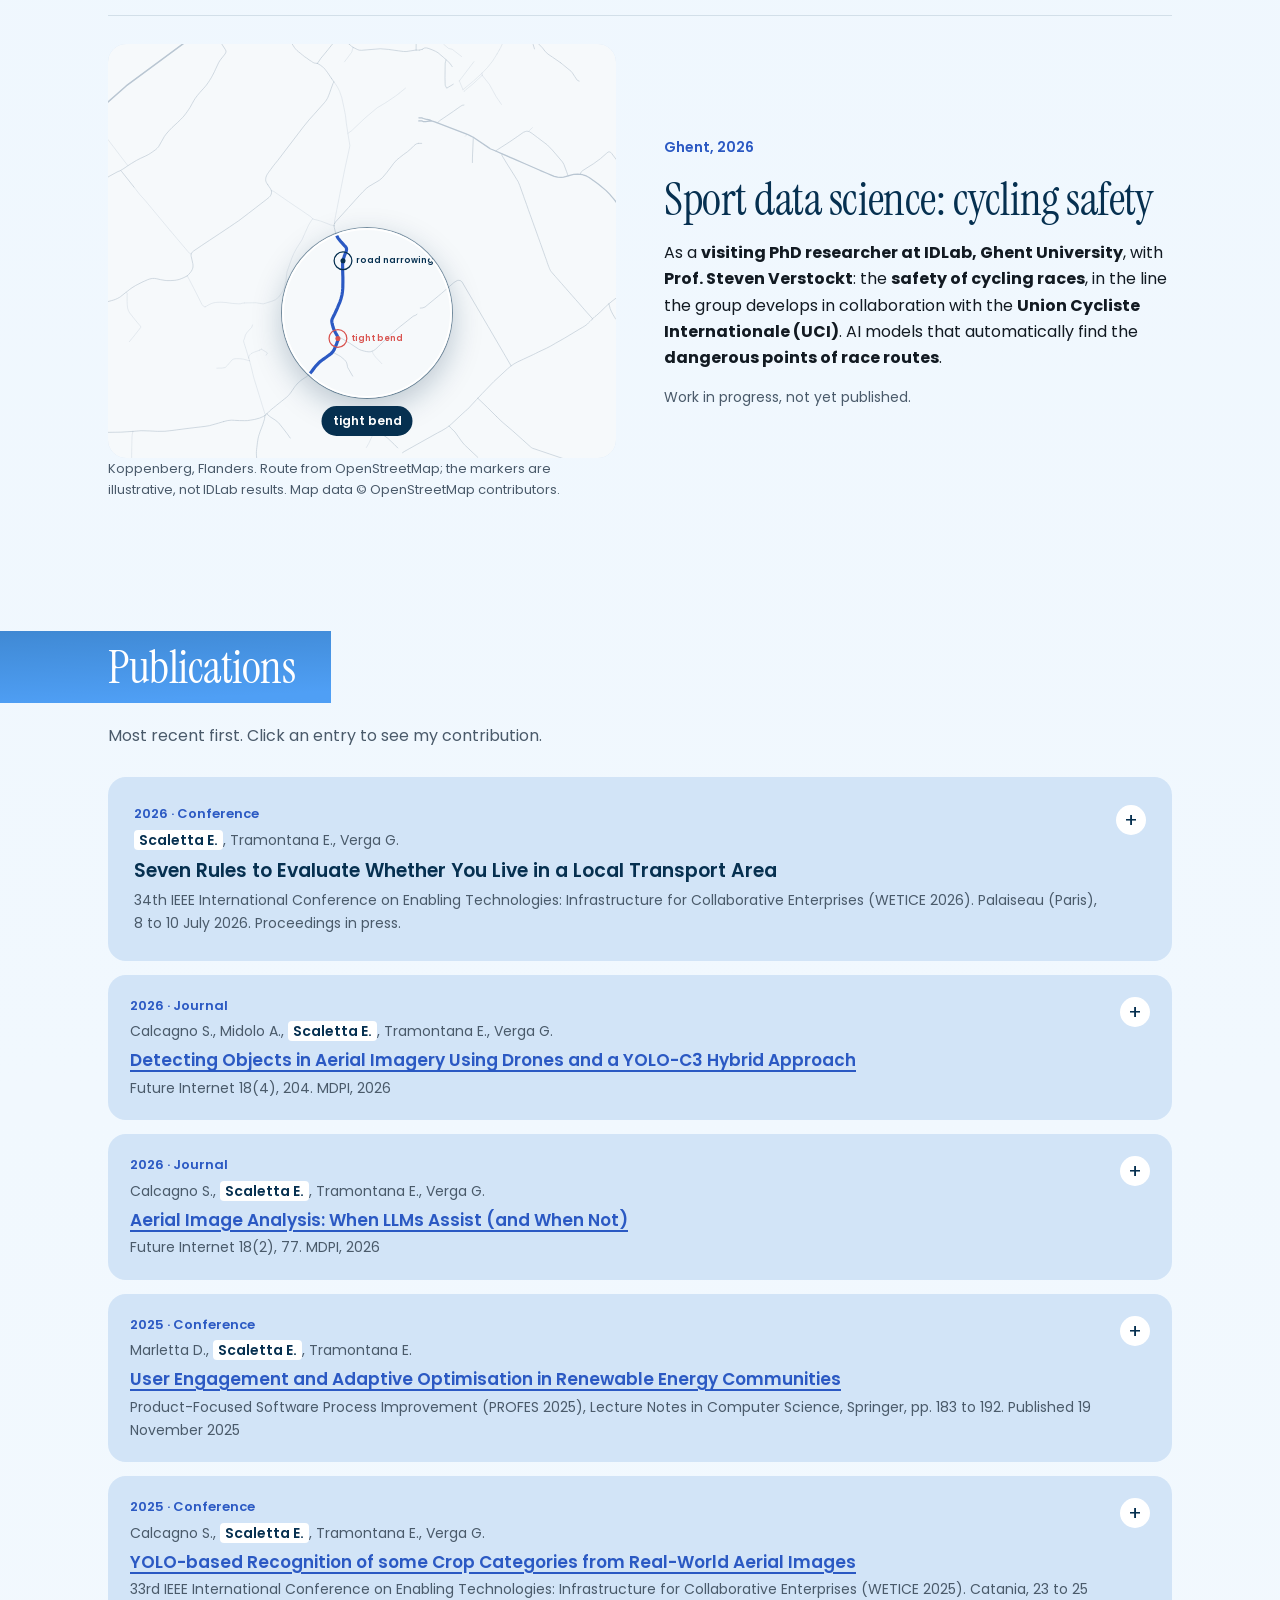
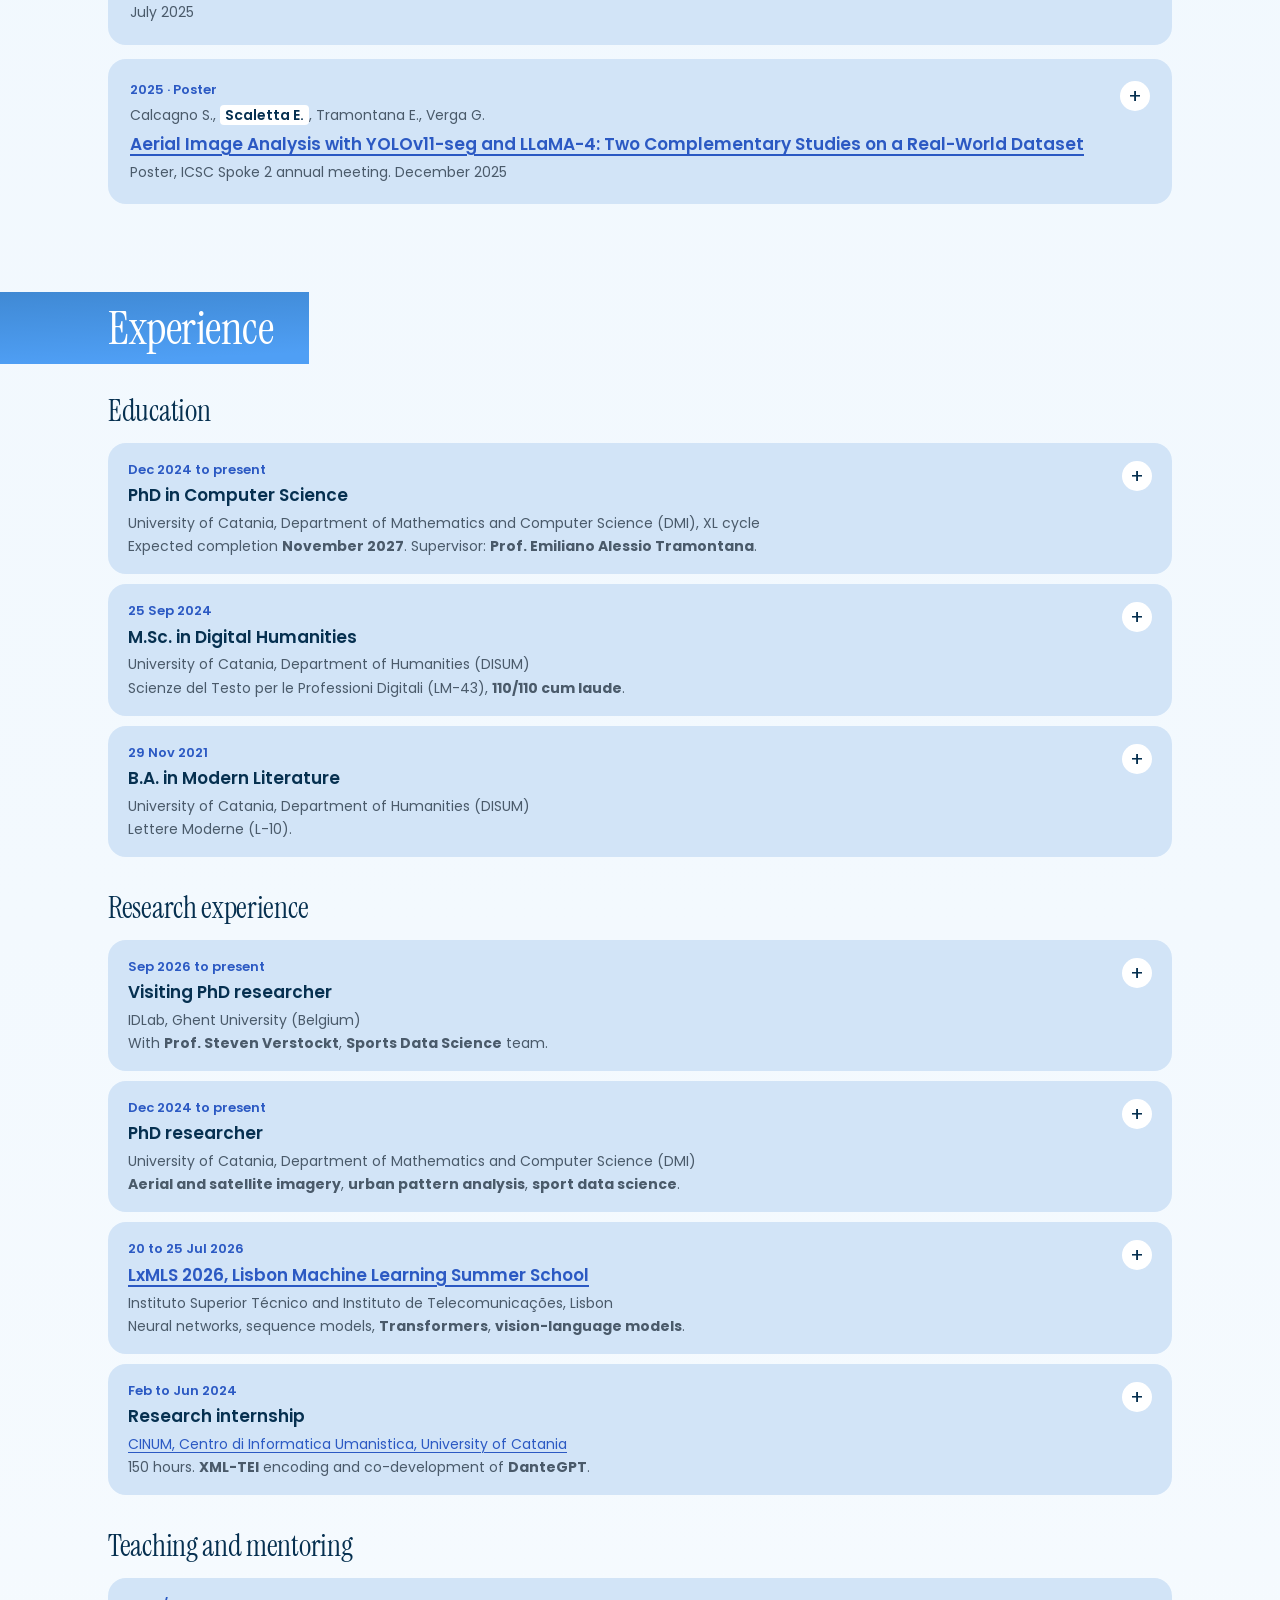
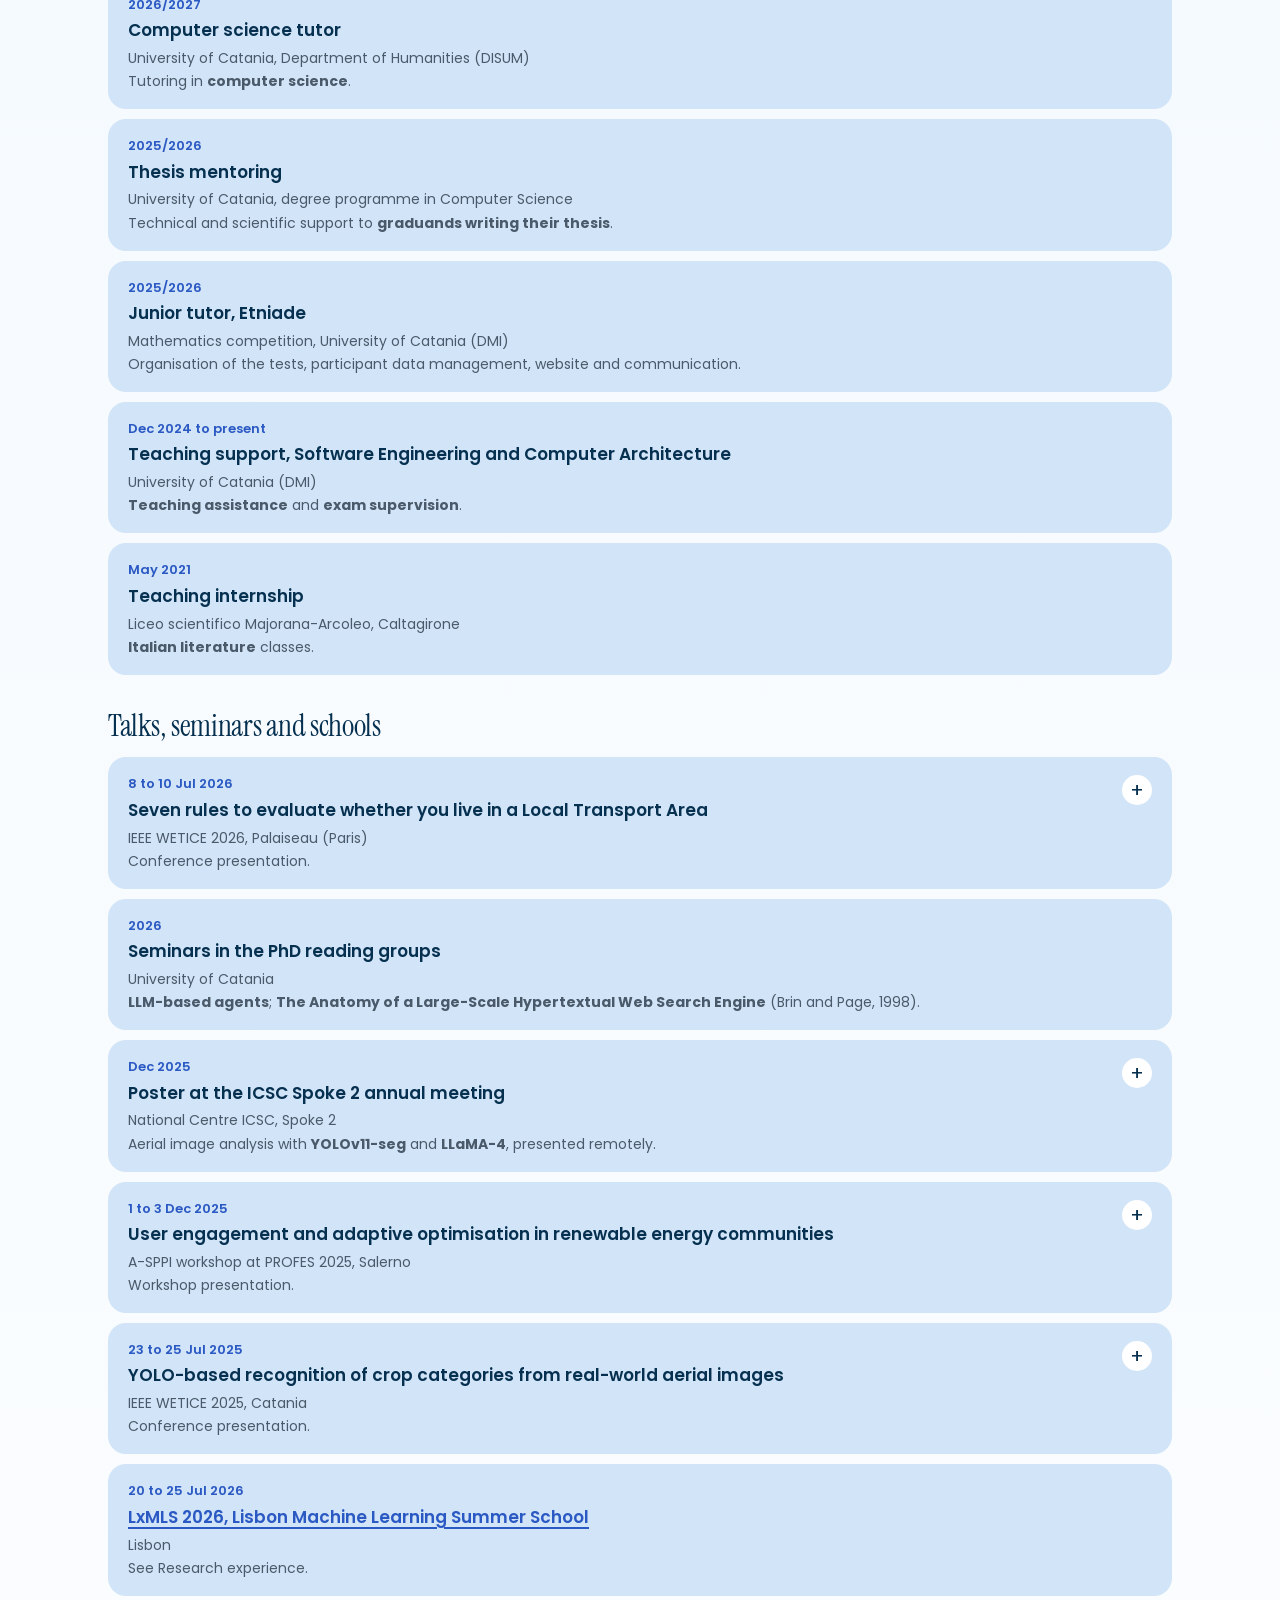
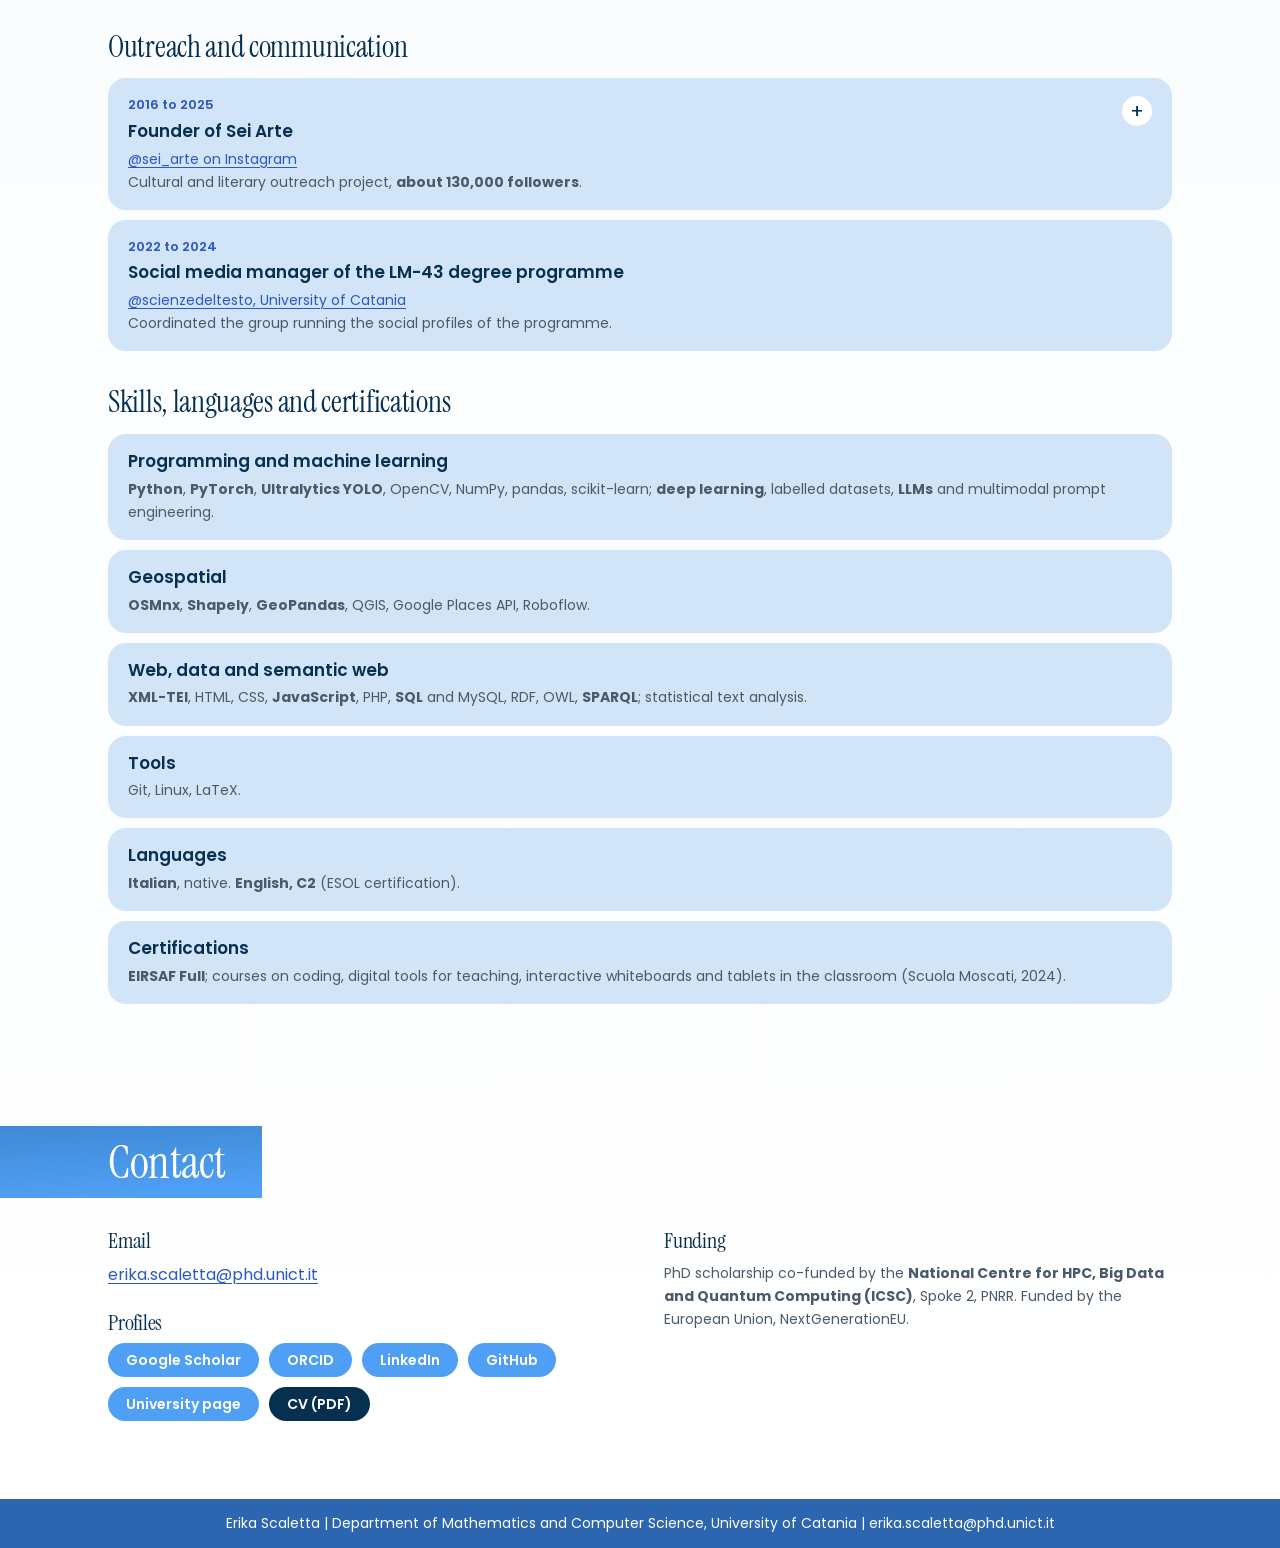
==== commit 897a8042: "Opening: two roles, three facts with icons, then the sentence Co-Authored-By: Claude Fable 5.1 <nore" ====
--- a/index.html
+++ b/index.html
@@ -45,9 +45,16 @@
         </svg>
         <div class="name-fill"></div>
       </h1>
-      <p class="role">PhD researcher in Computer Science at the University of Catania, currently visiting IDLab (Ghent University)</p>
+      <ul class="roles">
+        <li>PhD researcher in Computer Science</li>
+        <li>Founder of <a href="https://www.instagram.com/sei_arte/">Sei Arte</a></li>
+      </ul>
+      <ul class="facts">
+        <li><svg viewBox="0 0 24 24" aria-hidden="true"><path d="M12 2a7 7 0 0 0-7 7c0 5.2 7 13 7 13s7-7.8 7-13a7 7 0 0 0-7-7zm0 9.5A2.5 2.5 0 1 1 12 6.5a2.5 2.5 0 0 1 0 5z"/></svg><span>Department of Mathematics and Computer Science, University of Catania</span></li>
+        <li><svg viewBox="0 0 24 24" aria-hidden="true"><path d="M12 2a7 7 0 0 0-7 7c0 5.2 7 13 7 13s7-7.8 7-13a7 7 0 0 0-7-7zm0 9.5A2.5 2.5 0 1 1 12 6.5a2.5 2.5 0 0 1 0 5z"/></svg><span>Visiting PhD researcher at IDLab, Ghent University</span></li>
+        <li><svg viewBox="0 0 24 24" aria-hidden="true"><path d="M12 12a4.5 4.5 0 1 0 0-9 4.5 4.5 0 0 0 0 9zm0 2c-4 0-8 2-8 5v2h16v-2c0-3-4-5-8-5z"/></svg><span>Supervisor: Prof. Emiliano Alessio Tramontana</span></li>
+      </ul>
       <p class="lede">I teach machines to read places from above: <b>what grows in a field</b>, <b>how a city is built</b>, and <b>where a road becomes dangerous for cyclists</b>.</p>
-      <p class="affil"><b>Department of Mathematics and Computer Science</b>, University of Catania. Supervisor: <b>Prof. Emiliano Alessio Tramontana</b>.</p>
       <ul class="buttons">
         <li><a class="pill" href="https://scholar.google.com/citations?user=HHEmF8QAAAAJ">Google Scholar</a></li>
         <li><a class="pill" href="https://orcid.org/0009-0003-3692-6091">ORCID</a></li>
--- a/assets/css/site.css
+++ b/assets/css/site.css
@@ -82,9 +82,12 @@
 .name-svg{position:absolute;left:0;top:0;width:0;height:0;overflow:visible;font:inherit}
 .name-svg text{font-family:"Instrument Serif",Georgia,serif;font-weight:400;letter-spacing:-.01em}
 .name-fill{position:absolute;left:0;top:0;width:100%;height:100%;clip-path:url(#name-clip);background:var(--grad)}
-.role{font-size:clamp(17px,1.6vw,20px);font-weight:600;color:var(--night);margin:0 0 14px;max-width:44ch}
-.lede{font-size:clamp(17px,1.5vw,19px);color:var(--ink);max-width:52ch;margin:0 0 14px}
-.affil{font-size:15px;color:var(--muted);margin:0 0 22px}
+.roles{list-style:none;margin:0 0 14px;padding:0;font-size:clamp(17px,1.6vw,20px);font-weight:600;color:var(--night);line-height:1.5}
+.roles a{color:inherit}
+.facts{list-style:none;margin:0 0 18px;padding:0;font-size:15px;color:var(--muted);display:grid;gap:4px}
+.facts li{display:flex;align-items:flex-start;gap:8px}
+.facts svg{width:16px;height:16px;flex:none;margin-top:4px;fill:var(--band-2)}
+.lede{font-size:clamp(17px,1.5vw,19px);color:var(--ink);max-width:52ch;margin:0 0 22px}
 .buttons{display:flex;flex-wrap:wrap;gap:10px;margin:0;padding:0;list-style:none}
 
 /* ---- sections ---- */
@@ -104,6 +107,7 @@
 .line + .line{border-top:1px solid rgba(6,48,80,.12)}
 .line:nth-child(odd) .line-fig{order:-1}
 .when{font-size:14px;font-weight:600;color:var(--band-2);margin:0 0 8px}
+.line h3{font-size:clamp(32px,3.6vw,46px);margin-bottom:14px}
 .line p{margin:0 0 14px}
 .wip{font-size:14px;color:var(--muted)}
 .papers{list-style:none;margin:0;padding:0;display:grid;gap:8px;font-size:15px}
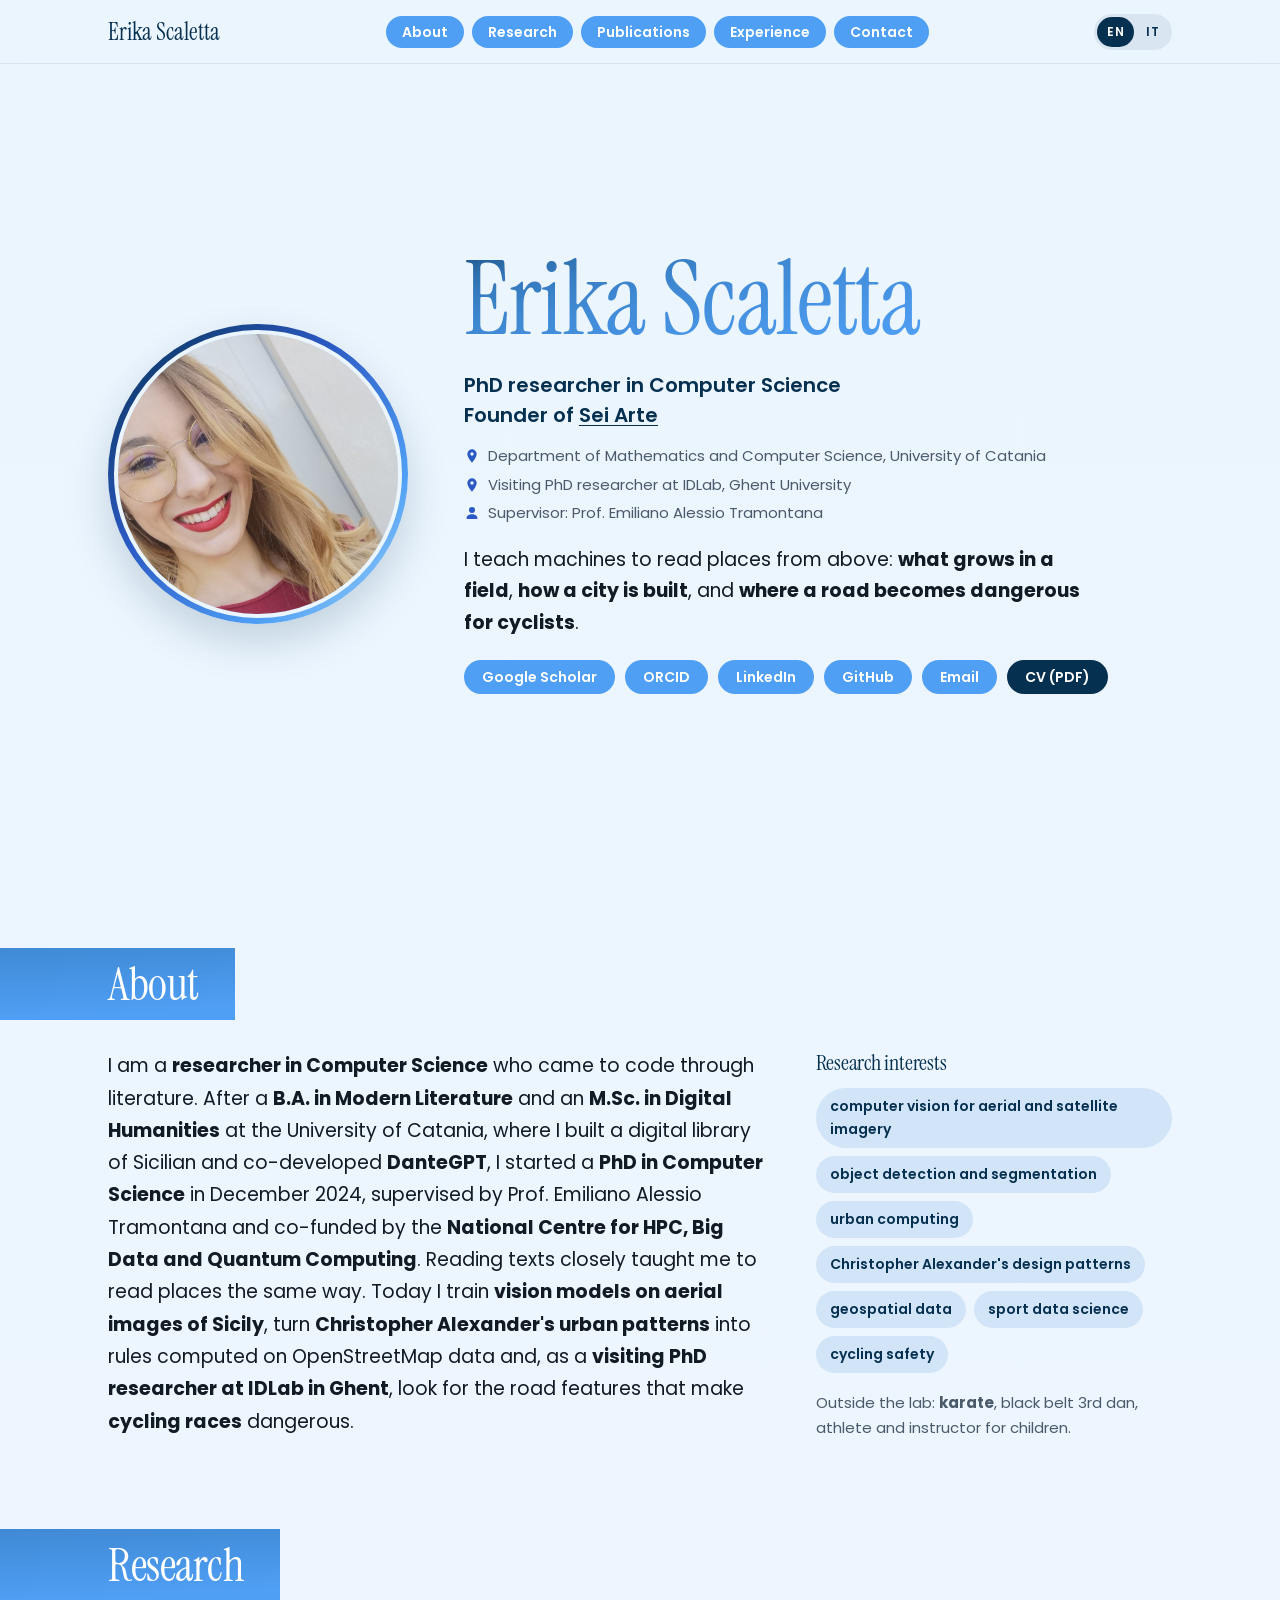
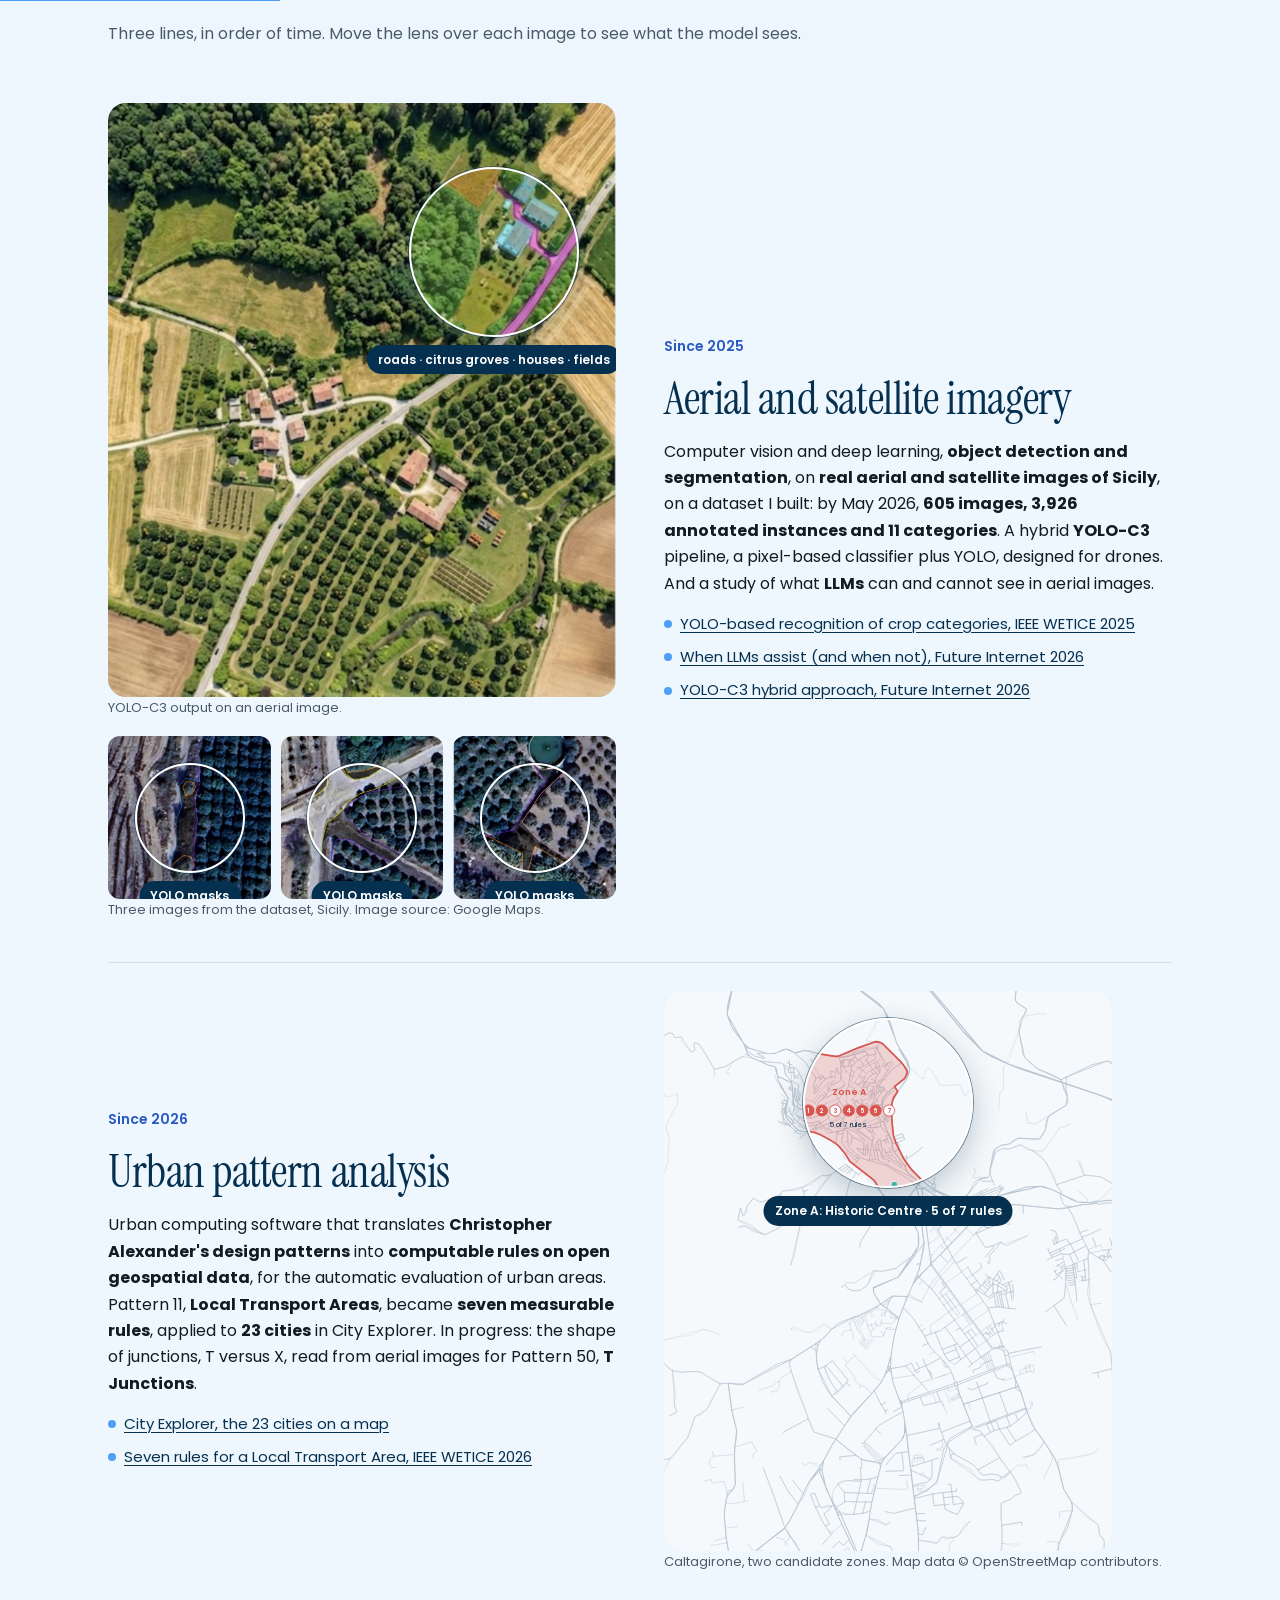
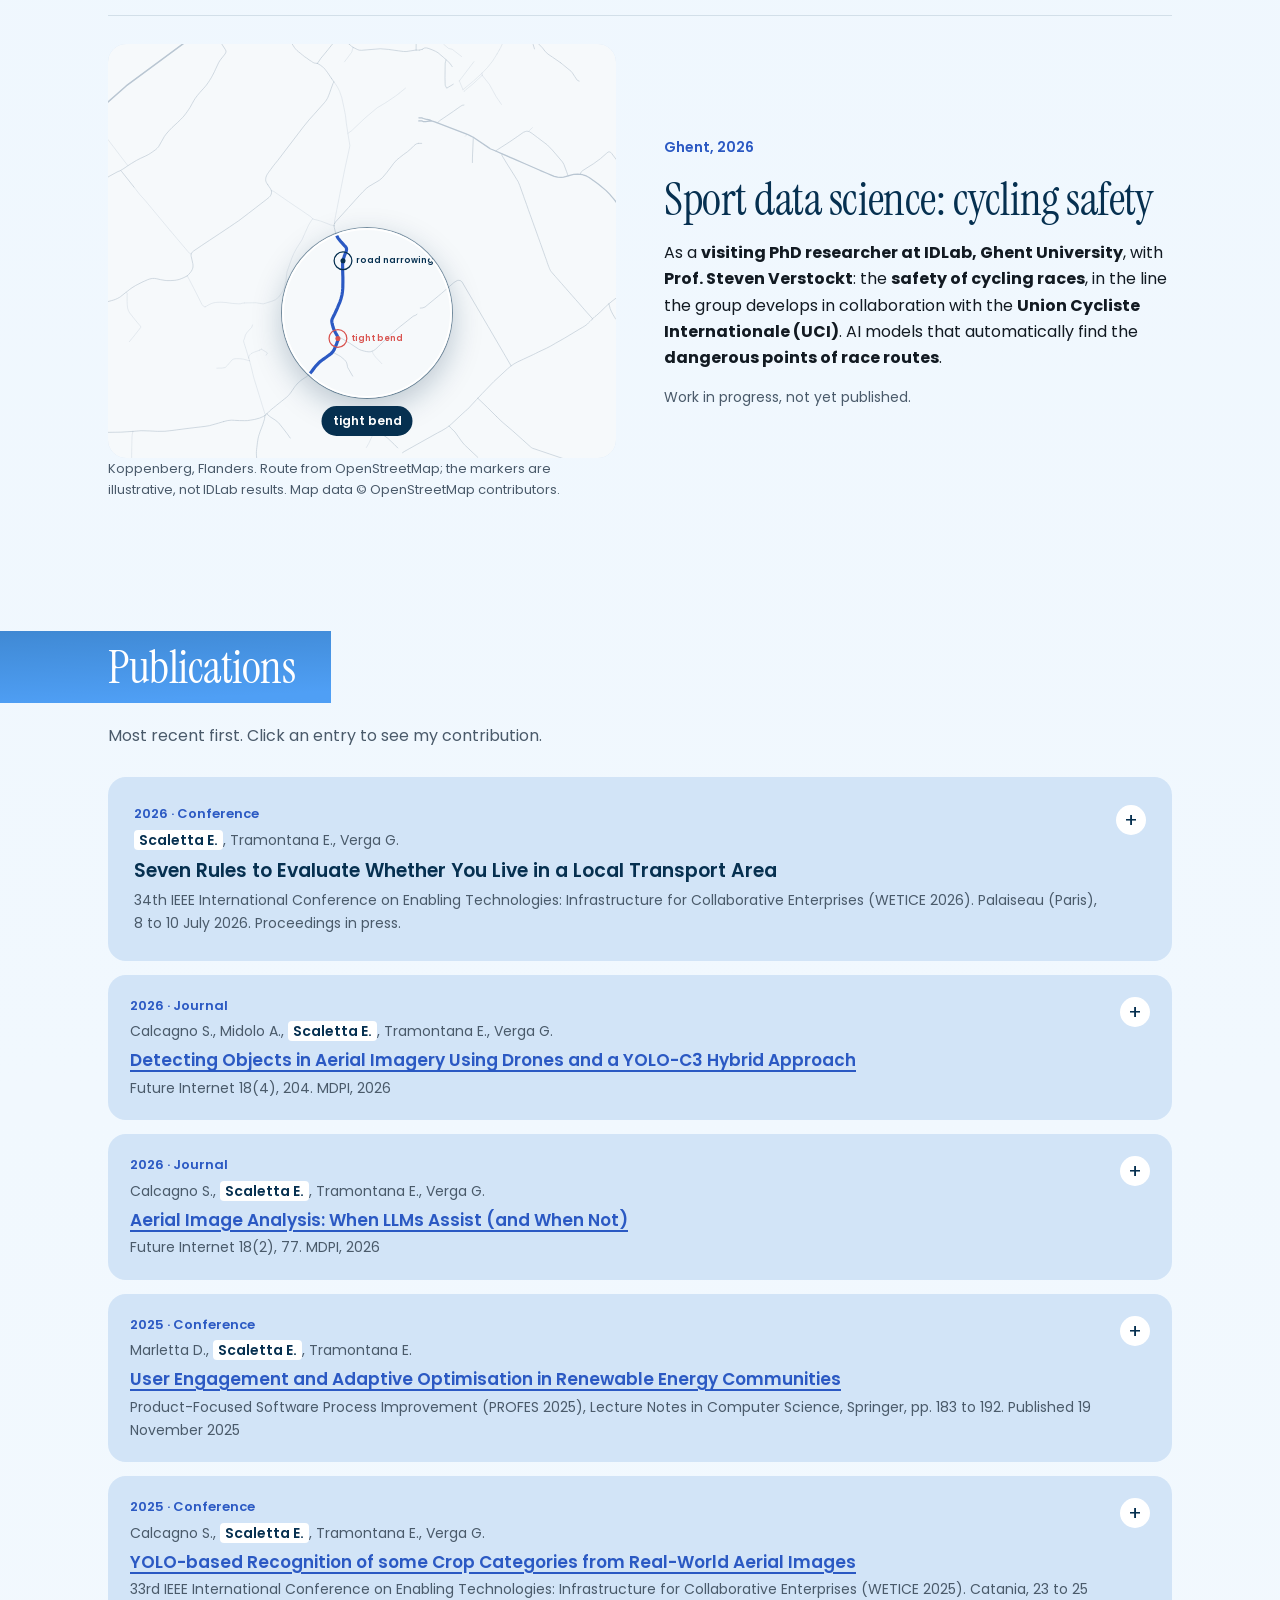
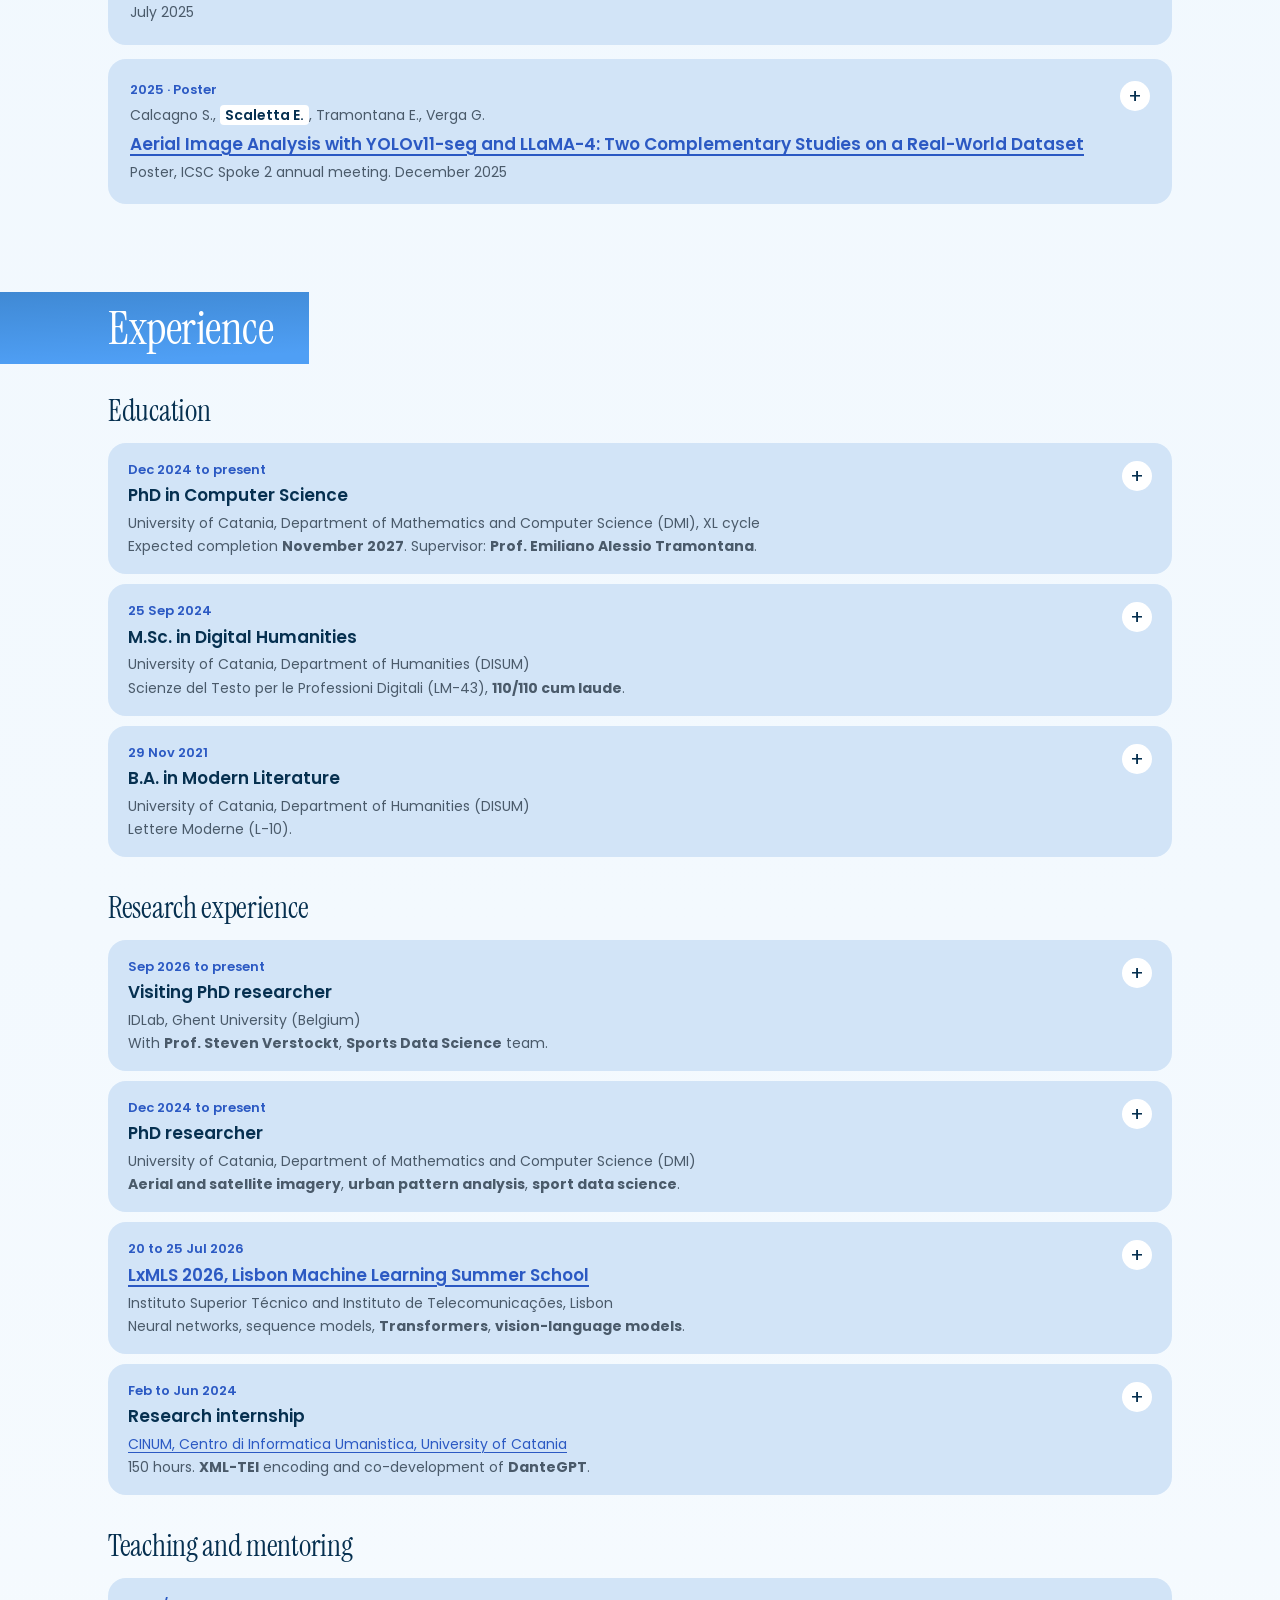
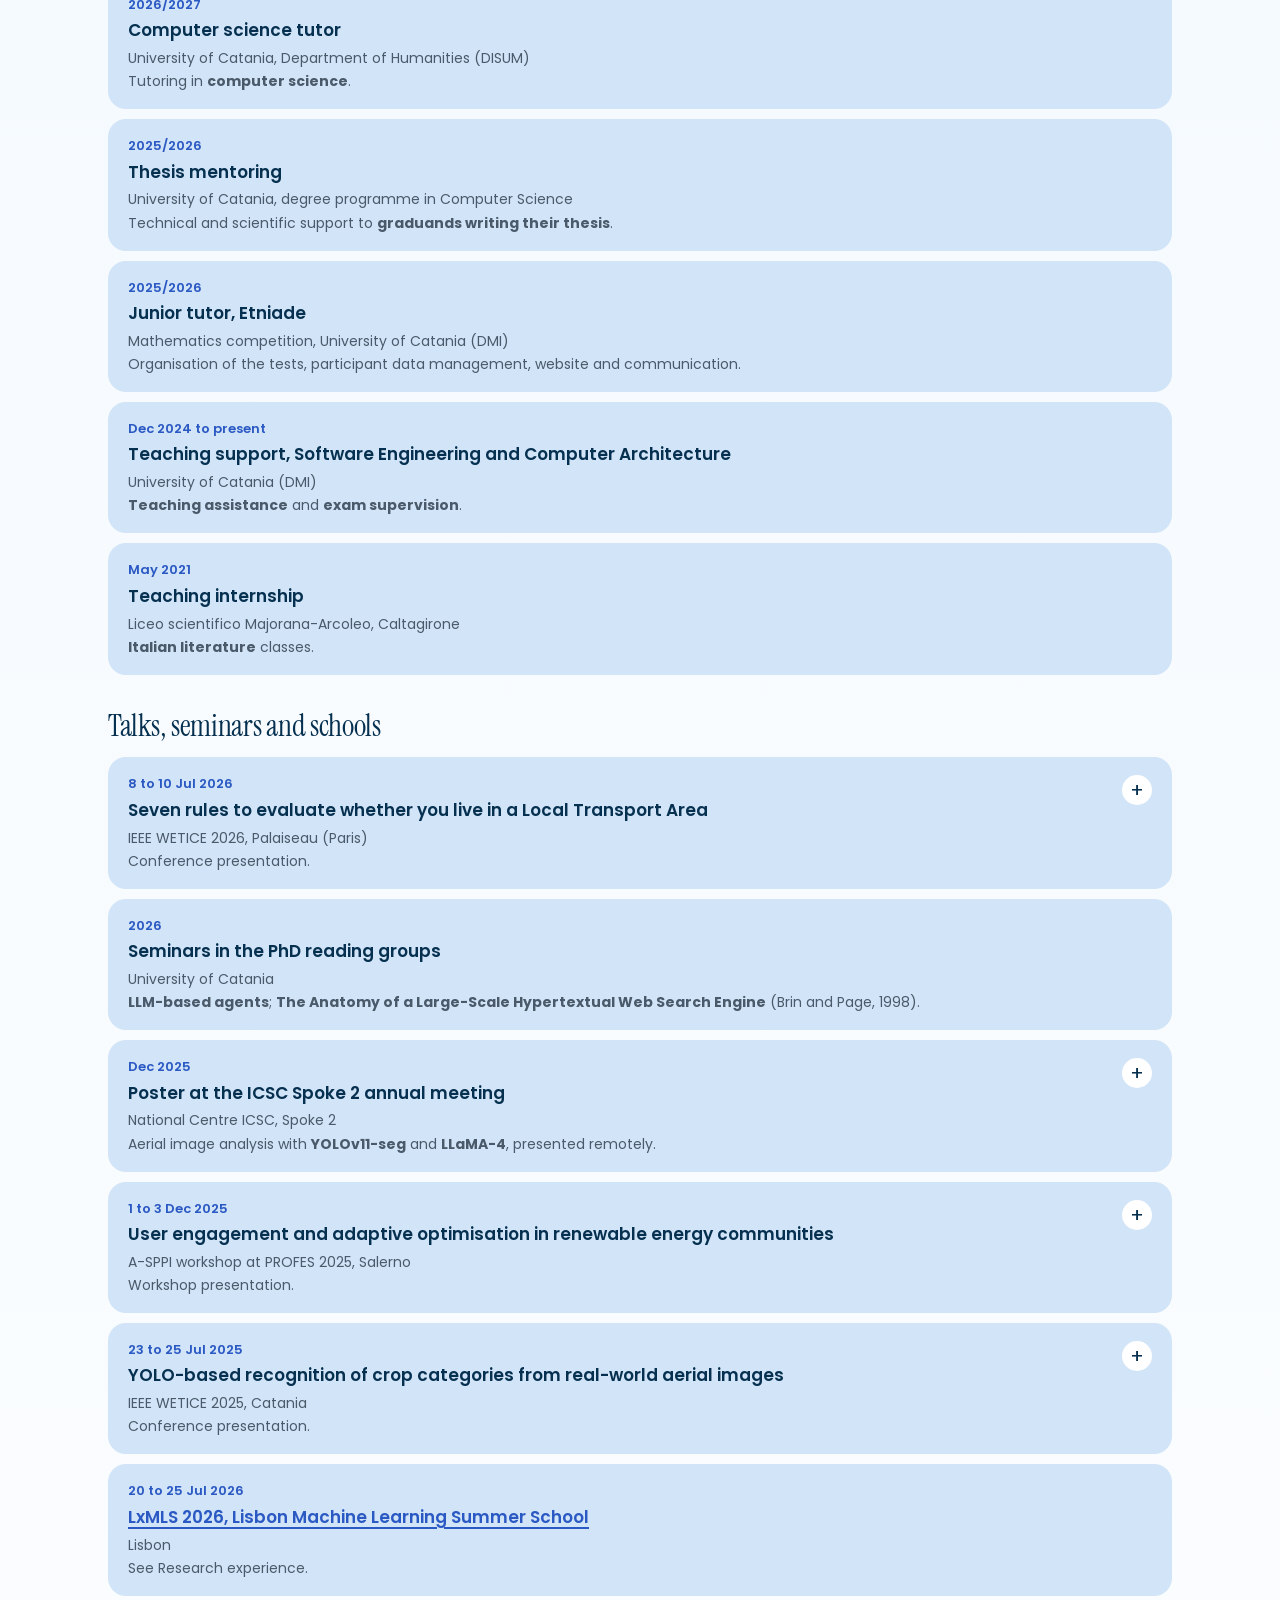
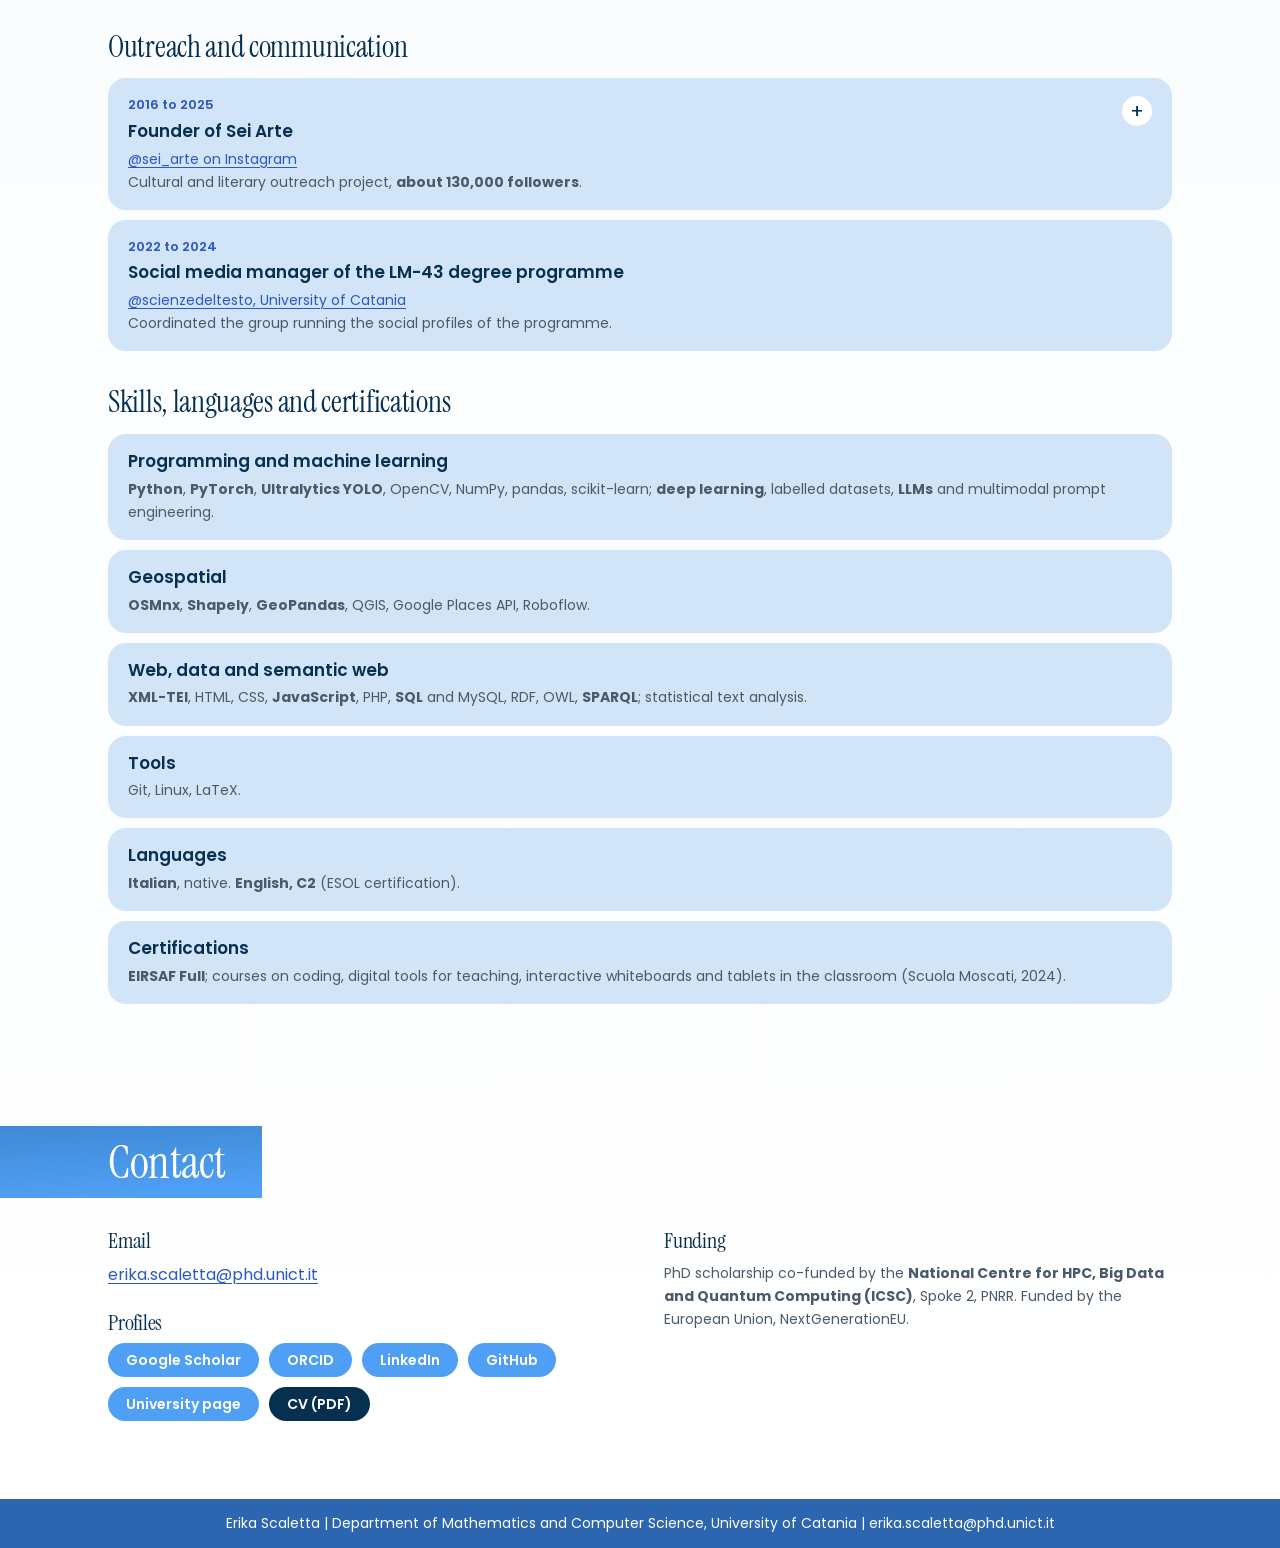
==== commit ce96214c: "Language switch: English by default, Italian on request EN | IT buttons in the fixed bar. Fixed text" ====
--- a/index.html
+++ b/index.html
@@ -18,19 +18,23 @@
 </head>
 <body>
 
-<a class="skip" href="#main">Skip to content</a>
+<a class="skip" href="#main" data-i18n="skip">Skip to content</a>
 
 <nav class="nav" aria-label="Main">
   <div class="nav-in">
     <a class="brand" href="#top">Erika Scaletta</a>
     <button class="nav-toggle" aria-expanded="false" aria-controls="nav-links" aria-label="Menu"><span></span><span></span></button>
     <ul class="nav-links" id="nav-links">
-      <li><a class="pill" href="#about">About</a></li>
-      <li><a class="pill" href="#research">Research</a></li>
-      <li><a class="pill" href="#publications">Publications</a></li>
-      <li><a class="pill" href="#experience">Experience</a></li>
-      <li><a class="pill" href="#contact">Contact</a></li>
+      <li><a class="pill" href="#about" data-i18n="nav.about">About</a></li>
+      <li><a class="pill" href="#research" data-i18n="nav.research">Research</a></li>
+      <li><a class="pill" href="#publications" data-i18n="nav.publications">Publications</a></li>
+      <li><a class="pill" href="#experience" data-i18n="nav.experience">Experience</a></li>
+      <li><a class="pill" href="#contact" data-i18n="nav.contact">Contact</a></li>
     </ul>
+    <div class="lang" role="group" aria-label="Language">
+      <button type="button" data-lang="en" aria-pressed="true" lang="en">EN</button>
+      <button type="button" data-lang="it" aria-pressed="false" lang="it">IT</button>
+    </div>
   </div>
 </nav>
 
@@ -46,15 +50,15 @@
         <div class="name-fill"></div>
       </h1>
       <ul class="roles">
-        <li>PhD researcher in Computer Science</li>
-        <li>Founder of <a href="https://www.instagram.com/sei_arte/">Sei Arte</a></li>
+        <li data-i18n="role.phd">PhD researcher in Computer Science</li>
+        <li data-i18n="role.founder">Founder of <a href="https://www.instagram.com/sei_arte/">Sei Arte</a></li>
       </ul>
       <ul class="facts">
-        <li><svg viewBox="0 0 24 24" aria-hidden="true"><path d="M12 2a7 7 0 0 0-7 7c0 5.2 7 13 7 13s7-7.8 7-13a7 7 0 0 0-7-7zm0 9.5A2.5 2.5 0 1 1 12 6.5a2.5 2.5 0 0 1 0 5z"/></svg><span>Department of Mathematics and Computer Science, University of Catania</span></li>
-        <li><svg viewBox="0 0 24 24" aria-hidden="true"><path d="M12 2a7 7 0 0 0-7 7c0 5.2 7 13 7 13s7-7.8 7-13a7 7 0 0 0-7-7zm0 9.5A2.5 2.5 0 1 1 12 6.5a2.5 2.5 0 0 1 0 5z"/></svg><span>Visiting PhD researcher at IDLab, Ghent University</span></li>
-        <li><svg viewBox="0 0 24 24" aria-hidden="true"><path d="M12 12a4.5 4.5 0 1 0 0-9 4.5 4.5 0 0 0 0 9zm0 2c-4 0-8 2-8 5v2h16v-2c0-3-4-5-8-5z"/></svg><span>Supervisor: Prof. Emiliano Alessio Tramontana</span></li>
+        <li><svg viewBox="0 0 24 24" aria-hidden="true"><path d="M12 2a7 7 0 0 0-7 7c0 5.2 7 13 7 13s7-7.8 7-13a7 7 0 0 0-7-7zm0 9.5A2.5 2.5 0 1 1 12 6.5a2.5 2.5 0 0 1 0 5z"/></svg><span data-i18n="fact.dept">Department of Mathematics and Computer Science, University of Catania</span></li>
+        <li><svg viewBox="0 0 24 24" aria-hidden="true"><path d="M12 2a7 7 0 0 0-7 7c0 5.2 7 13 7 13s7-7.8 7-13a7 7 0 0 0-7-7zm0 9.5A2.5 2.5 0 1 1 12 6.5a2.5 2.5 0 0 1 0 5z"/></svg><span data-i18n="fact.visit">Visiting PhD researcher at IDLab, Ghent University</span></li>
+        <li><svg viewBox="0 0 24 24" aria-hidden="true"><path d="M12 12a4.5 4.5 0 1 0 0-9 4.5 4.5 0 0 0 0 9zm0 2c-4 0-8 2-8 5v2h16v-2c0-3-4-5-8-5z"/></svg><span data-i18n="fact.sup">Supervisor: Prof. Emiliano Alessio Tramontana</span></li>
       </ul>
-      <p class="lede">I teach machines to read places from above: <b>what grows in a field</b>, <b>how a city is built</b>, and <b>where a road becomes dangerous for cyclists</b>.</p>
+      <p class="lede" data-i18n="lede">I teach machines to read places from above: <b>what grows in a field</b>, <b>how a city is built</b>, and <b>where a road becomes dangerous for cyclists</b>.</p>
       <ul class="buttons">
         <li><a class="pill" href="https://scholar.google.com/citations?user=HHEmF8QAAAAJ">Google Scholar</a></li>
         <li><a class="pill" href="https://orcid.org/0009-0003-3692-6091">ORCID</a></li>
@@ -71,21 +75,21 @@
 
 <section class="section" id="about" aria-labelledby="about-title">
   <div class="wrap">
-    <h2 class="band" id="about-title">About</h2>
+    <h2 class="band" id="about-title" data-i18n="about.title">About</h2>
     <div class="about-grid">
-      <p class="bio">I am a <b>researcher in Computer Science</b> who came to code through literature. After a <b>B.A. in Modern Literature</b> and an <b>M.Sc. in Digital Humanities</b> at the University of Catania, where I built a digital library of Sicilian and co-developed <b>DanteGPT</b>, I started a <b>PhD in Computer Science</b> in December 2024, supervised by Prof. Emiliano Alessio Tramontana and co-funded by the <b>National Centre for HPC, Big Data and Quantum Computing</b>. Reading texts closely taught me to read places the same way. Today I train <b>vision models on aerial images of Sicily</b>, turn <b>Christopher Alexander's urban patterns</b> into rules computed on OpenStreetMap data and, as a <b>visiting PhD researcher at IDLab in Ghent</b>, look for the road features that make <b>cycling races</b> dangerous.</p>
+      <p class="bio" data-i18n="about.bio">I am a <b>researcher in Computer Science</b> who came to code through literature. After a <b>B.A. in Modern Literature</b> and an <b>M.Sc. in Digital Humanities</b> at the University of Catania, where I built a digital library of Sicilian and co-developed <b>DanteGPT</b>, I started a <b>PhD in Computer Science</b> in December 2024, supervised by Prof. Emiliano Alessio Tramontana and co-funded by the <b>National Centre for HPC, Big Data and Quantum Computing</b>. Reading texts closely taught me to read places the same way. Today I train <b>vision models on aerial images of Sicily</b>, turn <b>Christopher Alexander's urban patterns</b> into rules computed on OpenStreetMap data and, as a <b>visiting PhD researcher at IDLab in Ghent</b>, look for the road features that make <b>cycling races</b> dangerous.</p>
       <div class="about-side">
-        <h3>Research interests</h3>
+        <h3 data-i18n="about.interests">Research interests</h3>
         <ul class="tags">
-          <li>computer vision for aerial and satellite imagery</li>
-          <li>object detection and segmentation</li>
-          <li>urban computing</li>
-          <li>Christopher Alexander's design patterns</li>
-          <li>geospatial data</li>
-          <li>sport data science</li>
-          <li>cycling safety</li>
-        </ul>
-        <p class="personal">Outside the lab: <b>karate</b>, black belt 3rd dan, athlete and instructor for children.</p>
+          <li data-i18n="tag.1">computer vision for aerial and satellite imagery</li>
+          <li data-i18n="tag.2">object detection and segmentation</li>
+          <li data-i18n="tag.3">urban computing</li>
+          <li data-i18n="tag.4">Christopher Alexander's design patterns</li>
+          <li data-i18n="tag.5">geospatial data</li>
+          <li data-i18n="tag.6">sport data science</li>
+          <li data-i18n="tag.7">cycling safety</li>
+        </ul>
+        <p class="personal" data-i18n="about.personal">Outside the lab: <b>karate</b>, black belt 3rd dan, athlete and instructor for children.</p>
       </div>
     </div>
   </div>
@@ -93,56 +97,56 @@
 
 <section class="section" id="research" aria-labelledby="research-title">
   <div class="wrap">
-    <h2 class="band" id="research-title">Research</h2>
-    <p class="intro">Three lines, in order of time. Move the lens over each image to see what the model sees.</p>
+    <h2 class="band" id="research-title" data-i18n="research.title">Research</h2>
+    <p class="intro" data-i18n="research.intro">Three lines, in order of time. Move the lens over each image to see what the model sees.</p>
 
     <article class="line">
       <div class="line-text">
-        <p class="when">Since 2025</p>
-        <h3>Aerial and satellite imagery</h3>
-        <p>Computer vision and deep learning, <b>object detection and segmentation</b>, on <b>real aerial and satellite images of Sicily</b>, on a dataset I built: by May 2026, <b>605 images, 3,926 annotated instances and 11 categories</b>. A hybrid <b>YOLO-C3</b> pipeline, a pixel-based classifier plus YOLO, designed for drones. And a study of what <b>LLMs</b> can and cannot see in aerial images.</p>
+        <p class="when" data-i18n="r1.when">Since 2025</p>
+        <h3 data-i18n="r1.title">Aerial and satellite imagery</h3>
+        <p data-i18n="r1.text">Computer vision and deep learning, <b>object detection and segmentation</b>, on <b>real aerial and satellite images of Sicily</b>, on a dataset I built: by May 2026, <b>605 images, 3,926 annotated instances and 11 categories</b>. A hybrid <b>YOLO-C3</b> pipeline, a pixel-based classifier plus YOLO, designed for drones. And a study of what <b>LLMs</b> can and cannot see in aerial images.</p>
         <ul class="papers">
-          <li><a href="#pub-yolo2025">YOLO-based recognition of crop categories, IEEE WETICE 2025</a></li>
-          <li><a href="#pub-llm2026">When LLMs assist (and when not), Future Internet 2026</a></li>
-          <li><a href="#pub-yoloc3-2026">YOLO-C3 hybrid approach, Future Internet 2026</a></li>
+          <li><a href="#pub-yolo2025" data-i18n="r1.p1">YOLO-based recognition of crop categories, IEEE WETICE 2025</a></li>
+          <li><a href="#pub-llm2026" data-i18n="r1.p2">When LLMs assist (and when not), Future Internet 2026</a></li>
+          <li><a href="#pub-yoloc3-2026" data-i18n="r1.p3">YOLO-C3 hybrid approach, Future Internet 2026</a></li>
         </ul>
       </div>
       <div class="line-fig">
-        <div class="surface wide-aerial" data-rest="0.76 0.25" tabindex="0" role="img" aria-label="Aerial image of a Sicilian countryside. Under the lens, the YOLO-C3 segmentation: roads in magenta, citrus groves in yellow, houses in blue, fields in orange." data-label="roads · citrus groves · houses · fields">
+        <div class="surface wide-aerial" data-rest="0.76 0.25" tabindex="0" role="img" aria-label="Aerial image of a Sicilian countryside. Under the lens, the YOLO-C3 segmentation: roads in magenta, citrus groves in yellow, houses in blue, fields in orange." data-label="roads · citrus groves · houses · fields" data-label-it="strade · agrumeti · case · campi">
           <img class="layer base" src="assets/img/sicily-orig.jpg" alt="" width="690" height="806">
           <img class="layer reveal" src="assets/img/sicily-seg.jpg" alt="" width="690" height="806">
           <div class="ring"><span class="tag">roads · citrus groves · houses · fields</span></div>
         </div>
-        <p class="caption">YOLO-C3 output on an aerial image.</p>
+        <p class="caption" data-i18n="r1.cap1">YOLO-C3 output on an aerial image.</p>
         <div class="trio">
-          <div class="surface square" tabindex="0" role="img" aria-label="Aerial image of a field edge and an orchard in Sicily. Under the lens, the instance outlines predicted by YOLO." data-label="YOLO masks">
+          <div class="surface square" tabindex="0" role="img" aria-label="Aerial image of a field edge and an orchard in Sicily. Under the lens, the instance outlines predicted by YOLO." data-label="YOLO masks" data-label-it="maschere YOLO">
             <img class="layer base" src="assets/img/pair1-orig.jpg" alt="" width="475" height="473" loading="lazy">
             <img class="layer reveal" src="assets/img/pair1-seg.jpg" alt="" width="475" height="473" loading="lazy">
             <div class="ring"><span class="tag">YOLO masks</span></div>
           </div>
-          <div class="surface square" tabindex="0" role="img" aria-label="Aerial image of orchards and a dirt road in Sicily. Under the lens, the instance outlines predicted by YOLO." data-label="YOLO masks">
+          <div class="surface square" tabindex="0" role="img" aria-label="Aerial image of orchards and a dirt road in Sicily. Under the lens, the instance outlines predicted by YOLO." data-label="YOLO masks" data-label-it="maschere YOLO">
             <img class="layer base" src="assets/img/pair2-orig.jpg" alt="" width="476" height="473" loading="lazy">
             <img class="layer reveal" src="assets/img/pair2-seg.jpg" alt="" width="476" height="473" loading="lazy">
             <div class="ring"><span class="tag">YOLO masks</span></div>
           </div>
-          <div class="surface square" tabindex="0" role="img" aria-label="Aerial image of an orchard with a water tank in Sicily. Under the lens, the instance outlines predicted by YOLO." data-label="YOLO masks">
+          <div class="surface square" tabindex="0" role="img" aria-label="Aerial image of an orchard with a water tank in Sicily. Under the lens, the instance outlines predicted by YOLO." data-label="YOLO masks" data-label-it="maschere YOLO">
             <img class="layer base" src="assets/img/pair3-orig.jpg" alt="" width="475" height="473" loading="lazy">
             <img class="layer reveal" src="assets/img/pair3-seg.jpg" alt="" width="475" height="473" loading="lazy">
             <div class="ring"><span class="tag">YOLO masks</span></div>
           </div>
         </div>
-        <p class="caption">Three images from the dataset, Sicily. Image source: Google Maps.</p>
+        <p class="caption" data-i18n="r1.cap2">Three images from the dataset, Sicily. Image source: Google Maps.</p>
       </div>
     </article>
 
     <article class="line">
       <div class="line-text">
-        <p class="when">Since 2026</p>
-        <h3>Urban pattern analysis</h3>
-        <p>Urban computing software that translates <b>Christopher Alexander's design patterns</b> into <b>computable rules on open geospatial data</b>, for the automatic evaluation of urban areas. Pattern 11, <b>Local Transport Areas</b>, became <b>seven measurable rules</b>, applied to <b>23 cities</b> in City Explorer. In progress: the shape of junctions, T versus X, read from aerial images for Pattern 50, <b>T Junctions</b>.</p>
+        <p class="when" data-i18n="r2.when">Since 2026</p>
+        <h3 data-i18n="r2.title">Urban pattern analysis</h3>
+        <p data-i18n="r2.text">Urban computing software that translates <b>Christopher Alexander's design patterns</b> into <b>computable rules on open geospatial data</b>, for the automatic evaluation of urban areas. Pattern 11, <b>Local Transport Areas</b>, became <b>seven measurable rules</b>, applied to <b>23 cities</b> in City Explorer. In progress: the shape of junctions, T versus X, read from aerial images for Pattern 50, <b>T Junctions</b>.</p>
         <ul class="papers">
-          <li><a href="https://erikascalettaphd.github.io/design_pattern_map/">City Explorer, the 23 cities on a map</a></li>
-          <li><a href="#pub-lta2026">Seven rules for a Local Transport Area, IEEE WETICE 2026</a></li>
+          <li><a href="https://erikascalettaphd.github.io/design_pattern_map/" data-i18n="r2.p1">City Explorer, the 23 cities on a map</a></li>
+          <li><a href="#pub-lta2026" data-i18n="r2.p2">Seven rules for a Local Transport Area, IEEE WETICE 2026</a></li>
         </ul>
       </div>
       <div class="line-fig">
@@ -151,24 +155,24 @@
           <svg class="layer reveal ov" viewBox="0 0 800 1155" preserveAspectRatio="xMidYMid slice" aria-hidden="true"></svg>
           <div class="ring"><span class="tag">Local Transport Areas</span></div>
         </div>
-        <p class="caption">Caltagirone, two candidate zones. Map data © OpenStreetMap contributors.</p>
+        <p class="caption" data-i18n="r2.cap">Caltagirone, two candidate zones. Map data © OpenStreetMap contributors.</p>
       </div>
     </article>
 
     <article class="line">
       <div class="line-text">
-        <p class="when">Ghent, 2026</p>
-        <h3>Sport data science: cycling safety</h3>
-        <p>As a <b>visiting PhD researcher at IDLab, Ghent University</b>, with <b>Prof. Steven Verstockt</b>: the <b>safety of cycling races</b>, in the line the group develops in collaboration with the <b>Union Cycliste Internationale (UCI)</b>. AI models that automatically find the <b>dangerous points of race routes</b>.</p>
-        <p class="wip">Work in progress, not yet published.</p>
+        <p class="when" data-i18n="r3.when">Ghent, 2026</p>
+        <h3 data-i18n="r3.title">Sport data science: cycling safety</h3>
+        <p data-i18n="r3.text">As a <b>visiting PhD researcher at IDLab, Ghent University</b>, with <b>Prof. Steven Verstockt</b>: the <b>safety of cycling races</b>, in the line the group develops in collaboration with the <b>Union Cycliste Internationale (UCI)</b>. AI models that automatically find the <b>dangerous points of race routes</b>.</p>
+        <p class="wip" data-i18n="r3.wip">Work in progress, not yet published.</p>
       </div>
       <div class="line-fig">
-        <div class="surface route wide" data-route="markers" data-rest="0.51 0.65" tabindex="0" role="img" aria-label="Road map around the Koppenberg climb in Flanders. Under the lens, the race route and illustrative critical points." data-label="race route · critical points">
+        <div class="surface route wide" data-route="markers" data-rest="0.51 0.65" tabindex="0" role="img" aria-label="Road map around the Koppenberg climb in Flanders. Under the lens, the race route and illustrative critical points." data-label="race route · critical points" data-label-it="percorso di gara · punti critici">
           <img class="layer base" src="assets/img/flanders-roads.svg" alt="" width="800" height="652">
           <svg class="layer reveal ov" viewBox="0 0 800 652" preserveAspectRatio="xMidYMid slice" aria-hidden="true"></svg>
           <div class="ring"><span class="tag">race route · critical points</span></div>
         </div>
-        <p class="caption">Koppenberg, Flanders. Route from OpenStreetMap; the markers are illustrative, not IDLab results. Map data © OpenStreetMap contributors.</p>
+        <p class="caption" data-i18n="r3.cap">Koppenberg, Flanders. Route from OpenStreetMap; the markers are illustrative, not IDLab results. Map data © OpenStreetMap contributors.</p>
       </div>
     </article>
   </div>
@@ -176,15 +180,15 @@
 
 <section class="section" id="publications" aria-labelledby="pub-title">
   <div class="wrap">
-    <h2 class="band" id="pub-title">Publications</h2>
-    <p class="intro">Most recent first. Click an entry to see my contribution.</p>
+    <h2 class="band" id="pub-title" data-i18n="pub.title">Publications</h2>
+    <p class="intro" data-i18n="pub.intro">Most recent first. Click an entry to see my contribution.</p>
     <ol class="cards" id="pub-list"></ol>
   </div>
 </section>
 
 <section class="section" id="experience" aria-labelledby="exp-title">
   <div class="wrap">
-    <h2 class="band" id="exp-title">Experience</h2>
+    <h2 class="band" id="exp-title" data-i18n="exp.title">Experience</h2>
     <div id="exp-list"></div>
   </div>
 </section>
@@ -193,35 +197,36 @@
 
 <section class="section" id="contact" aria-labelledby="contact-title">
   <div class="wrap">
-    <h2 class="band" id="contact-title">Contact</h2>
+    <h2 class="band" id="contact-title" data-i18n="contact.title">Contact</h2>
     <div class="contact-grid">
       <div>
-        <h3>Email</h3>
+        <h3 data-i18n="contact.email">Email</h3>
         <p><a href="mailto:erika.scaletta@phd.unict.it">erika.scaletta@phd.unict.it</a></p>
-        <h3>Profiles</h3>
+        <h3 data-i18n="contact.profiles">Profiles</h3>
         <ul class="buttons">
           <li><a class="pill" href="https://scholar.google.com/citations?user=HHEmF8QAAAAJ">Google Scholar</a></li>
           <li><a class="pill" href="https://orcid.org/0009-0003-3692-6091">ORCID</a></li>
           <li><a class="pill" href="https://www.linkedin.com/in/erika-scaletta-21712b161/">LinkedIn</a></li>
           <li><a class="pill" href="https://github.com/erikascalettaphd">GitHub</a></li>
-          <li><a class="pill" href="https://web.dmi.unict.it/dottorandi/erika.scaletta">University page</a></li>
+          <li><a class="pill" href="https://web.dmi.unict.it/dottorandi/erika.scaletta" data-i18n="contact.unipage">University page</a></li>
           <li><a class="pill pill-dark" href="cv/Erika-Scaletta-CV.pdf">CV (PDF)</a></li>
         </ul>
       </div>
       <div class="small">
-        <h3>Funding</h3>
-        <p>PhD scholarship co-funded by the <b>National Centre for HPC, Big Data and Quantum Computing (ICSC)</b>, Spoke 2, PNRR. Funded by the European Union, NextGenerationEU.</p>
-      </div>
-    </div>
-  </div>
-</section>
-
-<footer class="bar">Erika Scaletta | Department of Mathematics and Computer Science, University of Catania | erika.scaletta@phd.unict.it</footer>
+        <h3 data-i18n="contact.funding">Funding</h3>
+        <p data-i18n="contact.fundtext">PhD scholarship co-funded by the <b>National Centre for HPC, Big Data and Quantum Computing (ICSC)</b>, Spoke 2, PNRR. Funded by the European Union, NextGenerationEU.</p>
+      </div>
+    </div>
+  </div>
+</section>
+
+<footer class="bar" data-i18n="bar">Erika Scaletta | Department of Mathematics and Computer Science, University of Catania | erika.scaletta@phd.unict.it</footer>
 
 <script src="assets/data/caltagirone-lta.js"></script>
 <script src="assets/data/flanders-route.js"></script>
 <script src="assets/data/publications.js"></script>
 <script src="assets/data/experience.js"></script>
+<script src="assets/data/i18n.js"></script>
 <script src="assets/js/site.js"></script>
 </body>
 </html>
--- a/assets/css/site.css
+++ b/assets/css/site.css
@@ -65,6 +65,10 @@
 .nav-links{list-style:none;margin:0;padding:0;display:flex;align-items:center;gap:8px}
 .nav-links .pill{padding:9px 16px}
 .nav-links .pill.current{background:var(--band-2)}
+.lang{display:flex;gap:2px;background:rgba(6,48,80,.08);border-radius:999px;padding:3px;flex:none}
+.lang button{font-family:inherit;font-weight:600;font-size:12px;letter-spacing:.04em;color:var(--night);background:transparent;border:0;border-radius:999px;padding:6px 10px;cursor:pointer;transition:background .15s,color .15s}
+.lang button:hover{background:rgba(6,48,80,.1)}
+.lang button[aria-pressed="true"]{background:var(--night);color:#fff}
 .nav-toggle{display:none;width:44px;height:44px;border:0;background:transparent;border-radius:999px;position:relative;cursor:pointer}
 .nav-toggle span{position:absolute;left:12px;right:12px;height:2px;background:var(--night);transition:transform .2s,top .2s}
 .nav-toggle span:first-child{top:17px}.nav-toggle span:last-child{top:25px}
@@ -193,6 +197,8 @@
 @media (max-width:900px){
   .wrap,.nav-in{padding:0 16px}
   .nav-toggle{display:block}
+  .nav-in{gap:10px}
+  .lang{margin-left:auto}
   .nav-links{position:absolute;left:0;right:0;top:var(--nav-h);flex-direction:column;align-items:stretch;gap:6px;padding:12px 16px 16px;background:var(--nav-bg);border-bottom:1px solid rgba(6,48,80,.08);display:none}
   .nav-links.open{display:flex}
   .nav-links .pill{justify-content:center}
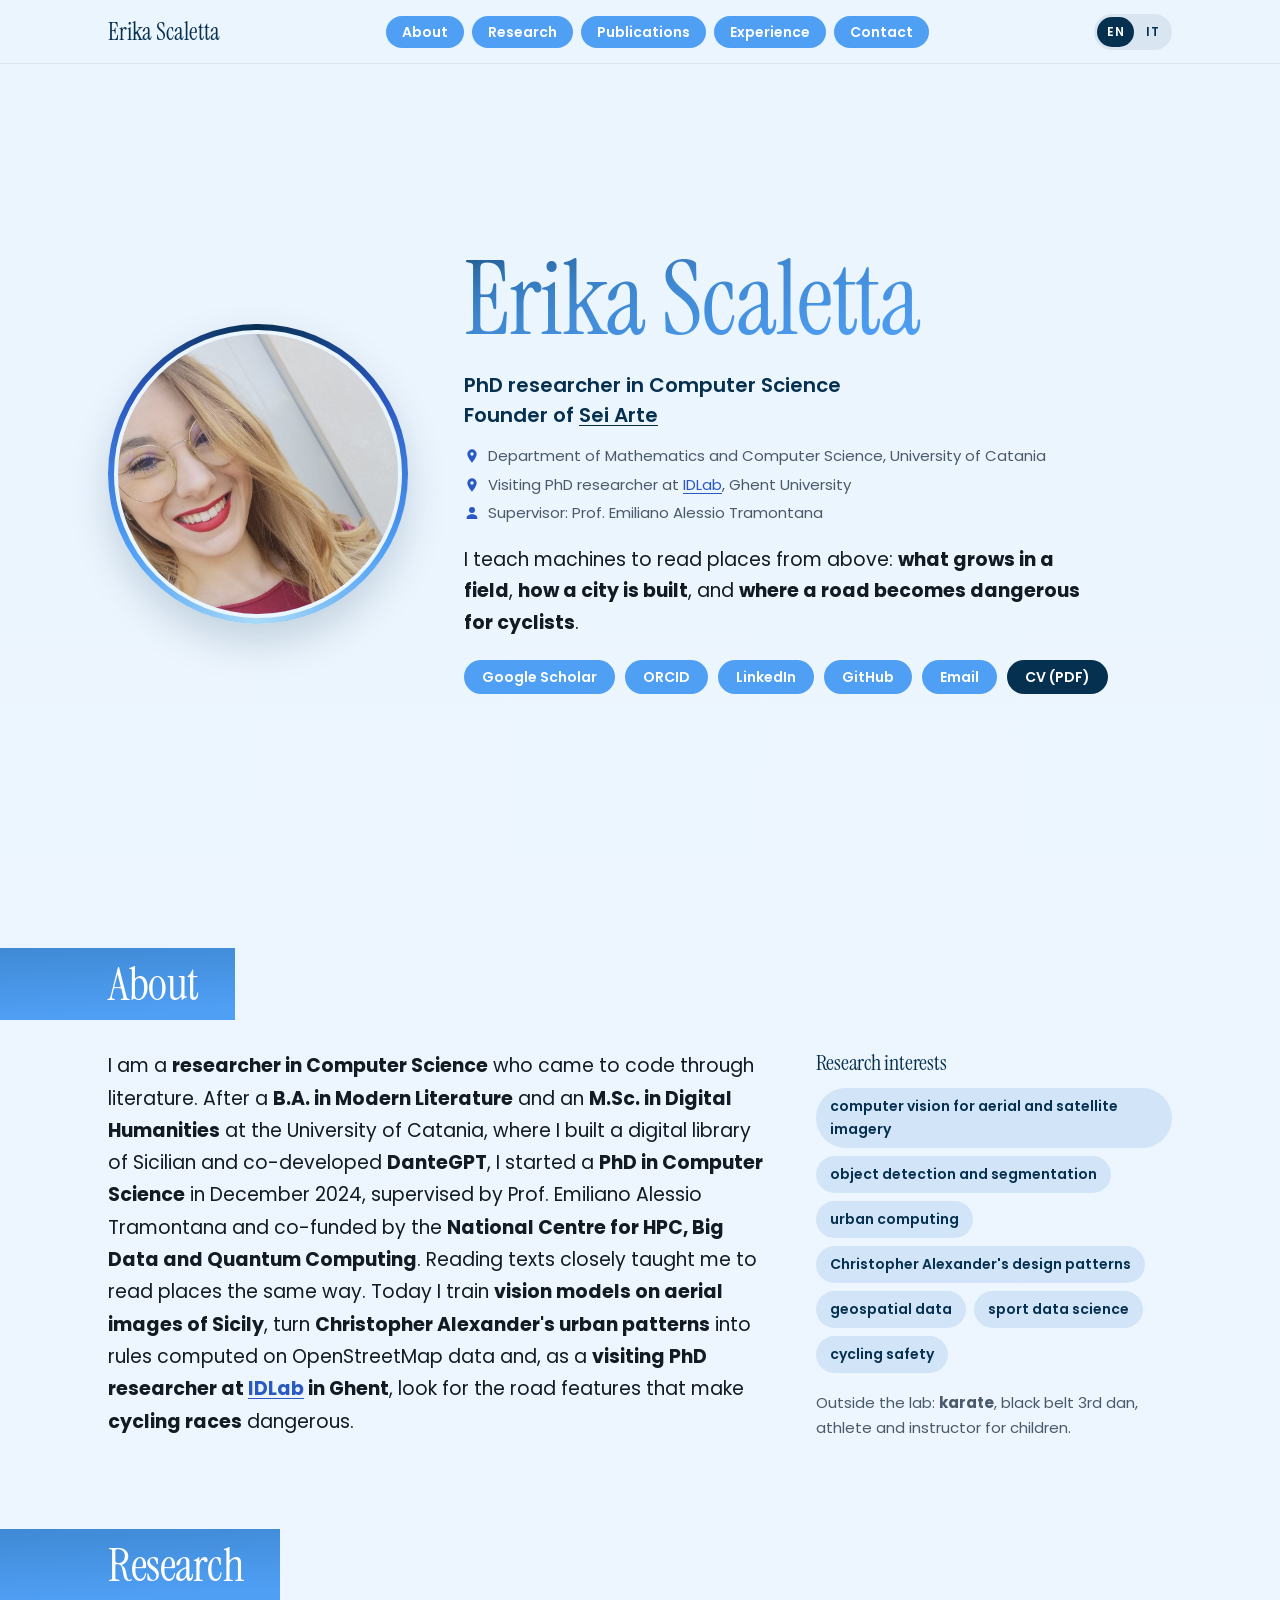
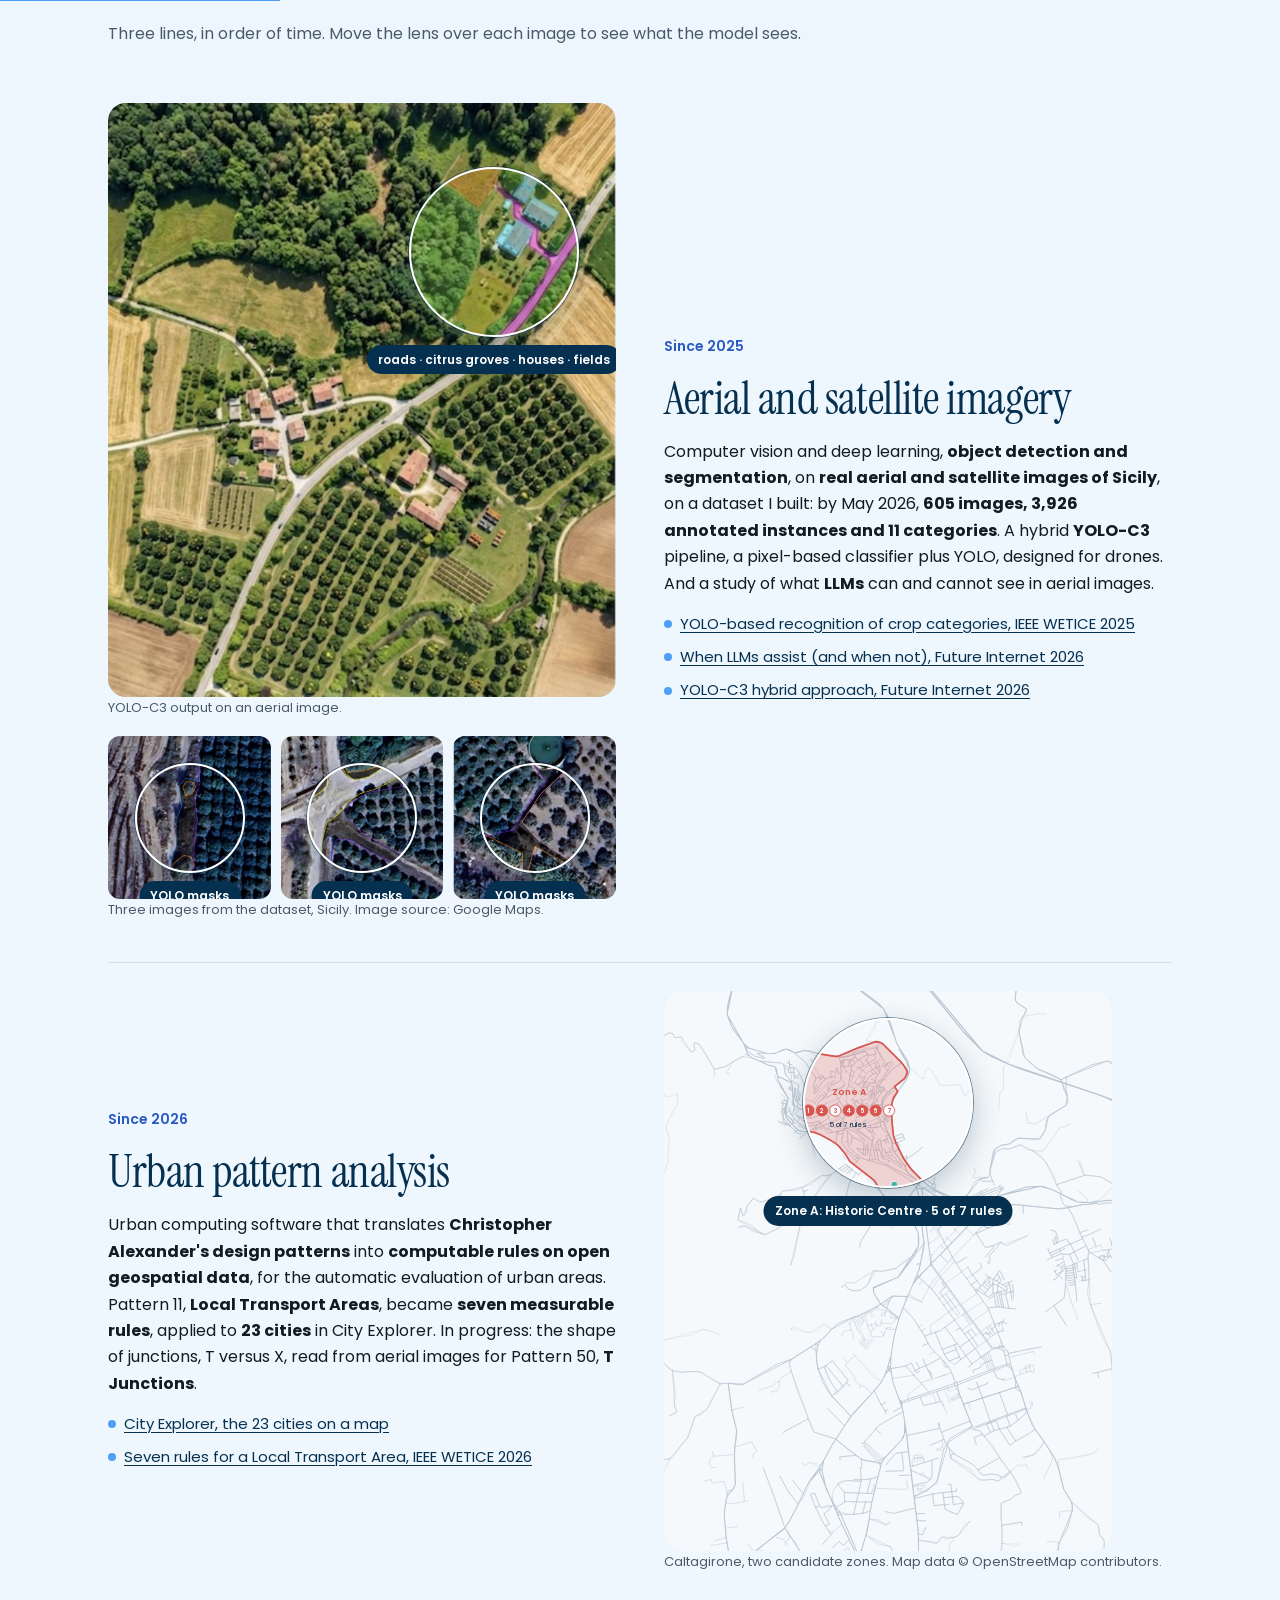
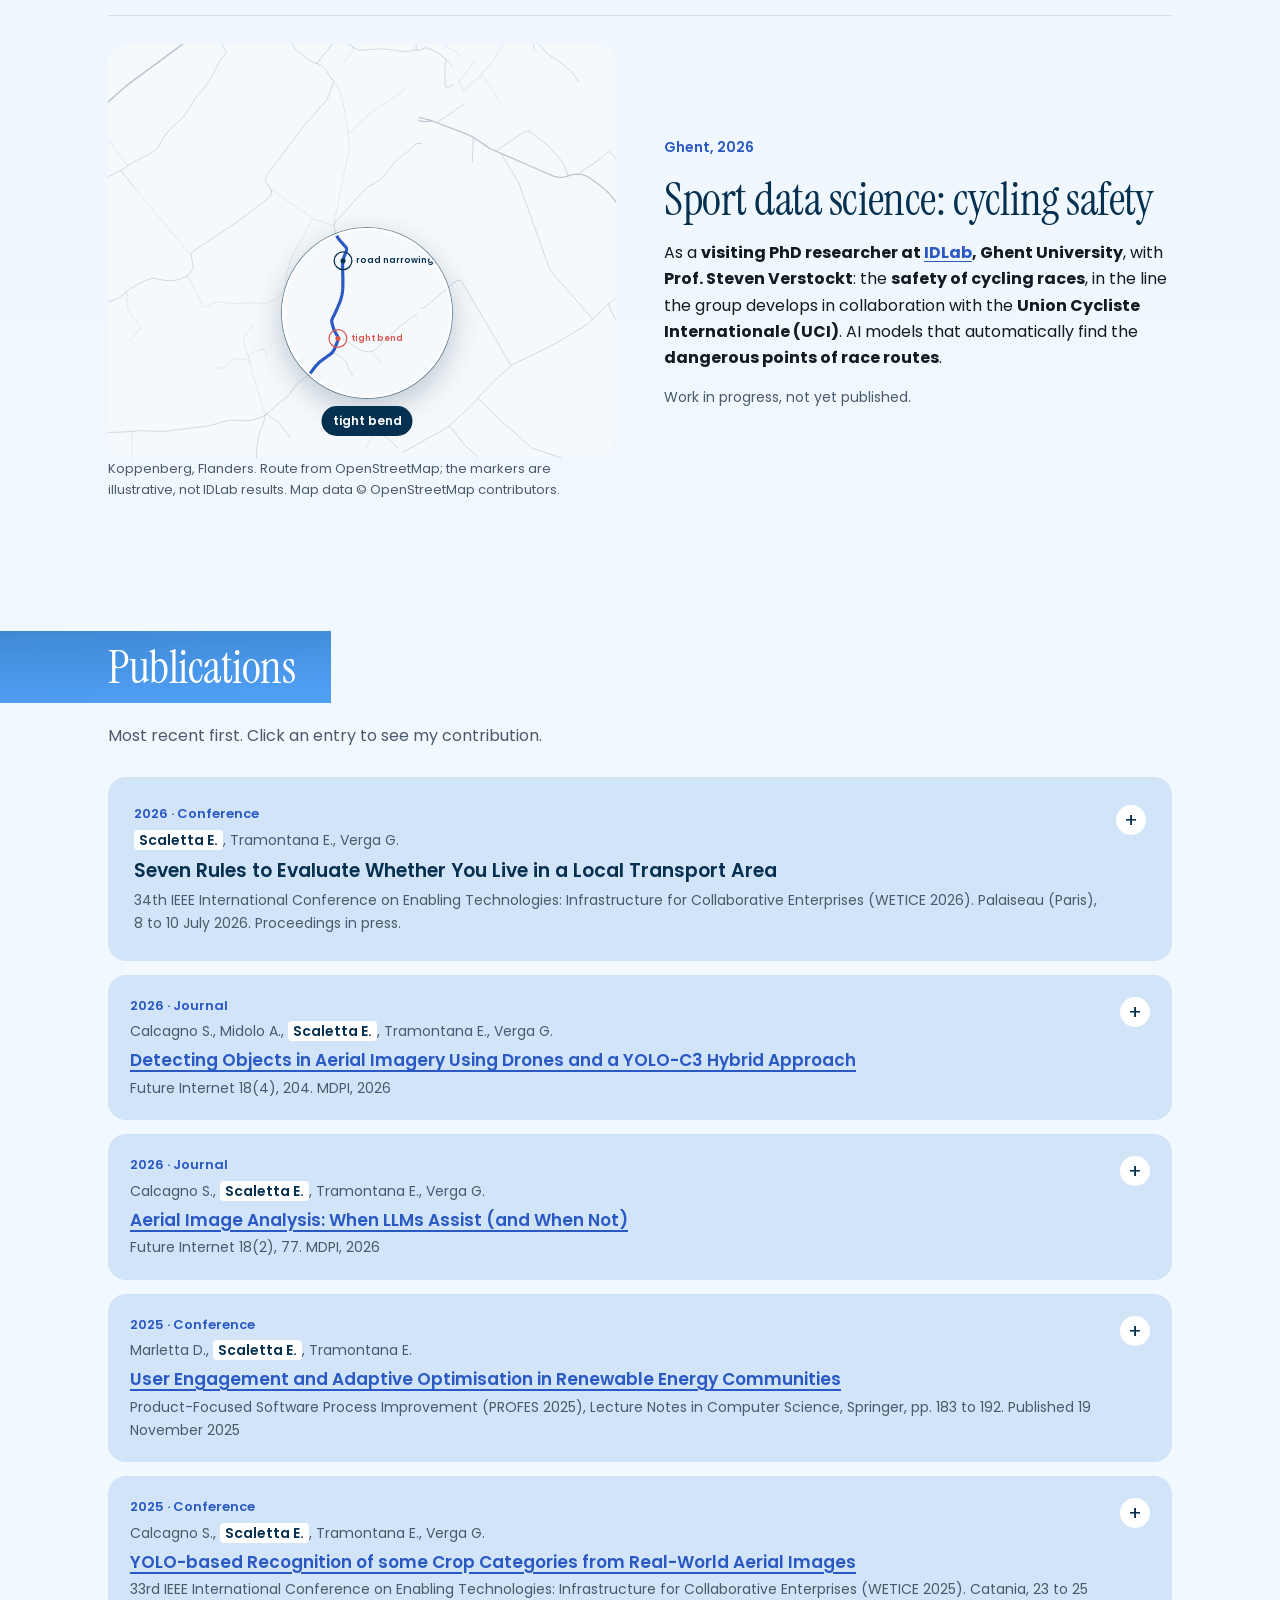
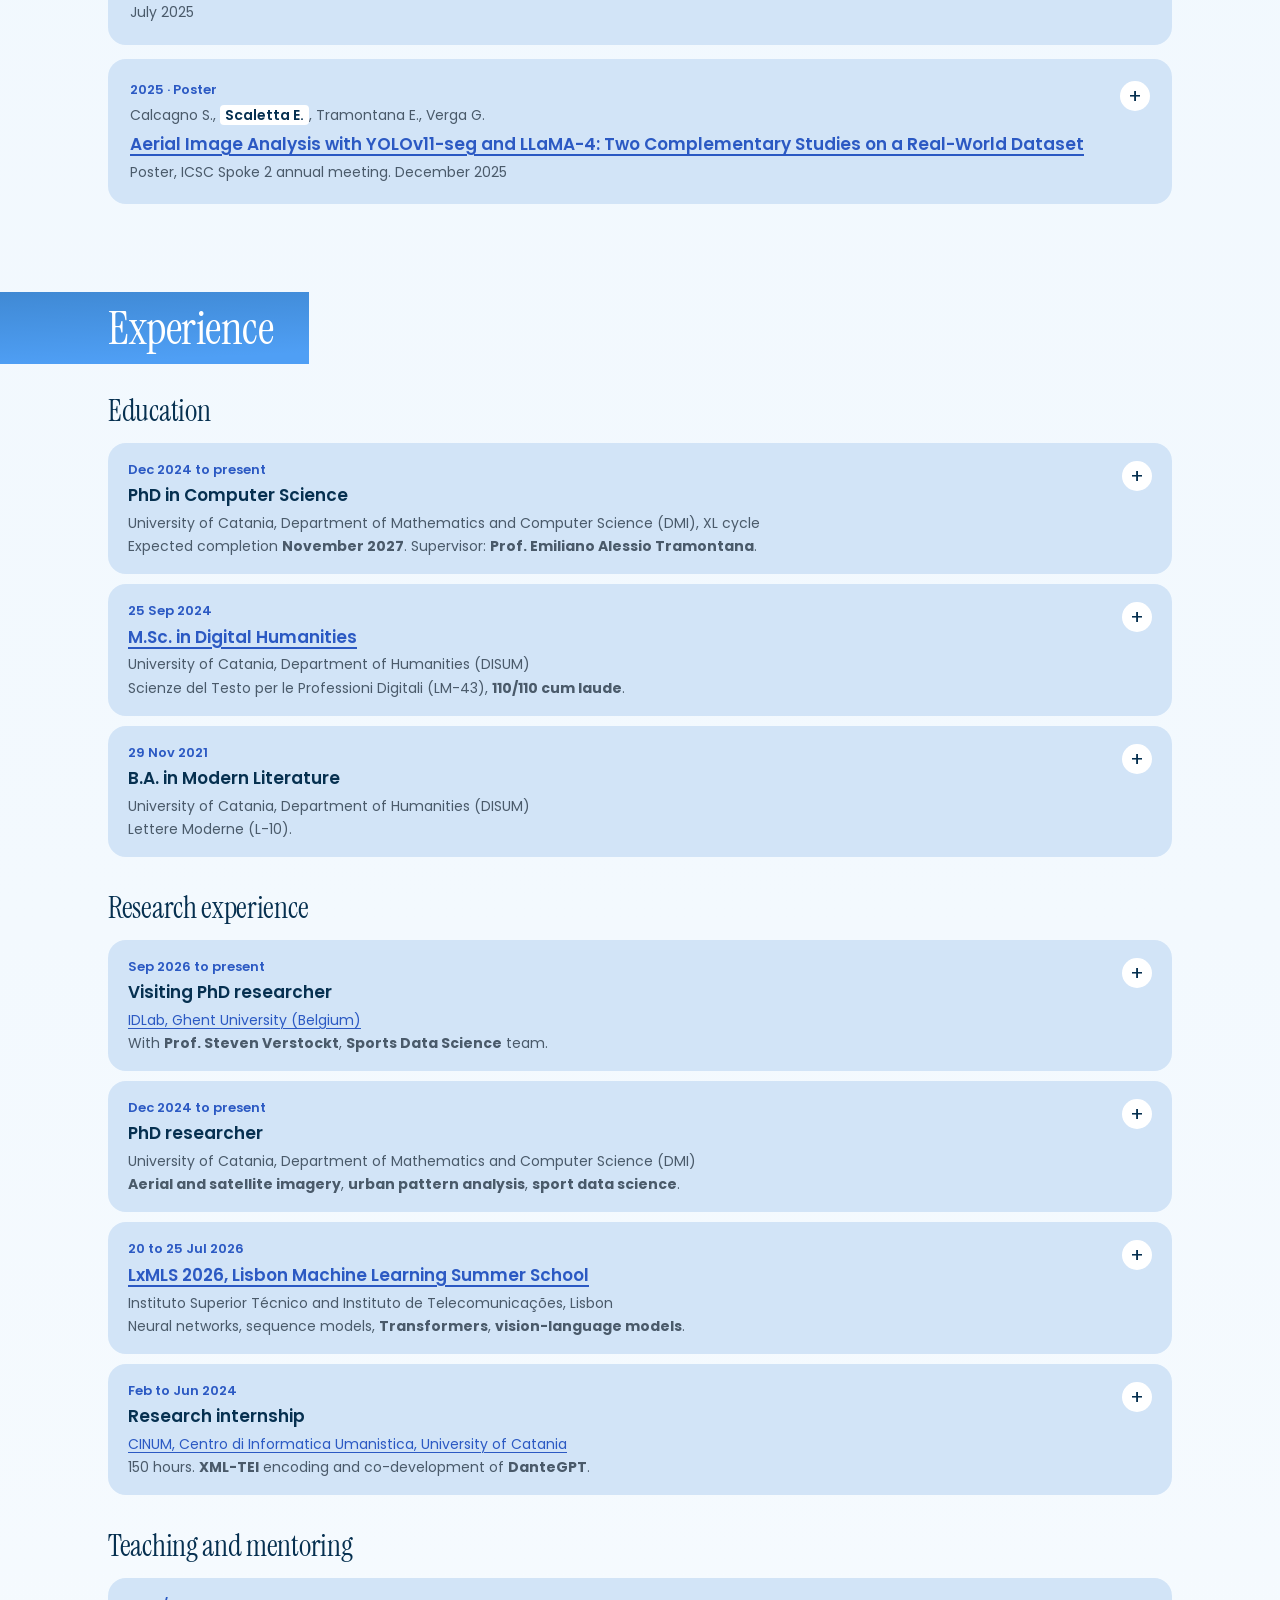
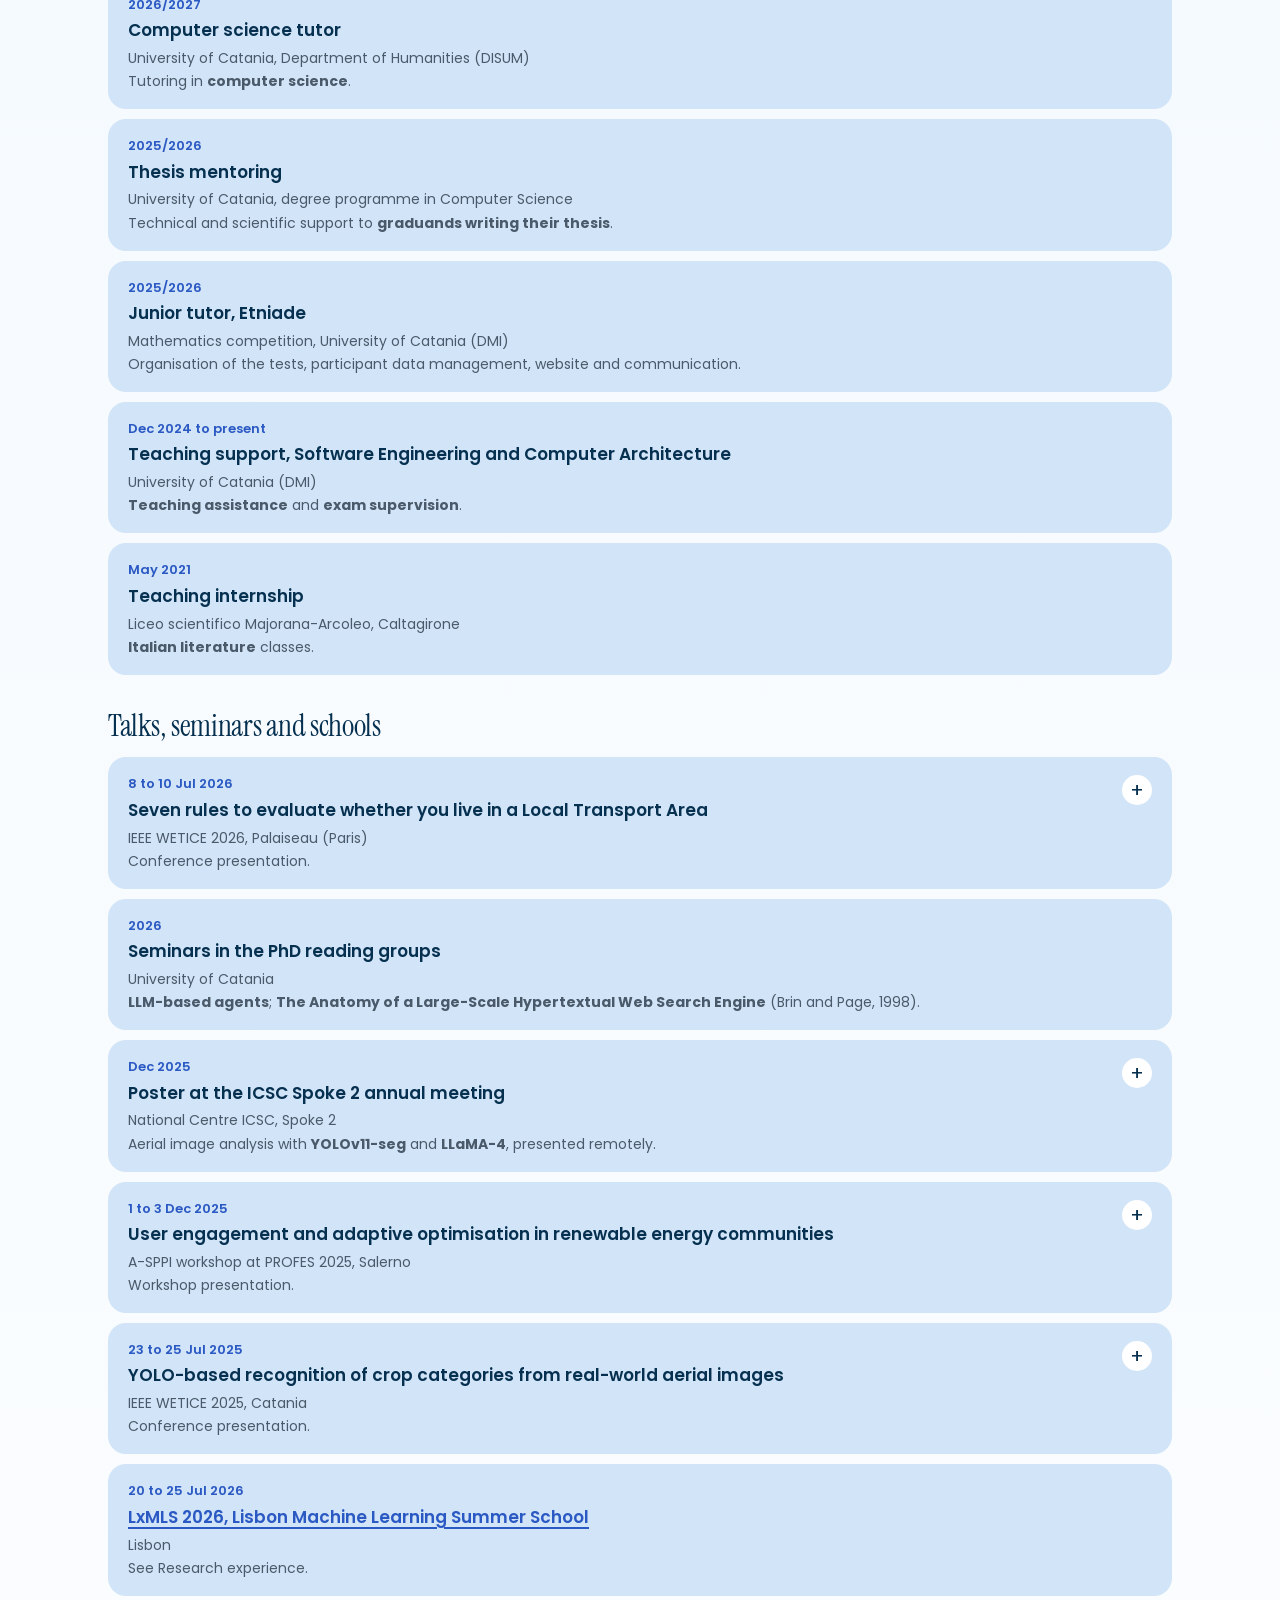
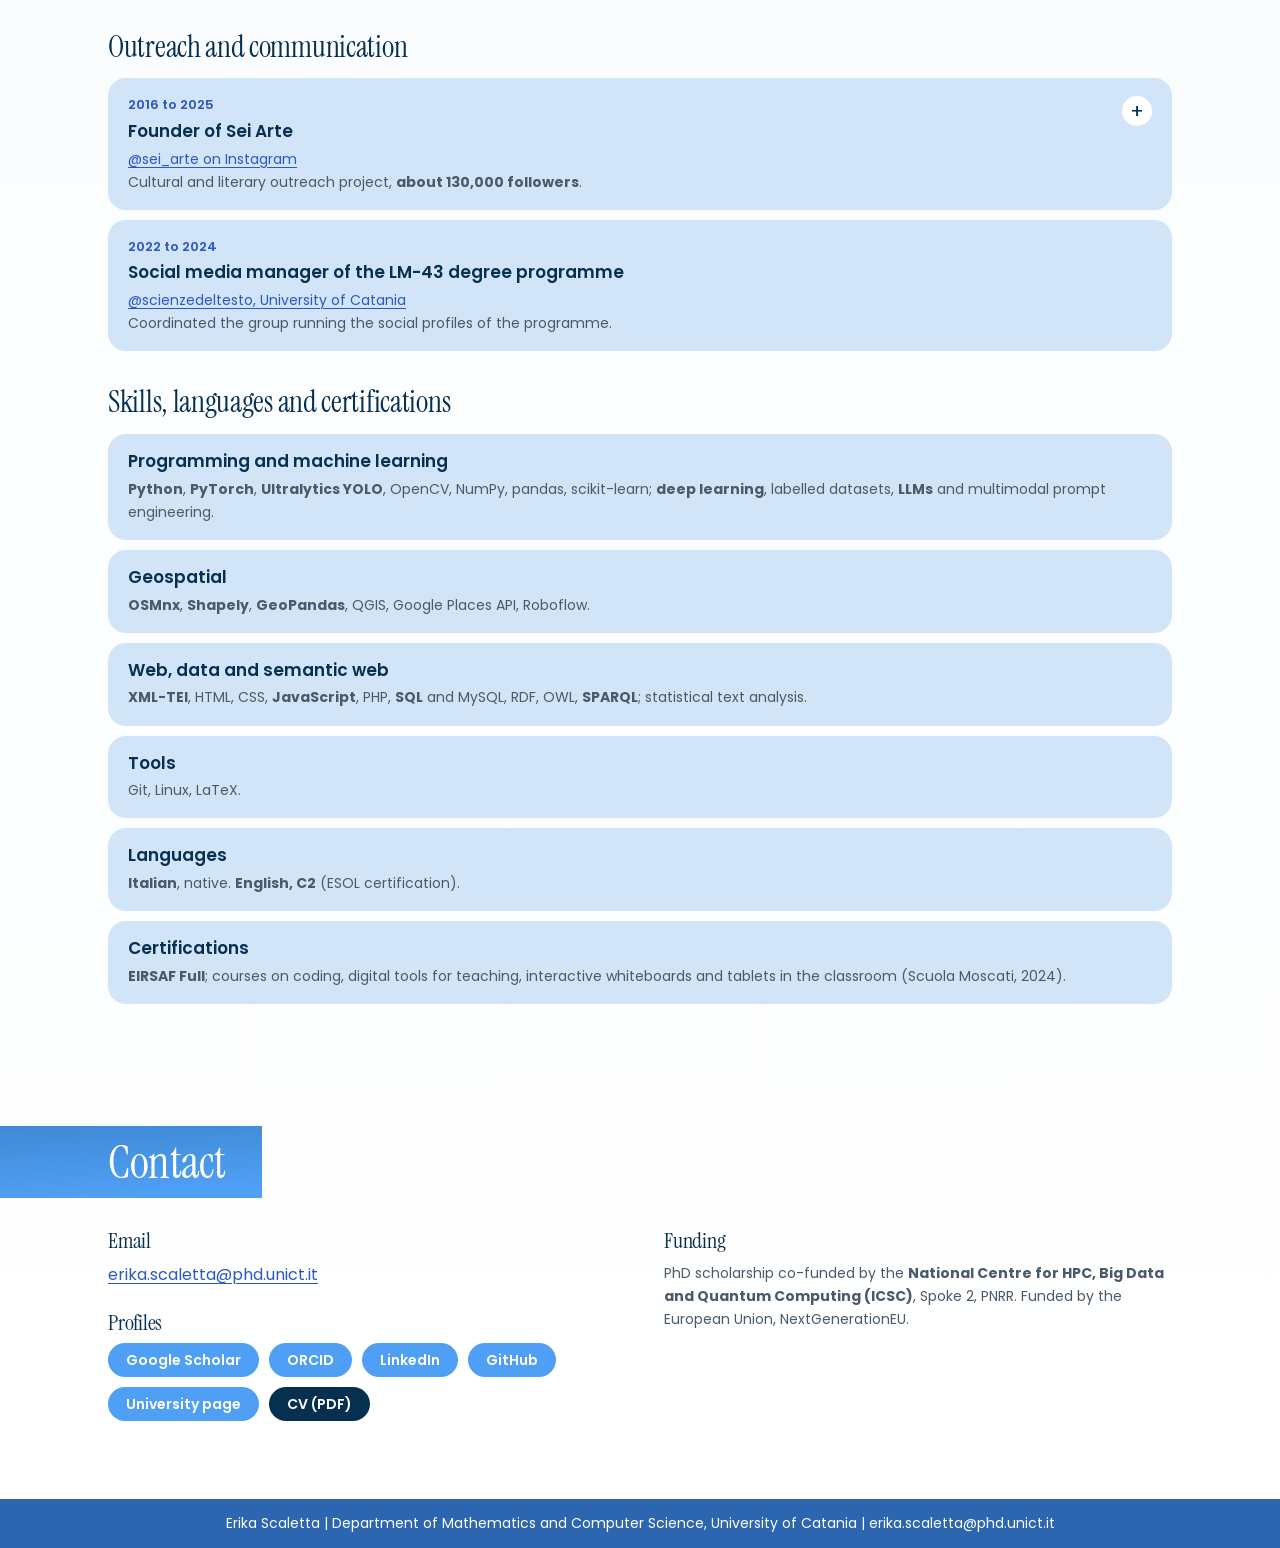
==== commit 37327765: "IDLab links to idlab.ugent.be wherever it appears Co-Authored-By: Claude Fable 5.1 <noreply@anthropi" ====
--- a/index.html
+++ b/index.html
@@ -55,7 +55,7 @@
       </ul>
       <ul class="facts">
         <li><svg viewBox="0 0 24 24" aria-hidden="true"><path d="M12 2a7 7 0 0 0-7 7c0 5.2 7 13 7 13s7-7.8 7-13a7 7 0 0 0-7-7zm0 9.5A2.5 2.5 0 1 1 12 6.5a2.5 2.5 0 0 1 0 5z"/></svg><span data-i18n="fact.dept">Department of Mathematics and Computer Science, University of Catania</span></li>
-        <li><svg viewBox="0 0 24 24" aria-hidden="true"><path d="M12 2a7 7 0 0 0-7 7c0 5.2 7 13 7 13s7-7.8 7-13a7 7 0 0 0-7-7zm0 9.5A2.5 2.5 0 1 1 12 6.5a2.5 2.5 0 0 1 0 5z"/></svg><span data-i18n="fact.visit">Visiting PhD researcher at IDLab, Ghent University</span></li>
+        <li><svg viewBox="0 0 24 24" aria-hidden="true"><path d="M12 2a7 7 0 0 0-7 7c0 5.2 7 13 7 13s7-7.8 7-13a7 7 0 0 0-7-7zm0 9.5A2.5 2.5 0 1 1 12 6.5a2.5 2.5 0 0 1 0 5z"/></svg><span data-i18n="fact.visit">Visiting PhD researcher at <a href="https://idlab.ugent.be/">IDLab</a>, Ghent University</span></li>
         <li><svg viewBox="0 0 24 24" aria-hidden="true"><path d="M12 12a4.5 4.5 0 1 0 0-9 4.5 4.5 0 0 0 0 9zm0 2c-4 0-8 2-8 5v2h16v-2c0-3-4-5-8-5z"/></svg><span data-i18n="fact.sup">Supervisor: Prof. Emiliano Alessio Tramontana</span></li>
       </ul>
       <p class="lede" data-i18n="lede">I teach machines to read places from above: <b>what grows in a field</b>, <b>how a city is built</b>, and <b>where a road becomes dangerous for cyclists</b>.</p>
@@ -77,7 +77,7 @@
   <div class="wrap">
     <h2 class="band" id="about-title" data-i18n="about.title">About</h2>
     <div class="about-grid">
-      <p class="bio" data-i18n="about.bio">I am a <b>researcher in Computer Science</b> who came to code through literature. After a <b>B.A. in Modern Literature</b> and an <b>M.Sc. in Digital Humanities</b> at the University of Catania, where I built a digital library of Sicilian and co-developed <b>DanteGPT</b>, I started a <b>PhD in Computer Science</b> in December 2024, supervised by Prof. Emiliano Alessio Tramontana and co-funded by the <b>National Centre for HPC, Big Data and Quantum Computing</b>. Reading texts closely taught me to read places the same way. Today I train <b>vision models on aerial images of Sicily</b>, turn <b>Christopher Alexander's urban patterns</b> into rules computed on OpenStreetMap data and, as a <b>visiting PhD researcher at IDLab in Ghent</b>, look for the road features that make <b>cycling races</b> dangerous.</p>
+      <p class="bio" data-i18n="about.bio">I am a <b>researcher in Computer Science</b> who came to code through literature. After a <b>B.A. in Modern Literature</b> and an <b>M.Sc. in Digital Humanities</b> at the University of Catania, where I built a digital library of Sicilian and co-developed <b>DanteGPT</b>, I started a <b>PhD in Computer Science</b> in December 2024, supervised by Prof. Emiliano Alessio Tramontana and co-funded by the <b>National Centre for HPC, Big Data and Quantum Computing</b>. Reading texts closely taught me to read places the same way. Today I train <b>vision models on aerial images of Sicily</b>, turn <b>Christopher Alexander's urban patterns</b> into rules computed on OpenStreetMap data and, as a <b>visiting PhD researcher at <a href="https://idlab.ugent.be/">IDLab</a> in Ghent</b>, look for the road features that make <b>cycling races</b> dangerous.</p>
       <div class="about-side">
         <h3 data-i18n="about.interests">Research interests</h3>
         <ul class="tags">
@@ -163,7 +163,7 @@
       <div class="line-text">
         <p class="when" data-i18n="r3.when">Ghent, 2026</p>
         <h3 data-i18n="r3.title">Sport data science: cycling safety</h3>
-        <p data-i18n="r3.text">As a <b>visiting PhD researcher at IDLab, Ghent University</b>, with <b>Prof. Steven Verstockt</b>: the <b>safety of cycling races</b>, in the line the group develops in collaboration with the <b>Union Cycliste Internationale (UCI)</b>. AI models that automatically find the <b>dangerous points of race routes</b>.</p>
+        <p data-i18n="r3.text">As a <b>visiting PhD researcher at <a href="https://idlab.ugent.be/">IDLab</a>, Ghent University</b>, with <b>Prof. Steven Verstockt</b>: the <b>safety of cycling races</b>, in the line the group develops in collaboration with the <b>Union Cycliste Internationale (UCI)</b>. AI models that automatically find the <b>dangerous points of race routes</b>.</p>
         <p class="wip" data-i18n="r3.wip">Work in progress, not yet published.</p>
       </div>
       <div class="line-fig">
--- a/assets/css/site.css
+++ b/assets/css/site.css
@@ -18,7 +18,7 @@
   --p:6%;
   --g-dark:#063050;
   --g-light:#4F9FF5;
-  --ring:linear-gradient(135deg,#063050 0%,#2B59C3 40%,#4F9FF5 75%,#A9DBF7 100%);
+  --ring:conic-gradient(from 0deg,#063050,#2B59C3,#4F9FF5,#A9DBF7,#4F9FF5,#2B59C3,#063050);
   --nav-bg:rgba(235,245,254,.9);
   --shadow:rgba(44,101,176,.28);
   --shadow-soft:rgba(44,101,176,.16);
@@ -79,8 +79,11 @@
 .hero{min-height:100vh;display:flex;align-items:center;padding:calc(var(--nav-h) + 24px) 0 40px}
 .hero-grid{display:grid;grid-template-columns:300px 1fr;gap:56px;align-items:center;width:100%}
 /* the ring around the photo, like an Instagram story, in the blues of the site */
-.photo{margin:0;width:300px;height:300px;border-radius:50%;overflow:hidden;padding:6px;background:var(--ring);box-shadow:0 18px 40px rgba(6,48,80,.18)}
-.photo img{width:100%;height:100%;object-fit:cover;object-position:35% 22%;display:block;border-radius:50%;border:4px solid var(--bg);background:var(--box)}
+.photo{position:relative;margin:0;width:300px;height:300px;border-radius:50%;overflow:hidden;padding:6px;box-shadow:0 18px 40px rgba(6,48,80,.18);isolation:isolate}
+/* the gradient lives on a larger layer under the photo and turns clockwise; the photo stays still */
+.photo::before{content:"";position:absolute;left:-50%;top:-50%;width:200%;height:200%;background:var(--ring);z-index:-1;animation:ring-turn 4s linear infinite}
+@keyframes ring-turn{to{transform:rotate(360deg)}}
+.photo img{position:relative;width:100%;height:100%;object-fit:cover;object-position:35% 22%;display:block;border-radius:50%;border:4px solid var(--bg);background:var(--box)}
 h1{font-size:clamp(54px,8vw,104px);line-height:.95;margin:0 0 18px}
 .name{position:relative;display:block;font-family:"Instrument Serif",Georgia,serif;font-weight:400;letter-spacing:-.01em;height:1em;width:100%}
 .name-svg{position:absolute;left:0;top:0;width:0;height:0;overflow:visible;font:inherit}
@@ -223,7 +226,7 @@
   --night:#2B4052;--band:#4E6D87;--band-2:#C25F54;--sky:#4E6D87;--box:#FFE1D6;
   --shadow:rgba(78,109,135,.28);--shadow-soft:rgba(78,109,135,.16);
   --g-dark:#4E6D87;--g-light:#D9776C;
-  --ring:linear-gradient(135deg,#2B4052 0%,#4E6D87 35%,#C25F54 70%,#F3B3A6 100%);
+  --ring:conic-gradient(from 0deg,#2B4052,#4E6D87,#C25F54,#F3B3A6,#C25F54,#4E6D87,#2B4052);
 }
 html.theme-coral .pill:hover,html.theme-coral .pill:focus-visible{background:var(--band-2)}
 html.theme-coral .pill.is-on,html.theme-coral .nav-links .pill.current{background:var(--band-2)}
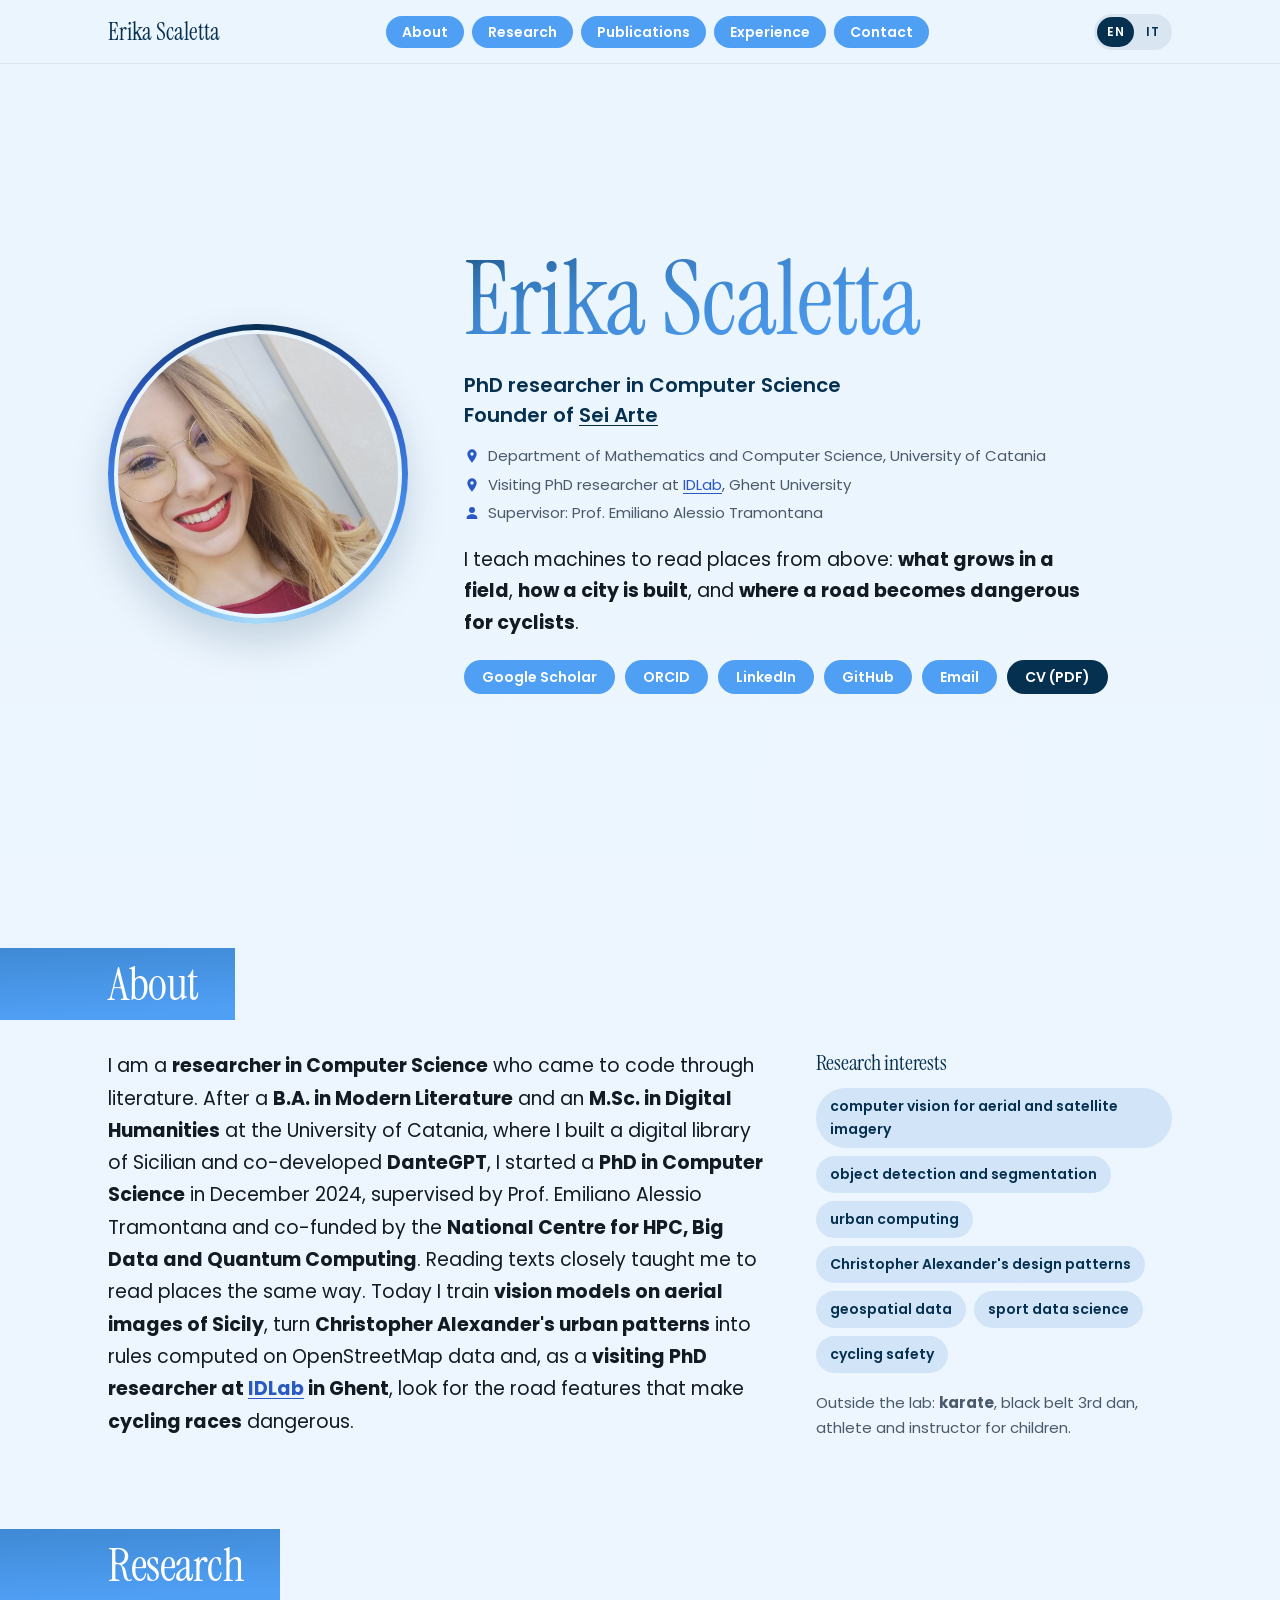
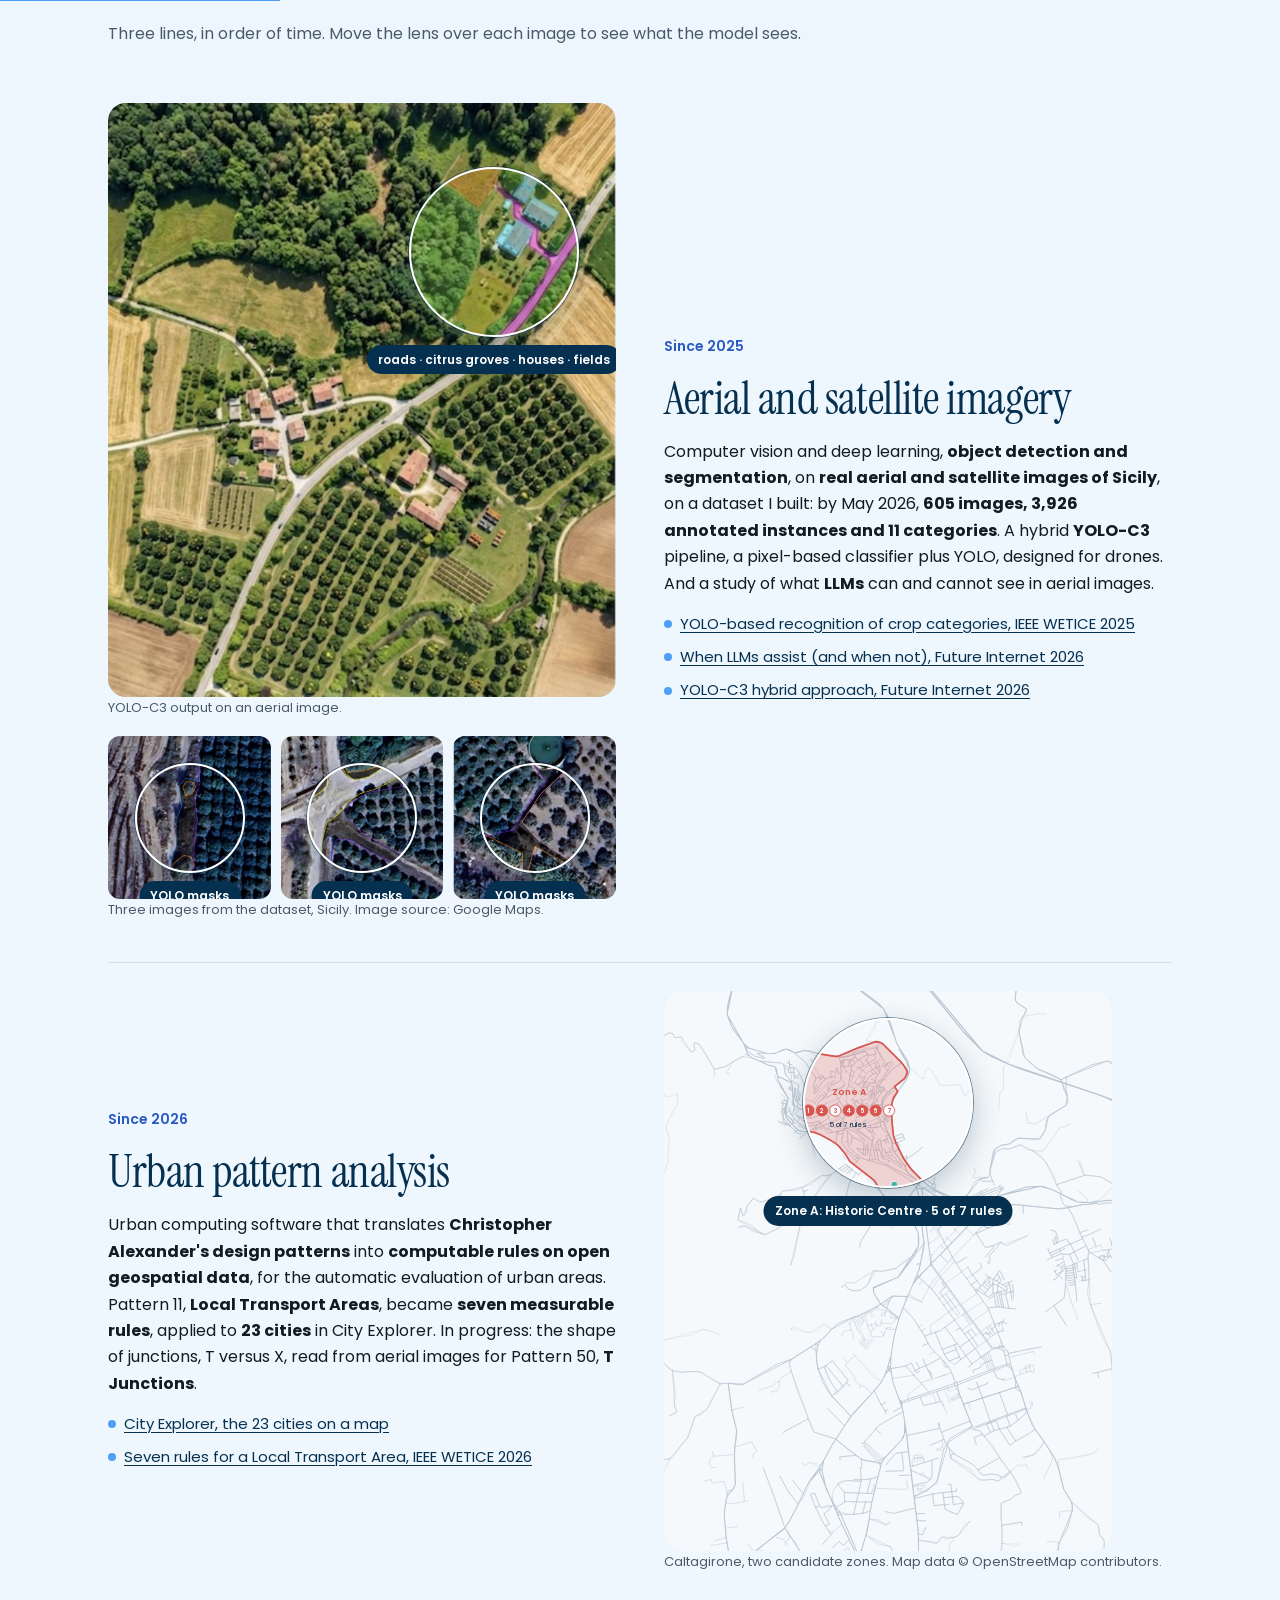
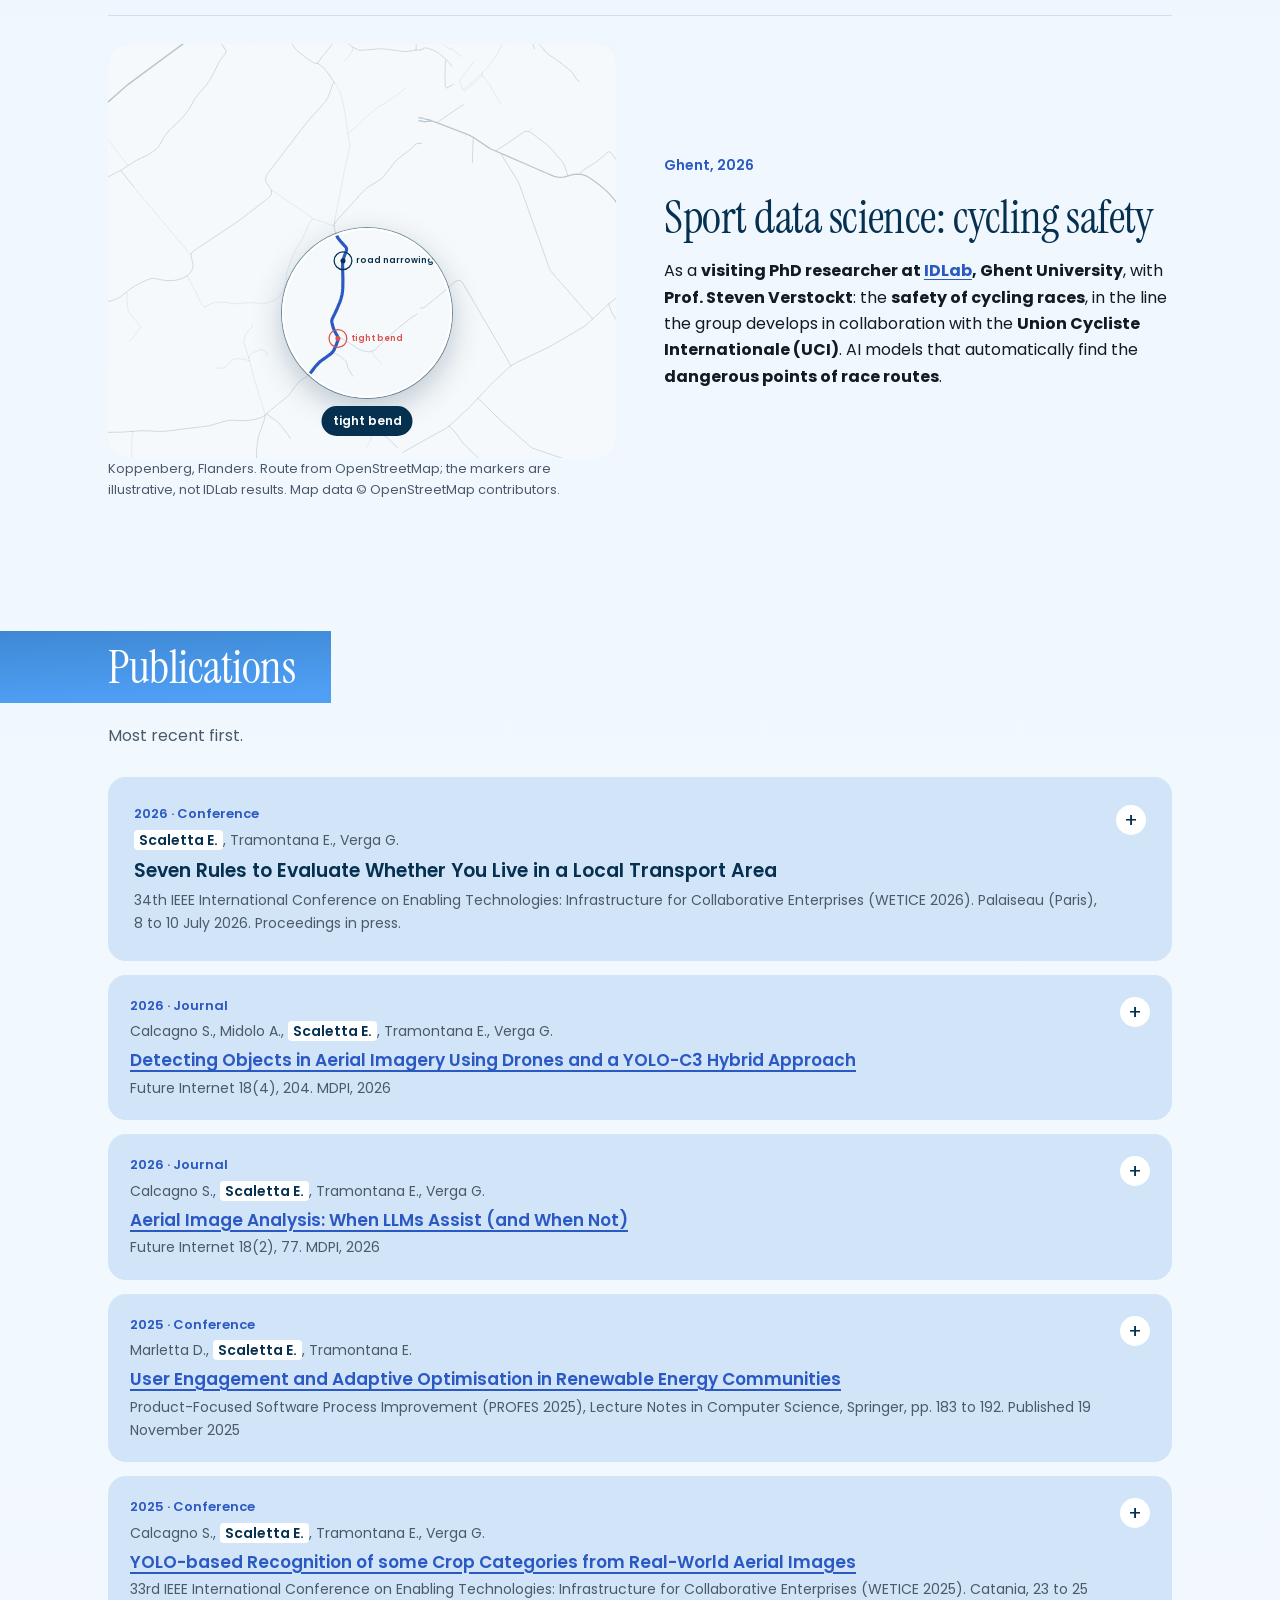
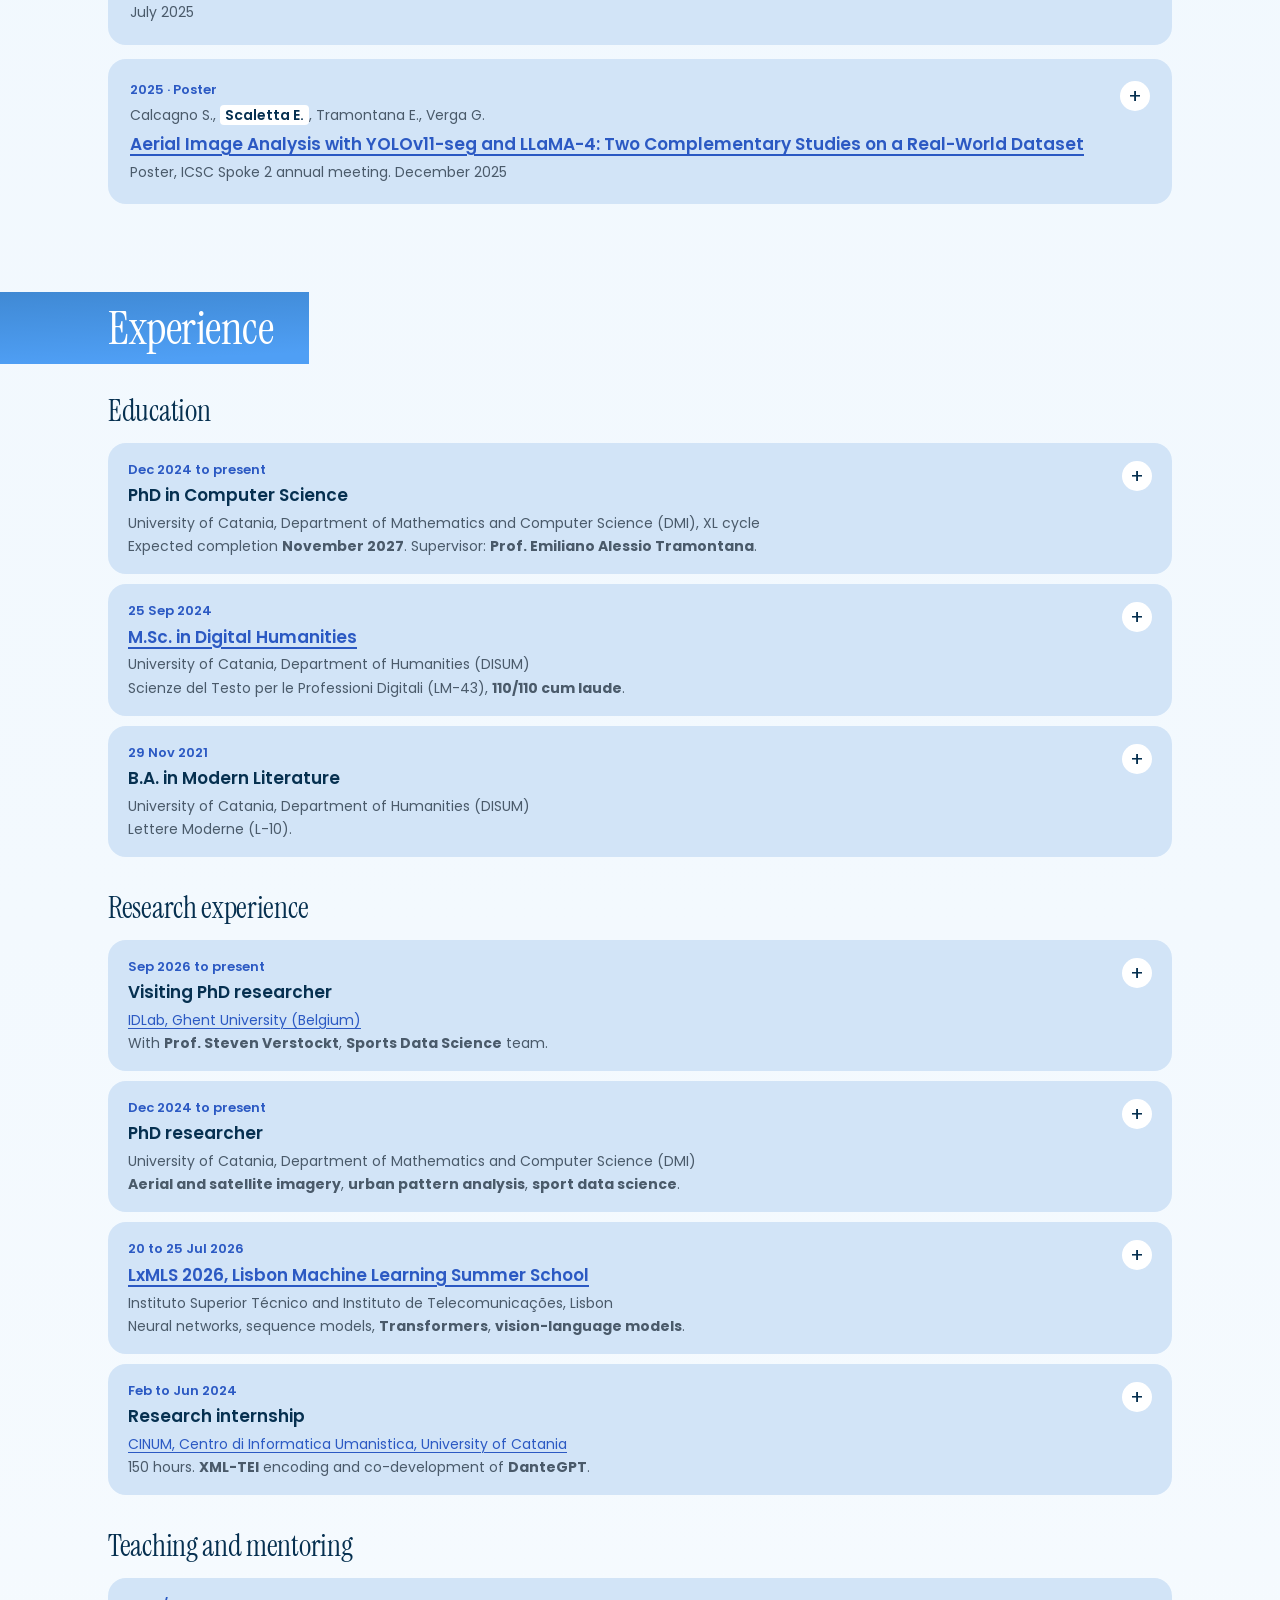
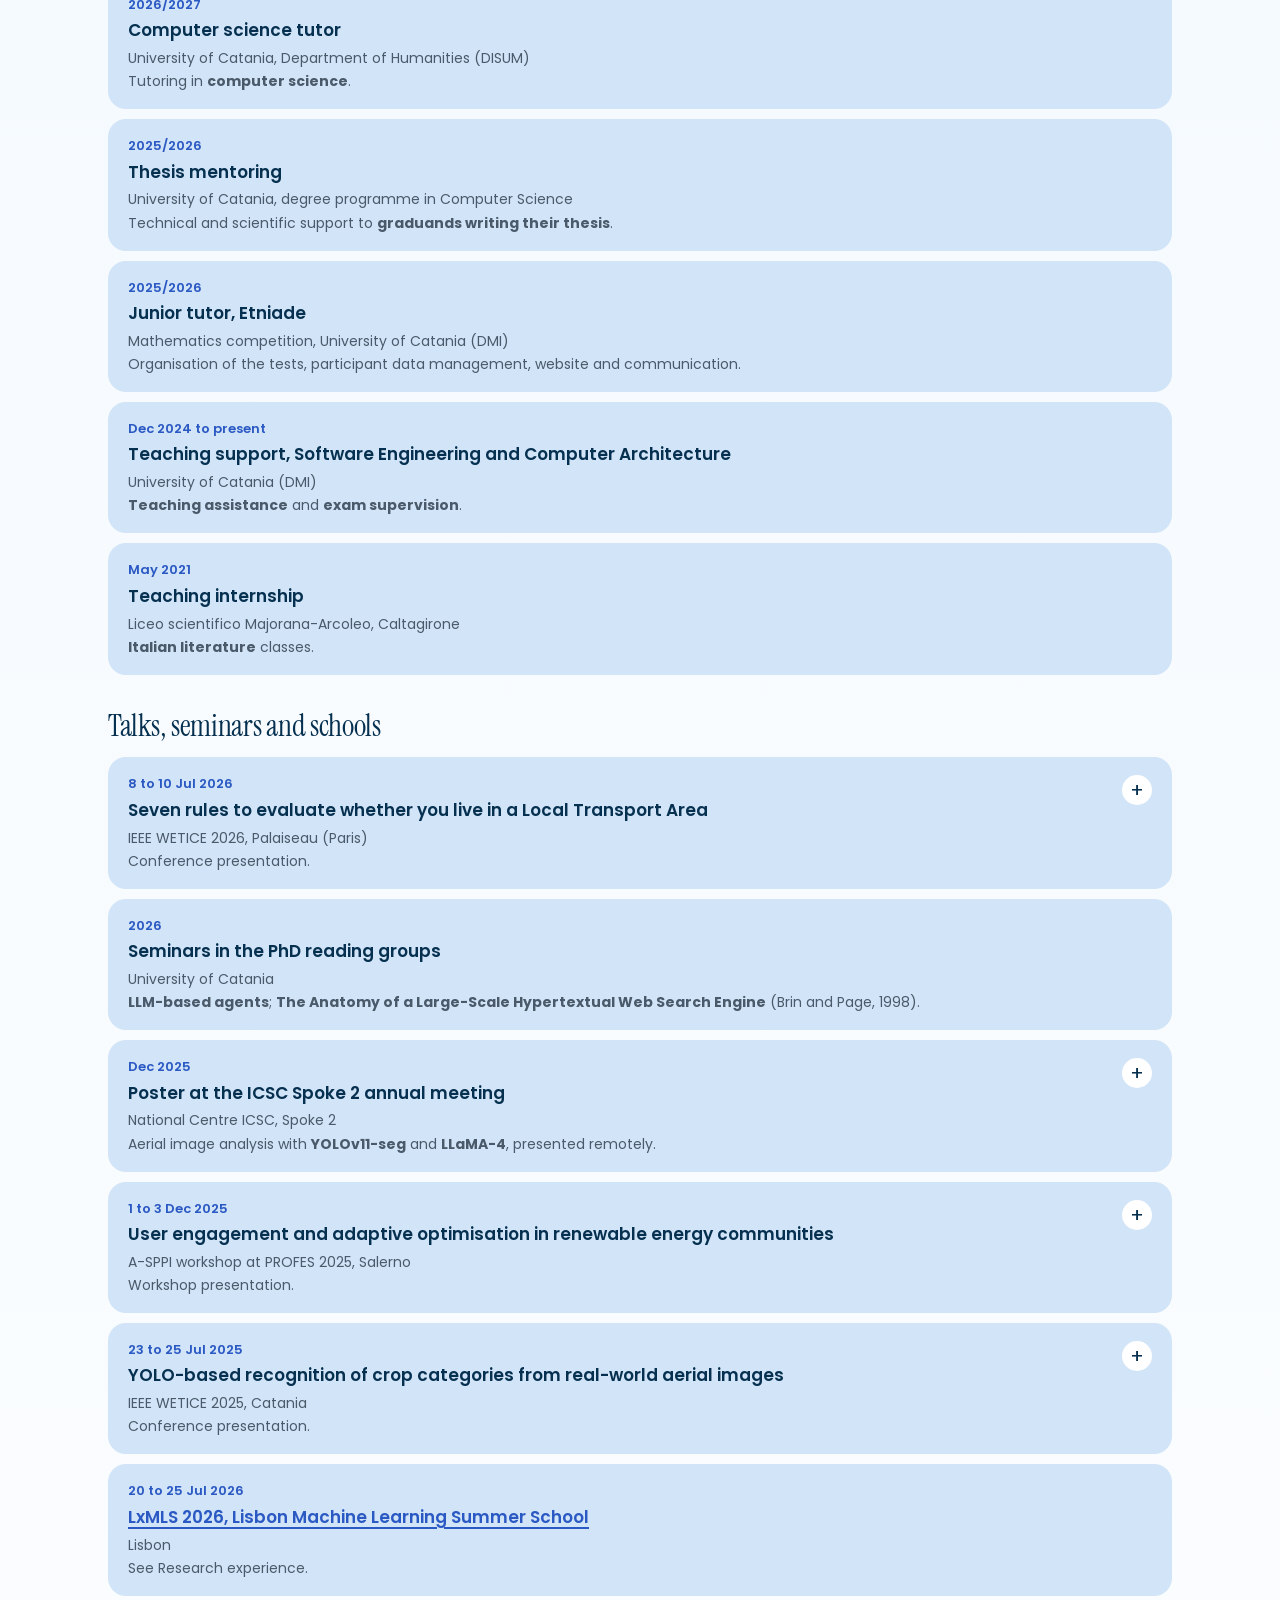
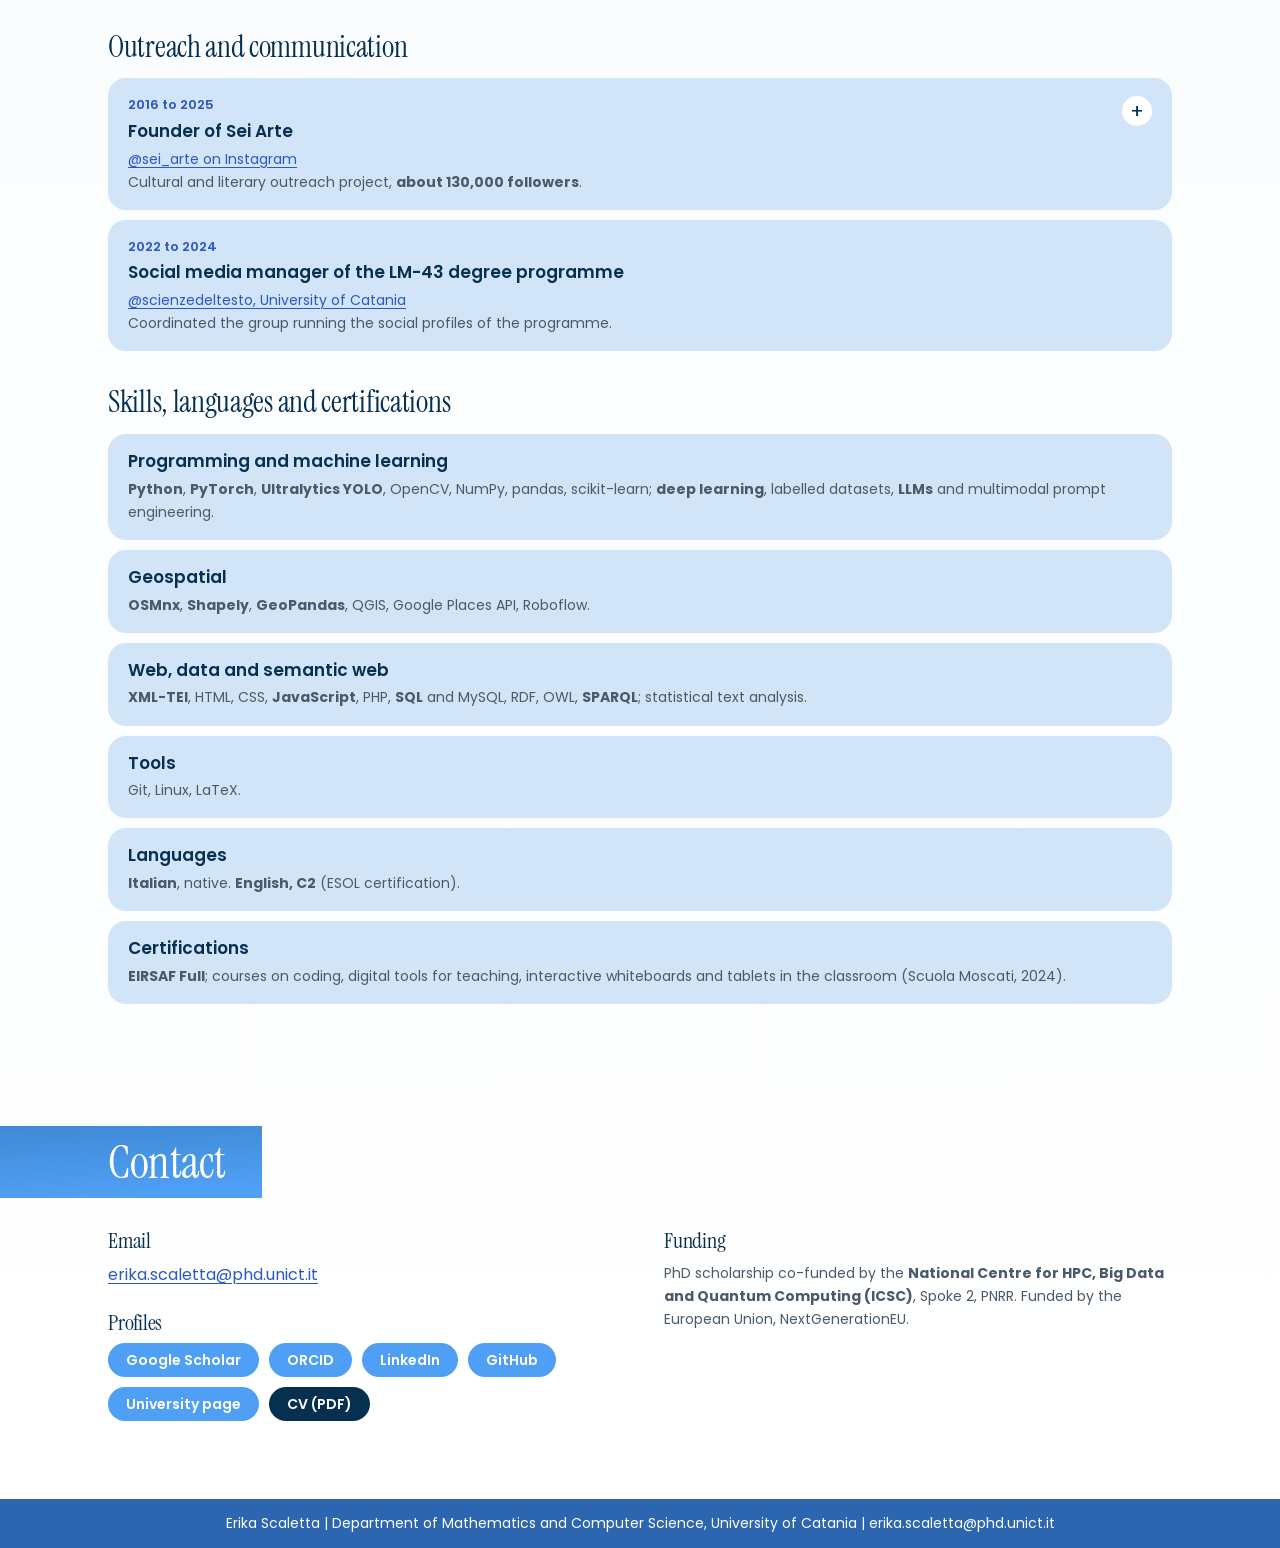
==== commit c1f648fa: "Drop the work-in-progress note and the publications hint Co-Authored-By: Claude Fable 5.1 <noreply@a" ====
--- a/index.html
+++ b/index.html
@@ -164,7 +164,6 @@
         <p class="when" data-i18n="r3.when">Ghent, 2026</p>
         <h3 data-i18n="r3.title">Sport data science: cycling safety</h3>
         <p data-i18n="r3.text">As a <b>visiting PhD researcher at <a href="https://idlab.ugent.be/">IDLab</a>, Ghent University</b>, with <b>Prof. Steven Verstockt</b>: the <b>safety of cycling races</b>, in the line the group develops in collaboration with the <b>Union Cycliste Internationale (UCI)</b>. AI models that automatically find the <b>dangerous points of race routes</b>.</p>
-        <p class="wip" data-i18n="r3.wip">Work in progress, not yet published.</p>
       </div>
       <div class="line-fig">
         <div class="surface route wide" data-route="markers" data-rest="0.51 0.65" tabindex="0" role="img" aria-label="Road map around the Koppenberg climb in Flanders. Under the lens, the race route and illustrative critical points." data-label="race route · critical points" data-label-it="percorso di gara · punti critici">
@@ -181,7 +180,7 @@
 <section class="section" id="publications" aria-labelledby="pub-title">
   <div class="wrap">
     <h2 class="band" id="pub-title" data-i18n="pub.title">Publications</h2>
-    <p class="intro" data-i18n="pub.intro">Most recent first. Click an entry to see my contribution.</p>
+    <p class="intro" data-i18n="pub.intro">Most recent first.</p>
     <ol class="cards" id="pub-list"></ol>
   </div>
 </section>
